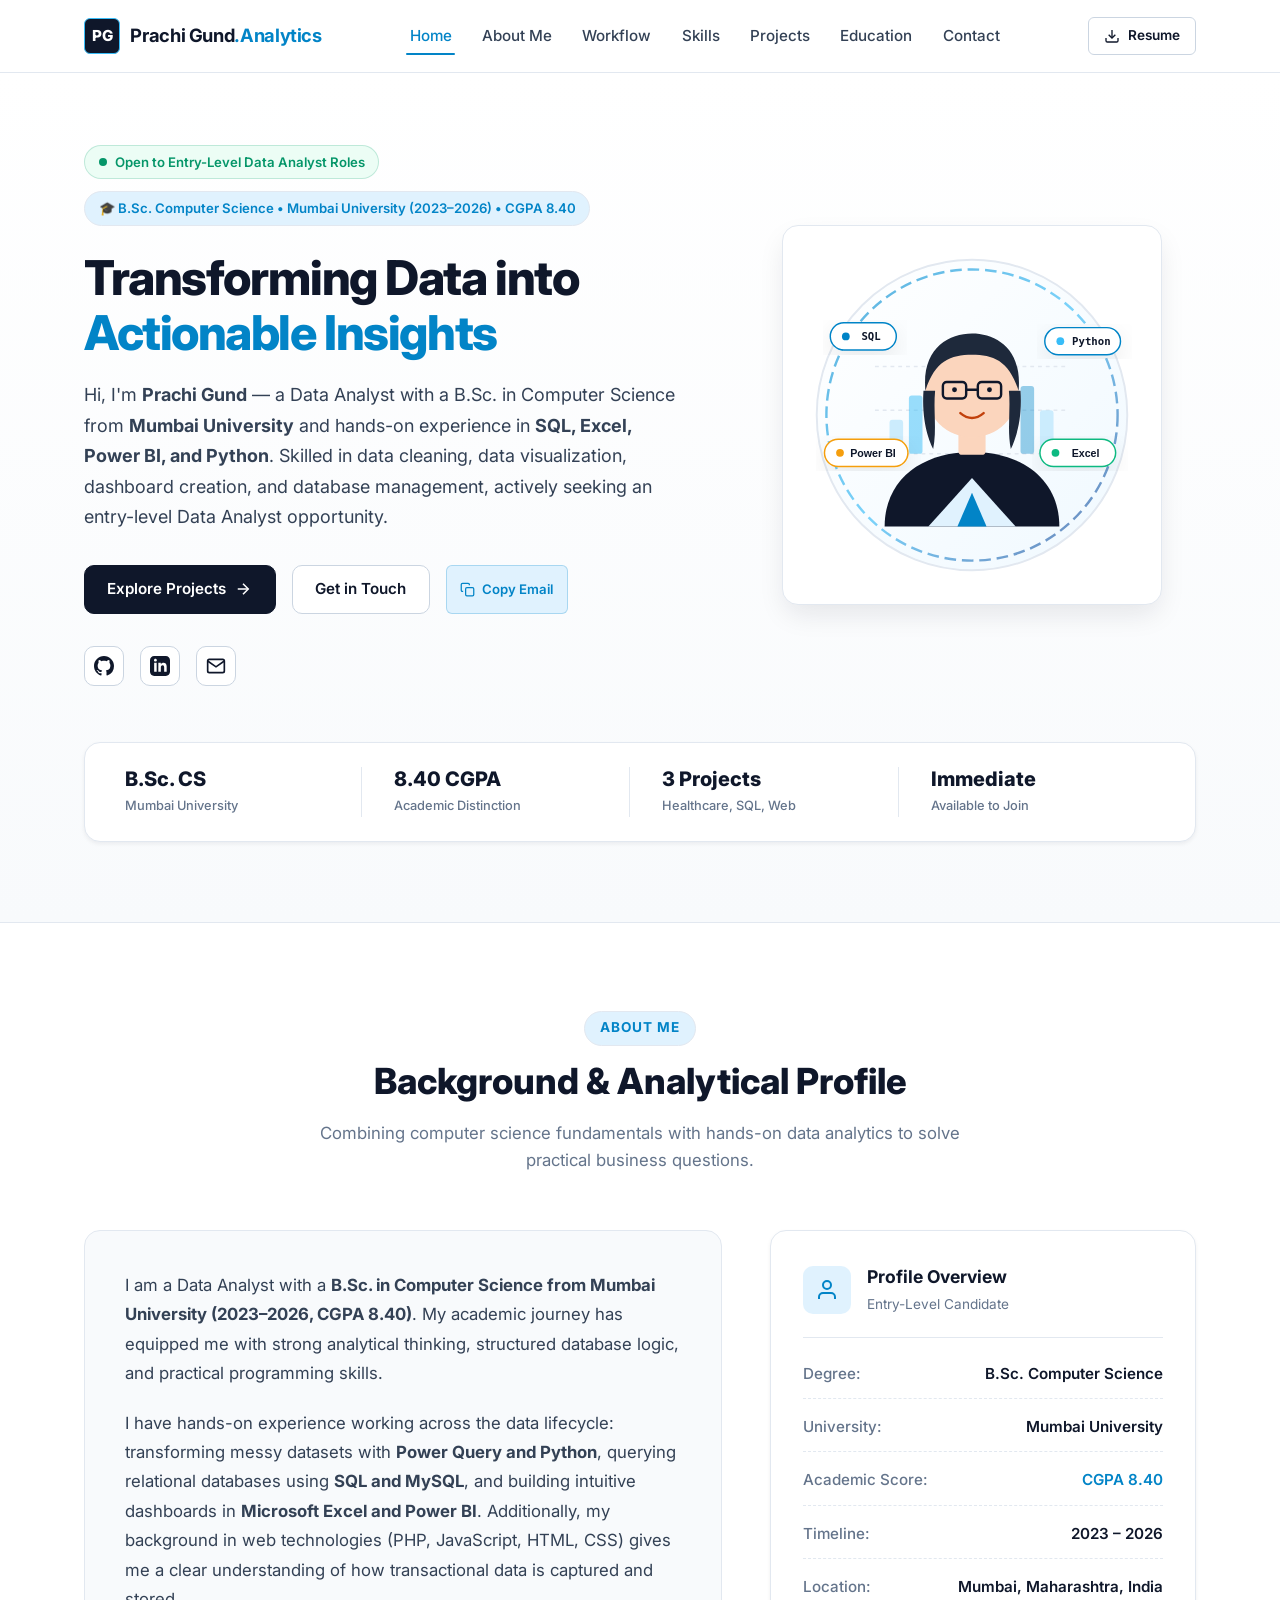
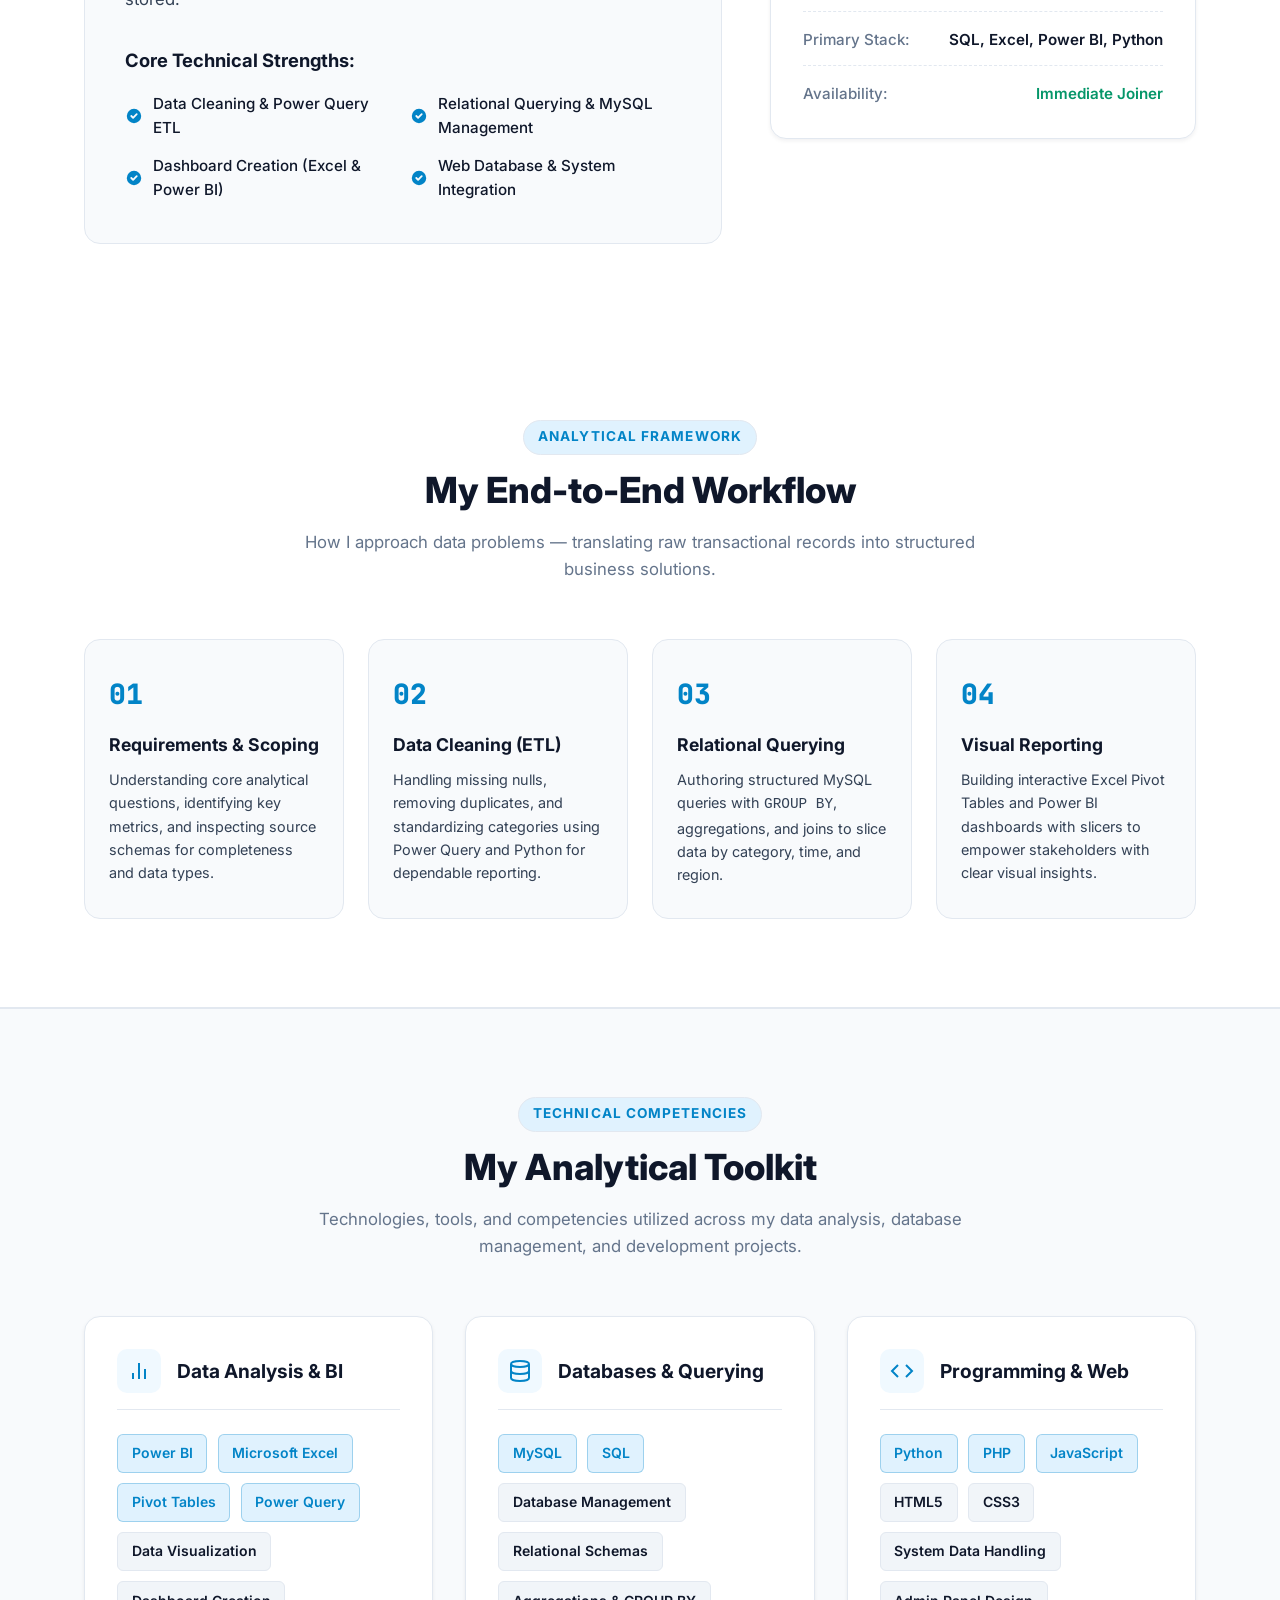
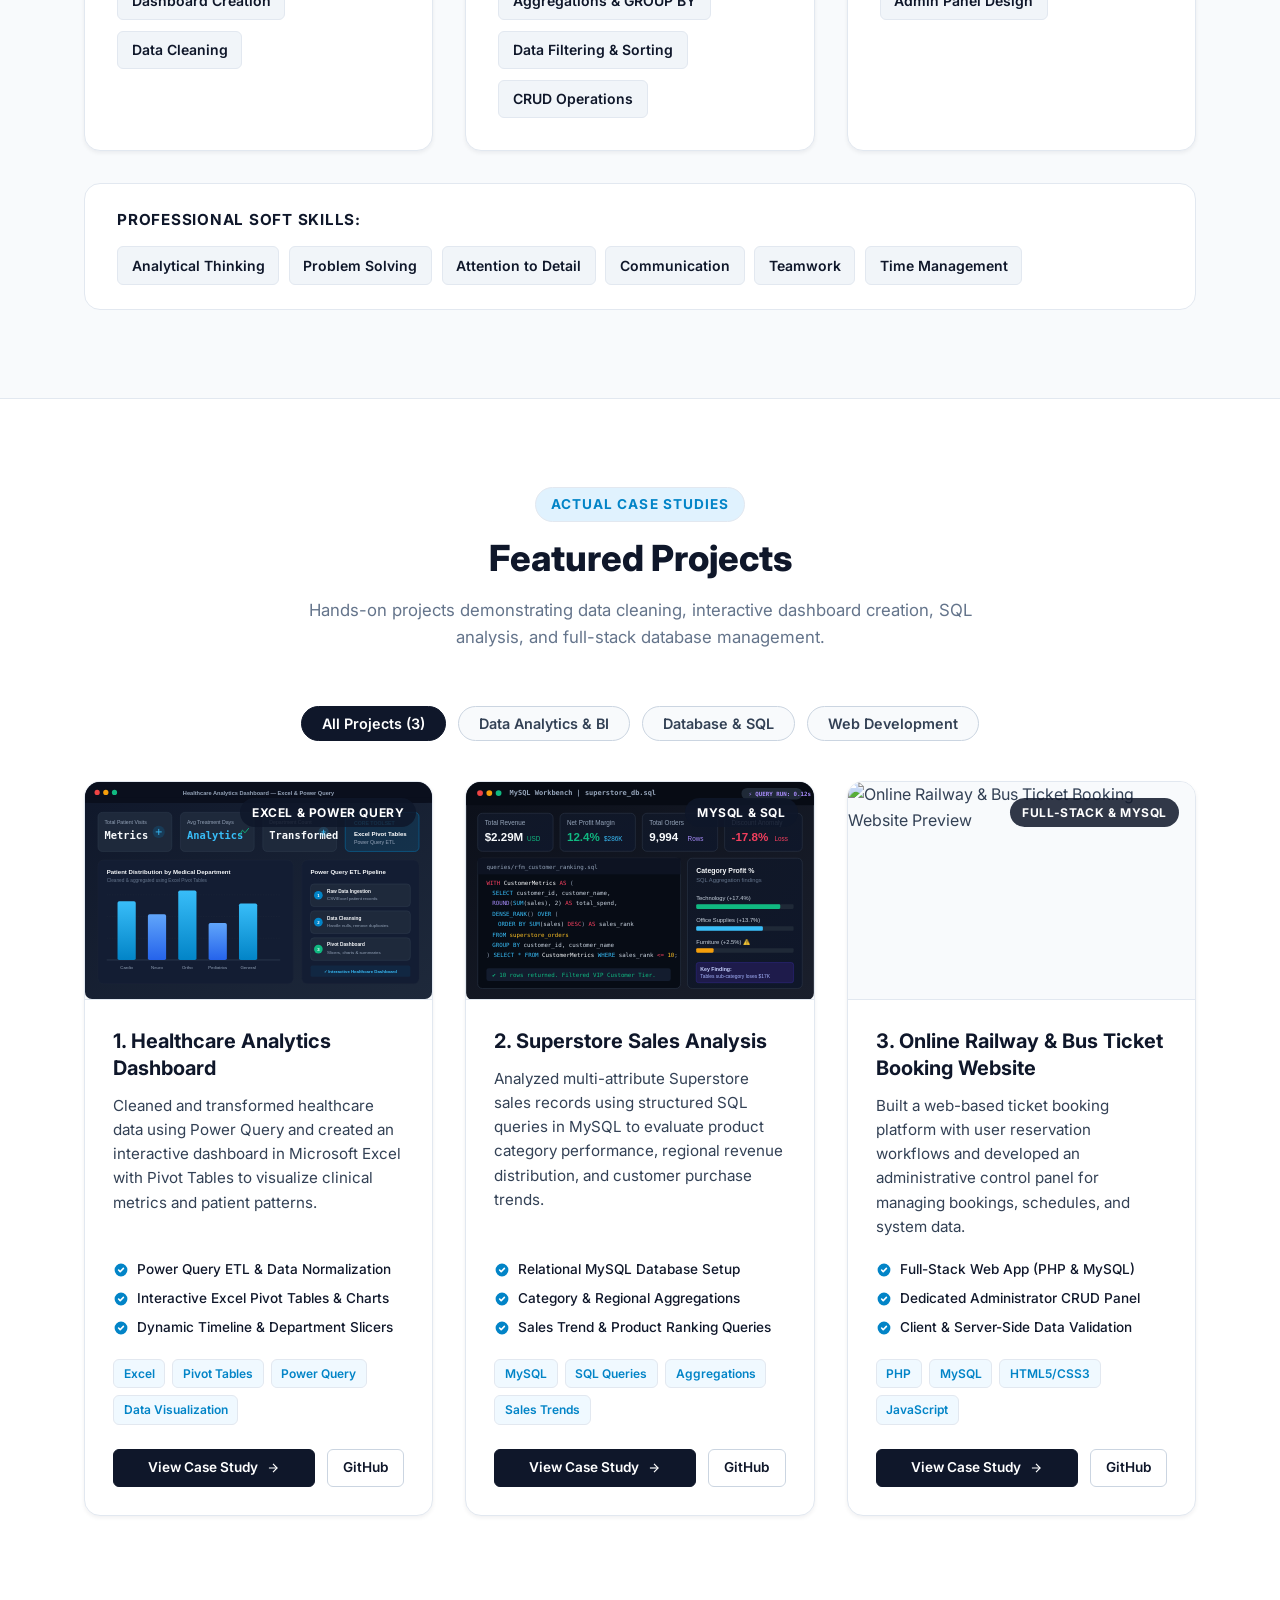
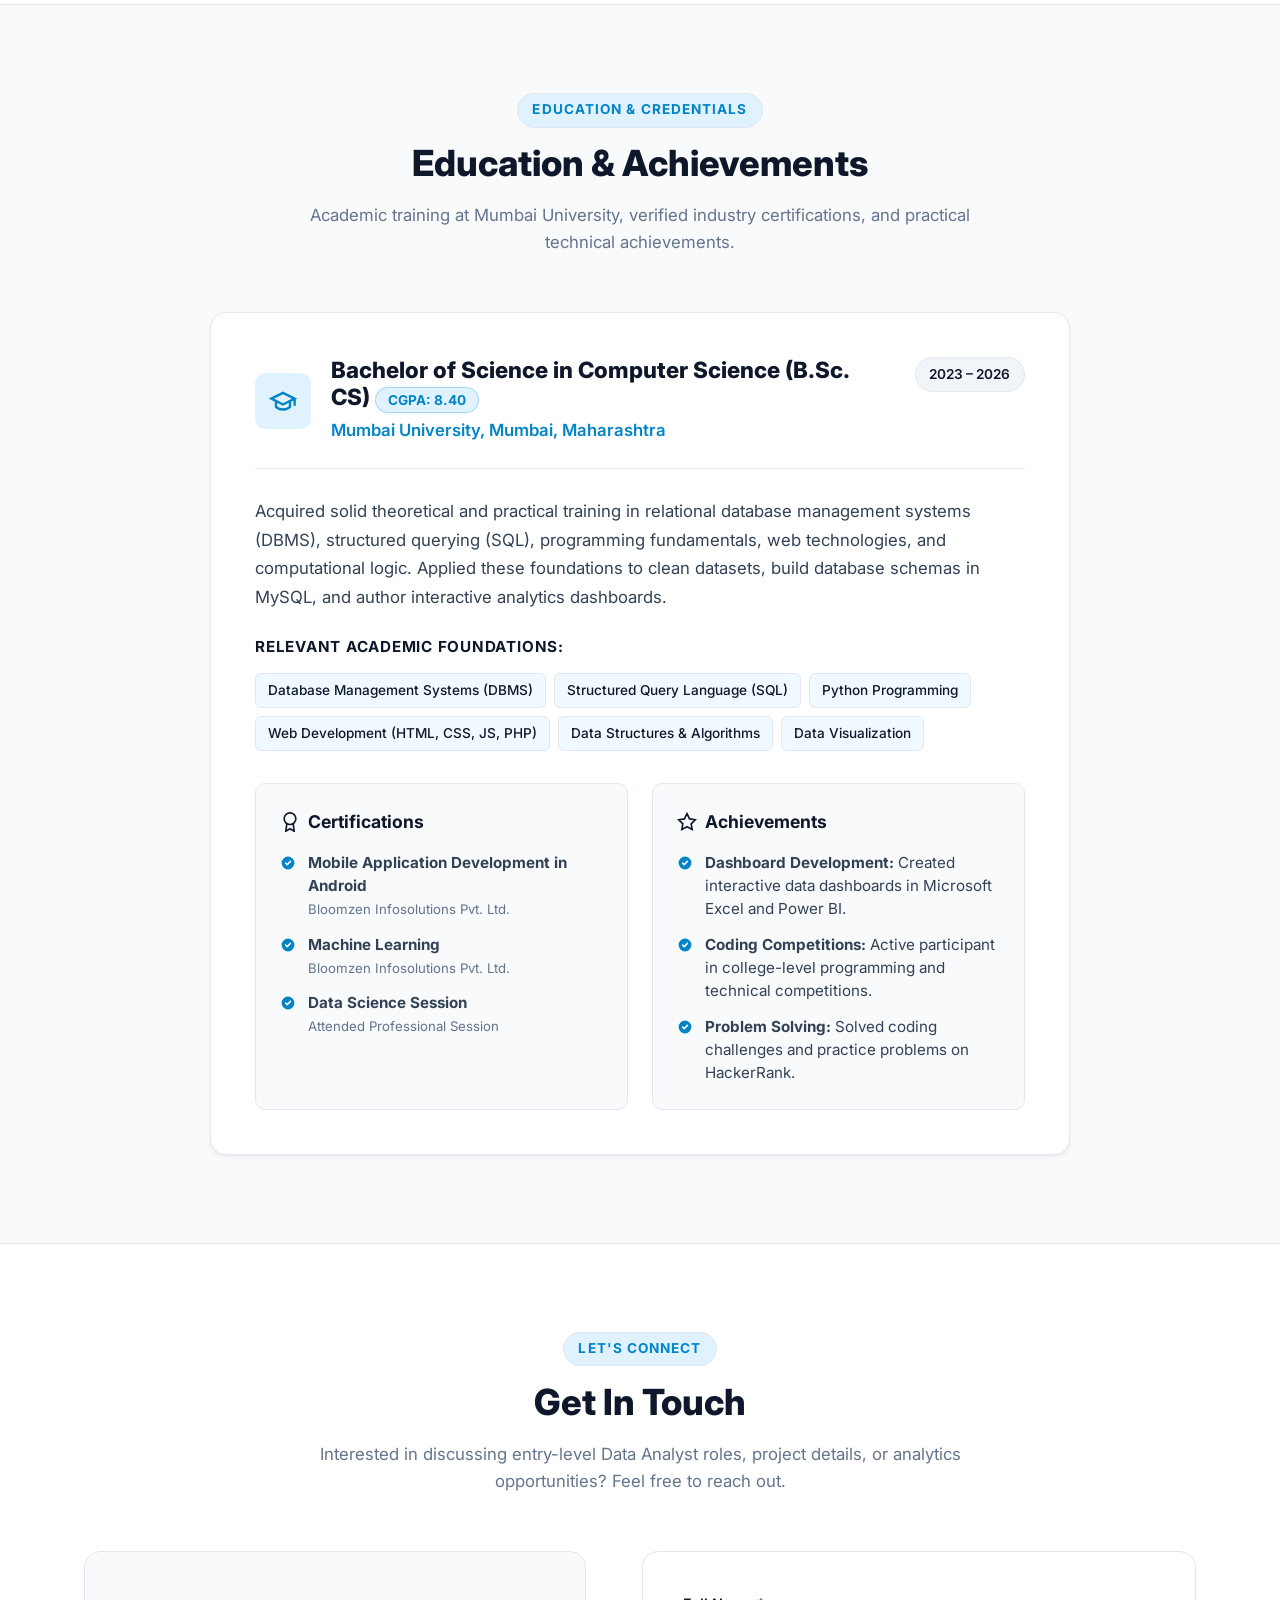
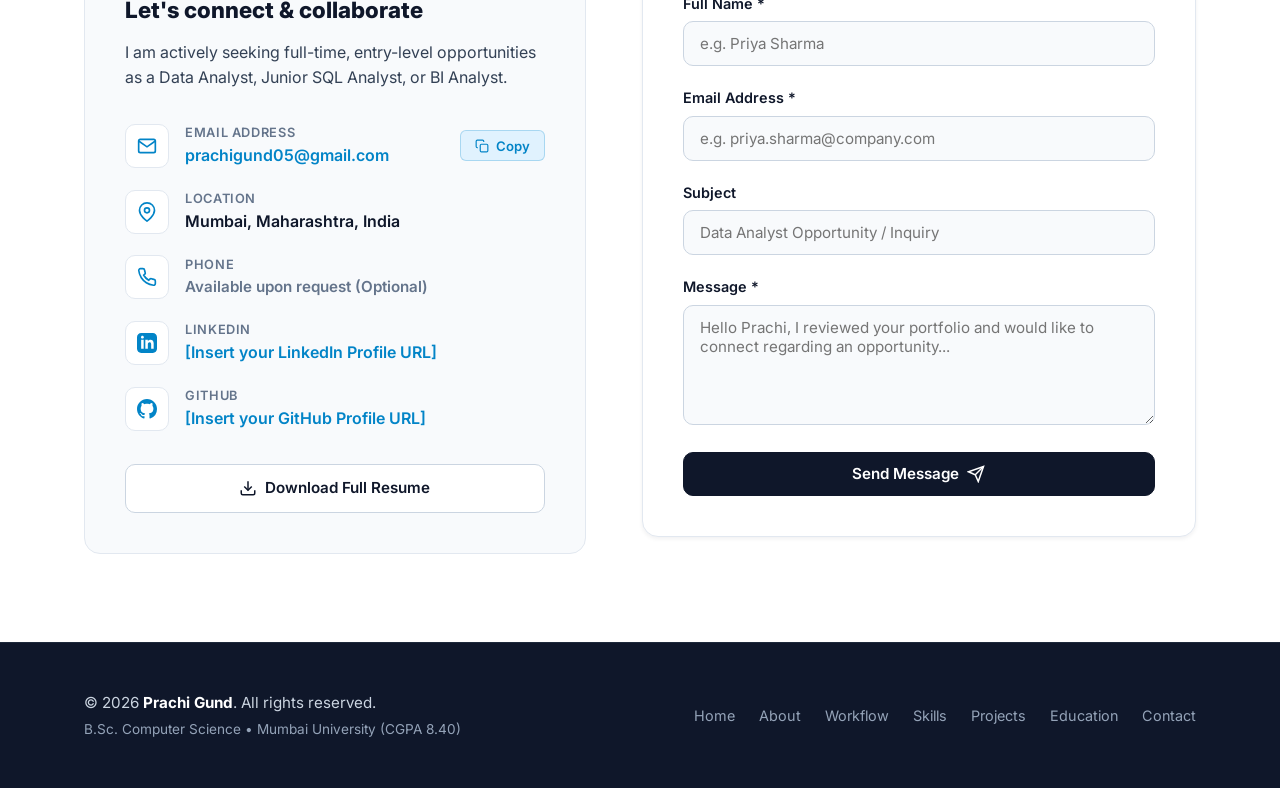
==== index.html @ e411eb84 "Initial commit - Data Analyst Portfolio" ====
<!DOCTYPE html>
<html lang="en">
<head>
  <meta charset="UTF-8">
  <meta name="viewport" content="width=device-width, initial-scale=1.0">
  <meta name="description" content="Portfolio of Prachi Gund - Entry-Level Data Analyst & B.Sc. Computer Science Graduate from Mumbai University (CGPA 8.40). Skilled in SQL, Excel, Power BI, Python, and MySQL.">
  <meta name="keywords" content="Prachi Gund, Data Analyst, Power BI, Excel, SQL, MySQL, Python, Portfolio, Mumbai University, Fresher">
  <meta name="author" content="Prachi Gund">
  <title>Prachi Gund | Data Analyst Portfolio | B.Sc. Computer Science</title>
  
  <!-- Favicon Icon -->
  <link rel="icon" type="image/svg+xml" href="favicon.svg">
  
  <!-- Google Fonts: Inter & JetBrains Mono -->
  <link rel="preconnect" href="https://fonts.googleapis.com">
  <link rel="preconnect" href="https://fonts.gstatic.com" crossorigin>
  <link href="https://fonts.googleapis.com/css2?family=Inter:wght@300;400;500;600;700;800&family=JetBrains+Mono:wght@400;500;600&display=swap" rel="stylesheet">
  
  <!-- Stylesheets -->
  <link rel="stylesheet" href="css/style.css">
  <link rel="stylesheet" href="css/responsive.css">
</head>
<body>

  <!-- ==================== SITE NAVIGATION ==================== -->
  <header class="site-header">
    <div class="container navbar">
      <a href="#hero" class="brand-logo" aria-label="Prachi Gund Portfolio Home">
        <span class="brand-badge">PG</span>
        <span class="brand-name">Prachi Gund<span class="brand-tag">.Analytics</span></span>
      </a>

      <!-- Desktop Navigation Menu -->
      <nav class="nav-menu" id="navMenu">
        <a href="#hero" class="nav-link active">Home</a>
        <a href="#about" class="nav-link">About Me</a>
        <a href="#methodology" class="nav-link">Workflow</a>
        <a href="#skills" class="nav-link">Skills</a>
        <a href="#projects" class="nav-link">Projects</a>
        <a href="#education" class="nav-link">Education</a>
        <a href="#contact" class="nav-link">Contact</a>
      </nav>

      <!-- Nav Actions (Resume & Mobile Hamburger) -->
      <div class="nav-actions">
        <!-- Resume download link -->
        <a href="assets/docs/Resume.pdf" download class="btn btn-secondary btn-sm" title="Download Resume">
          <svg width="16" height="16" viewBox="0 0 24 24" fill="none" stroke="currentColor" stroke-width="2">
            <path d="M21 15v4a2 2 0 0 1-2 2H5a2 2 0 0 1-2-2v-4"></path>
            <polyline points="7 10 12 15 17 10"></polyline>
            <line x1="12" y1="15" x2="12" y2="3"></line>
          </svg>
          <span>Resume</span>
        </a>

        <button class="hamburger-btn" id="hamburgerBtn" aria-label="Toggle Navigation Menu" aria-expanded="false">
          <span class="hamburger-line"></span>
          <span class="hamburger-line"></span>
          <span class="hamburger-line"></span>
        </button>
      </div>
    </div>
  </header>

  <main>

    <!-- ==================== 1. HERO SECTION ==================== -->
    <section class="hero-section" id="hero">
      <div class="container">
        <div class="hero-grid">
          
          <div class="hero-content">
            <!-- Status & University Badges -->
            <div class="hero-badge-group">
              <div class="status-pill">
                <span class="pulse-dot"></span>
                <span>Open to Entry-Level Data Analyst Roles</span>
              </div>
              <div class="edu-pill">
                🎓 B.Sc. Computer Science • Mumbai University (2023–2026) • CGPA 8.40
              </div>
            </div>

            <h1 class="hero-title">
              Transforming Data into <span class="hero-highlight">Actionable Insights</span>
            </h1>

            <p class="hero-description">
              Hi, I'm <strong>Prachi Gund</strong> — a Data Analyst with a B.Sc. in Computer Science from 
              <strong>Mumbai University</strong> and hands-on experience in <strong>SQL, Excel, Power BI, and Python</strong>. 
              Skilled in data cleaning, data visualization, dashboard creation, and database management, actively seeking an entry-level Data Analyst opportunity.
            </p>

            <div class="hero-actions">
              <a href="#projects" class="btn btn-primary">
                <span>Explore Projects</span>
                <svg width="18" height="18" viewBox="0 0 24 24" fill="none" stroke="currentColor" stroke-width="2">
                  <line x1="5" y1="12" x2="19" y2="12"></line>
                  <polyline points="12 5 19 12 12 19"></polyline>
                </svg>
              </a>
              <a href="#contact" class="btn btn-secondary">
                <span>Get in Touch</span>
              </a>
              <button class="copy-email-btn" data-email="prachigund05@gmail.com" title="Copy email address">
                <svg width="15" height="15" viewBox="0 0 24 24" fill="none" stroke="currentColor" stroke-width="2">
                  <rect x="9" y="9" width="13" height="13" rx="2" ry="2"></rect>
                  <path d="M5 15H4a2 2 0 0 1-2-2V4a2 2 0 0 1 2-2h9a2 2 0 0 1 2 2v1"></path>
                </svg>
                <span>Copy Email</span>
              </button>
            </div>

            <!-- Social Quick Links -->
            <div class="hero-socials">
              <!-- Replace with your GitHub URL -->
              <a href="[Insert your GitHub Profile URL]" target="_blank" rel="noopener noreferrer" class="social-link" title="GitHub Profile">
                <svg width="20" height="20" viewBox="0 0 24 24" fill="currentColor">
                  <path d="M12 0C5.37 0 0 5.37 0 12c0 5.31 3.435 9.795 8.205 11.385.6.105.825-.255.825-.57 0-.285-.015-1.23-.015-2.235-3.015.555-3.795-.735-4.035-1.41-.135-.345-.72-1.41-1.23-1.695-.42-.225-1.02-.78-.015-.795.945-.015 1.62.87 1.845 1.23 1.08 1.815 2.805 1.305 3.495.99.105-.78.42-1.305.765-1.605-2.67-.3-5.46-1.335-5.46-5.925 0-1.305.465-2.385 1.23-3.225-.12-.3-.54-1.53.12-3.18 0 0 1.005-.315 3.3 1.23.96-.27 1.98-.405 3-.405s2.04.135 3 .405c2.295-1.56 3.3-1.23 3.3-1.23.66 1.65.24 2.88.12 3.18.765.84 1.23 1.905 1.23 3.225 0 4.605-2.805 5.625-5.475 5.925.435.375.81 1.095.81 2.22 0 1.605-.015 2.895-.015 3.3 0 .315.225.69.825.57A12.02 12.02 0 0 0 24 12c0-6.63-5.37-12-12-12z"/>
                </svg>
              </a>
              <!-- Replace with your LinkedIn URL -->
              <a href="[Insert your LinkedIn Profile URL]" target="_blank" rel="noopener noreferrer" class="social-link" title="LinkedIn Profile">
                <svg width="20" height="20" viewBox="0 0 24 24" fill="currentColor">
                  <path d="M19 0h-14c-2.761 0-5 2.239-5 5v14c0 2.761 2.239 5 5 5h14c2.762 0 5-2.239 5-5v-14c0-2.761-2.238-5-5-5zm-11 19h-3v-11h3v11zm-1.5-12.268c-.966 0-1.75-.79-1.75-1.764s.784-1.764 1.75-1.764 1.75.79 1.75 1.764-.783 1.764-1.75 1.764zm13.5 12.268h-3v-5.604c0-3.368-4-3.113-4 0v5.604h-3v-11h3v1.765c1.396-2.586 7-2.777 7 2.476v6.759z"/>
                </svg>
              </a>
              <!-- Visible Email link -->
              <a href="mailto:prachigund05@gmail.com" class="social-link" title="Send Email">
                <svg width="20" height="20" viewBox="0 0 24 24" fill="none" stroke="currentColor" stroke-width="2">
                  <path d="M4 4h16c1.1 0 2 .9 2 2v12c0 1.1-.9 2-2 2H4c-1.1 0-2-.9-2-2V6c0-1.1.9-2 2-2z"></path>
                  <polyline points="22,6 12,13 2,6"></polyline>
                </svg>
              </a>
            </div>
          </div>

          <!-- Hero Avatar / Profile Graphic Placeholder -->
          <div class="hero-visual">
            <div class="avatar-wrapper">
              <img src="assets/images/analyst-avatar.svg" alt="Prachi Gund - Data Analyst Illustration" class="avatar-img">
            </div>
          </div>

        </div>

        <!-- Factual Quick Highlights Strip -->
        <div class="hero-highlights-strip">
          <div class="highlight-item">
            <span class="highlight-val">B.Sc. CS</span>
            <span class="highlight-label">Mumbai University</span>
          </div>
          <div class="highlight-item">
            <span class="highlight-val">8.40 CGPA</span>
            <span class="highlight-label">Academic Distinction</span>
          </div>
          <div class="highlight-item">
            <span class="highlight-val">3 Projects</span>
            <span class="highlight-label">Healthcare, SQL, Web</span>
          </div>
          <div class="highlight-item">
            <span class="highlight-val">Immediate</span>
            <span class="highlight-label">Available to Join</span>
          </div>
        </div>

      </div>
    </section>

    <!-- ==================== 2. ABOUT ME SECTION ==================== -->
    <section class="about-section" id="about">
      <div class="container">
        <div class="section-header">
          <span class="section-tag">About Me</span>
          <h2 class="section-title">Background &amp; Analytical Profile</h2>
          <p class="section-desc">
            Combining computer science fundamentals with hands-on data analytics to solve practical business questions.
          </p>
        </div>

        <div class="about-grid">
          <!-- Narrative -->
          <div class="about-card">
            <p class="about-paragraph">
              I am a Data Analyst with a <strong>B.Sc. in Computer Science from Mumbai University (2023–2026, CGPA 8.40)</strong>. 
              My academic journey has equipped me with strong analytical thinking, structured database logic, and practical programming skills.
            </p>
            <p class="about-paragraph">
              I have hands-on experience working across the data lifecycle: transforming messy datasets with <strong>Power Query and Python</strong>, 
              querying relational databases using <strong>SQL and MySQL</strong>, and building intuitive dashboards in <strong>Microsoft Excel and Power BI</strong>. 
              Additionally, my background in web technologies (PHP, JavaScript, HTML, CSS) gives me a clear understanding of how transactional data is captured and stored.
            </p>

            <h3 class="about-strengths-title">Core Technical Strengths:</h3>
            <div class="strengths-grid">
              <div class="strength-item">
                <svg class="strength-icon" width="18" height="18" viewBox="0 0 20 20" fill="currentColor">
                  <path fill-rule="evenodd" d="M10 18a8 8 0 100-16 8 8 0 000 16zm3.707-9.293a1 1 0 00-1.414-1.414L9 10.586 7.707 9.293a1 1 0 00-1.414 1.414l2 2a1 1 0 001.414 0l4-4z" clip-rule="evenodd"/>
                </svg>
                <span>Data Cleaning &amp; Power Query ETL</span>
              </div>
              <div class="strength-item">
                <svg class="strength-icon" width="18" height="18" viewBox="0 0 20 20" fill="currentColor">
                  <path fill-rule="evenodd" d="M10 18a8 8 0 100-16 8 8 0 000 16zm3.707-9.293a1 1 0 00-1.414-1.414L9 10.586 7.707 9.293a1 1 0 00-1.414 1.414l2 2a1 1 0 001.414 0l4-4z" clip-rule="evenodd"/>
                </svg>
                <span>Relational Querying &amp; MySQL Management</span>
              </div>
              <div class="strength-item">
                <svg class="strength-icon" width="18" height="18" viewBox="0 0 20 20" fill="currentColor">
                  <path fill-rule="evenodd" d="M10 18a8 8 0 100-16 8 8 0 000 16zm3.707-9.293a1 1 0 00-1.414-1.414L9 10.586 7.707 9.293a1 1 0 00-1.414 1.414l2 2a1 1 0 001.414 0l4-4z" clip-rule="evenodd"/>
                </svg>
                <span>Dashboard Creation (Excel &amp; Power BI)</span>
              </div>
              <div class="strength-item">
                <svg class="strength-icon" width="18" height="18" viewBox="0 0 20 20" fill="currentColor">
                  <path fill-rule="evenodd" d="M10 18a8 8 0 100-16 8 8 0 000 16zm3.707-9.293a1 1 0 00-1.414-1.414L9 10.586 7.707 9.293a1 1 0 00-1.414 1.414l2 2a1 1 0 001.414 0l4-4z" clip-rule="evenodd"/>
                </svg>
                <span>Web Database &amp; System Integration</span>
              </div>
            </div>
          </div>

          <!-- Quick Profile Summary Card -->
          <div class="about-profile-summary">
            <div class="profile-summary-header">
              <div class="profile-icon-badge">
                <svg width="24" height="24" viewBox="0 0 24 24" fill="none" stroke="currentColor" stroke-width="2">
                  <path d="M20 21v-2a4 4 0 0 0-4-4H8a4 4 0 0 0-4 4v2"></path>
                  <circle cx="12" cy="7" r="4"></circle>
                </svg>
              </div>
              <div>
                <h3 class="profile-summary-title">Profile Overview</h3>
                <span class="profile-summary-sub">Entry-Level Candidate</span>
              </div>
            </div>

            <div class="info-details-list">
              <div class="info-item">
                <span class="info-label">Degree:</span>
                <span class="info-value">B.Sc. Computer Science</span>
              </div>
              <div class="info-item">
                <span class="info-label">University:</span>
                <span class="info-value">Mumbai University</span>
              </div>
              <div class="info-item">
                <span class="info-label">Academic Score:</span>
                <span class="info-value" style="color: var(--blue-accent);">CGPA 8.40</span>
              </div>
              <div class="info-item">
                <span class="info-label">Timeline:</span>
                <span class="info-value">2023 – 2026</span>
              </div>
              <div class="info-item">
                <span class="info-label">Location:</span>
                <span class="info-value">Mumbai, Maharashtra, India</span>
              </div>
              <div class="info-item">
                <span class="info-label">Primary Stack:</span>
                <span class="info-value">SQL, Excel, Power BI, Python</span>
              </div>
              <div class="info-item">
                <span class="info-label">Availability:</span>
                <span class="info-value" style="color: var(--emerald-accent);">Immediate Joiner</span>
              </div>
            </div>
          </div>

        </div>
      </div>
    </section>

    <!-- ==================== METHODOLOGY / WORKFLOW SECTION ==================== -->
    <section class="workflow-section" id="methodology">
      <div class="container">
        <div class="section-header">
          <span class="section-tag">Analytical Framework</span>
          <h2 class="section-title">My End-to-End Workflow</h2>
          <p class="section-desc">
            How I approach data problems — translating raw transactional records into structured business solutions.
          </p>
        </div>

        <div class="workflow-grid">
          
          <div class="workflow-card">
            <div class="workflow-step-num">01</div>
            <h3 class="workflow-step-title">Requirements &amp; Scoping</h3>
            <p class="workflow-step-desc">
              Understanding core analytical questions, identifying key metrics, and inspecting source schemas for completeness and data types.
            </p>
          </div>

          <div class="workflow-card">
            <div class="workflow-step-num">02</div>
            <h3 class="workflow-step-title">Data Cleaning (ETL)</h3>
            <p class="workflow-step-desc">
              Handling missing nulls, removing duplicates, and standardizing categories using Power Query and Python for dependable reporting.
            </p>
          </div>

          <div class="workflow-card">
            <div class="workflow-step-num">03</div>
            <h3 class="workflow-step-title">Relational Querying</h3>
            <p class="workflow-step-desc">
              Authoring structured MySQL queries with <code>GROUP BY</code>, aggregations, and joins to slice data by category, time, and region.
            </p>
          </div>

          <div class="workflow-card">
            <div class="workflow-step-num">04</div>
            <h3 class="workflow-step-title">Visual Reporting</h3>
            <p class="workflow-step-desc">
              Building interactive Excel Pivot Tables and Power BI dashboards with slicers to empower stakeholders with clear visual insights.
            </p>
          </div>

        </div>
      </div>
    </section>

    <!-- ==================== 3. TECHNICAL SKILLS SECTION ==================== -->
    <section class="skills-section" id="skills">
      <div class="container">
        <div class="section-header">
          <span class="section-tag">Technical Competencies</span>
          <h2 class="section-title">My Analytical Toolkit</h2>
          <p class="section-desc">
            Technologies, tools, and competencies utilized across my data analysis, database management, and development projects.
          </p>
        </div>

        <div class="skills-grid">
          
          <!-- Category 1: Data Analysis & BI -->
          <div class="skill-category-card">
            <div class="skill-card-header">
              <div class="skill-cat-icon">
                <svg width="24" height="24" viewBox="0 0 24 24" fill="none" stroke="currentColor" stroke-width="2">
                  <line x1="18" y1="20" x2="18" y2="10"></line>
                  <line x1="12" y1="20" x2="12" y2="4"></line>
                  <line x1="6" y1="20" x2="6" y2="14"></line>
                </svg>
              </div>
              <h3 class="skill-cat-title">Data Analysis &amp; BI</h3>
            </div>
            <div class="skill-tags-group">
              <span class="tech-tag featured">Power BI</span>
              <span class="tech-tag featured">Microsoft Excel</span>
              <span class="tech-tag featured">Pivot Tables</span>
              <span class="tech-tag featured">Power Query</span>
              <span class="tech-tag">Data Visualization</span>
              <span class="tech-tag">Dashboard Creation</span>
              <span class="tech-tag">Data Cleaning</span>
            </div>
          </div>

          <!-- Category 2: Databases & Querying -->
          <div class="skill-category-card">
            <div class="skill-card-header">
              <div class="skill-cat-icon">
                <svg width="24" height="24" viewBox="0 0 24 24" fill="none" stroke="currentColor" stroke-width="2">
                  <ellipse cx="12" cy="5" rx="9" ry="3"></ellipse>
                  <path d="M21 12c0 1.66-4 3-9 3s-9-1.34-9-3"></path>
                  <path d="M3 5v14c0 1.66 4 3 9 3s9-1.34 9-3V5"></path>
                </svg>
              </div>
              <h3 class="skill-cat-title">Databases &amp; Querying</h3>
            </div>
            <div class="skill-tags-group">
              <span class="tech-tag featured">MySQL</span>
              <span class="tech-tag featured">SQL</span>
              <span class="tech-tag">Database Management</span>
              <span class="tech-tag">Relational Schemas</span>
              <span class="tech-tag">Aggregations &amp; GROUP BY</span>
              <span class="tech-tag">Data Filtering &amp; Sorting</span>
              <span class="tech-tag">CRUD Operations</span>
            </div>
          </div>

          <!-- Category 3: Programming & Web -->
          <div class="skill-category-card">
            <div class="skill-card-header">
              <div class="skill-cat-icon">
                <svg width="24" height="24" viewBox="0 0 24 24" fill="none" stroke="currentColor" stroke-width="2">
                  <polyline points="16 18 22 12 16 6"></polyline>
                  <polyline points="8 6 2 12 8 18"></polyline>
                </svg>
              </div>
              <h3 class="skill-cat-title">Programming &amp; Web</h3>
            </div>
            <div class="skill-tags-group">
              <span class="tech-tag featured">Python</span>
              <span class="tech-tag featured">PHP</span>
              <span class="tech-tag featured">JavaScript</span>
              <span class="tech-tag">HTML5</span>
              <span class="tech-tag">CSS3</span>
              <span class="tech-tag">System Data Handling</span>
              <span class="tech-tag">Admin Panel Design</span>
            </div>
          </div>

        </div>

        <!-- Soft Skills Strip -->
        <div style="margin-top: 2rem; background-color: #ffffff; border: 1px solid var(--border-light); border-radius: var(--radius-lg); padding: 1.5rem 2rem;">
          <h4 style="font-size: 0.95rem; font-weight: 700; text-transform: uppercase; letter-spacing: 0.05em; color: var(--navy-dark); margin-bottom: 0.85rem;">
            Professional Soft Skills:
          </h4>
          <div style="display: flex; flex-wrap: wrap; gap: 0.6rem;">
            <span class="tech-tag">Analytical Thinking</span>
            <span class="tech-tag">Problem Solving</span>
            <span class="tech-tag">Attention to Detail</span>
            <span class="tech-tag">Communication</span>
            <span class="tech-tag">Teamwork</span>
            <span class="tech-tag">Time Management</span>
          </div>
        </div>

      </div>
    </section>

    <!-- ==================== 4. FEATURED PROJECTS SECTION ==================== -->
    <section class="projects-section" id="projects">
      <div class="container">
        <div class="section-header">
          <span class="section-tag">Actual Case Studies</span>
          <h2 class="section-title">Featured Projects</h2>
          <p class="section-desc">
            Hands-on projects demonstrating data cleaning, interactive dashboard creation, SQL analysis, and full-stack database management.
          </p>
        </div>

        <!-- Filter Bar -->
        <div class="projects-filter-bar">
          <button class="filter-btn active" data-filter="all">All Projects (3)</button>
          <button class="filter-btn" data-filter="bi">Data Analytics &amp; BI</button>
          <button class="filter-btn" data-filter="sql">Database &amp; SQL</button>
          <button class="filter-btn" data-filter="web">Web Development</button>
        </div>

        <div class="projects-grid">
          
          <!-- PROJECT 1: Healthcare Analytics Dashboard (FIRST FEATURED PROJECT) -->
          <article class="project-card" data-category="bi">
            <div class="project-thumbnail-wrap">
              <img src="assets/images/healthcare-dashboard.svg" alt="Healthcare Analytics Dashboard Preview" class="project-thumbnail">
              <span class="project-tag-pill">Excel &amp; Power Query</span>
            </div>
            <div class="project-body">
              <h3 class="project-title">1. Healthcare Analytics Dashboard</h3>
              <p class="project-desc">
                Cleaned and transformed healthcare data using Power Query and created an interactive dashboard in Microsoft Excel with Pivot Tables to visualize clinical metrics and patient patterns.
              </p>
              
              <!-- Key Demonstrated Capabilities -->
              <ul class="project-feature-list">
                <li class="project-feature-item">
                  <svg class="feature-check-icon" width="16" height="16" viewBox="0 0 20 20" fill="currentColor">
                    <path fill-rule="evenodd" d="M10 18a8 8 0 100-16 8 8 0 000 16zm3.707-9.293a1 1 0 00-1.414-1.414L9 10.586 7.707 9.293a1 1 0 00-1.414 1.414l2 2a1 1 0 001.414 0l4-4z" clip-rule="evenodd"/>
                  </svg>
                  <span>Power Query ETL &amp; Data Normalization</span>
                </li>
                <li class="project-feature-item">
                  <svg class="feature-check-icon" width="16" height="16" viewBox="0 0 20 20" fill="currentColor">
                    <path fill-rule="evenodd" d="M10 18a8 8 0 100-16 8 8 0 000 16zm3.707-9.293a1 1 0 00-1.414-1.414L9 10.586 7.707 9.293a1 1 0 00-1.414 1.414l2 2a1 1 0 001.414 0l4-4z" clip-rule="evenodd"/>
                  </svg>
                  <span>Interactive Excel Pivot Tables &amp; Charts</span>
                </li>
                <li class="project-feature-item">
                  <svg class="feature-check-icon" width="16" height="16" viewBox="0 0 20 20" fill="currentColor">
                    <path fill-rule="evenodd" d="M10 18a8 8 0 100-16 8 8 0 000 16zm3.707-9.293a1 1 0 00-1.414-1.414L9 10.586 7.707 9.293a1 1 0 00-1.414 1.414l2 2a1 1 0 001.414 0l4-4z" clip-rule="evenodd"/>
                  </svg>
                  <span>Dynamic Timeline &amp; Department Slicers</span>
                </li>
              </ul>

              <div class="project-tech-stack">
                <span class="tech-badge-mini">Excel</span>
                <span class="tech-badge-mini">Pivot Tables</span>
                <span class="tech-badge-mini">Power Query</span>
                <span class="tech-badge-mini">Data Visualization</span>
              </div>
              <div class="project-actions">
                <a href="project-details/healthcare-analytics/index.html" class="btn btn-primary btn-sm">
                  <span>View Case Study</span>
                  <svg width="14" height="14" viewBox="0 0 24 24" fill="none" stroke="currentColor" stroke-width="2">
                    <line x1="5" y1="12" x2="19" y2="12"></line>
                    <polyline points="12 5 19 12 12 19"></polyline>
                  </svg>
                </a>
                <a href="[Insert your GitHub project URL]" target="_blank" rel="noopener noreferrer" class="btn btn-secondary btn-sm" title="View Code on GitHub">
                  GitHub
                </a>
              </div>
            </div>
          </article>

          <!-- PROJECT 2: Superstore Sales Analysis -->
          <article class="project-card" data-category="sql">
            <div class="project-thumbnail-wrap">
              <img src="assets/images/superstore-sql.svg" alt="Superstore Sales Analysis Preview" class="project-thumbnail">
              <span class="project-tag-pill">MySQL &amp; SQL</span>
            </div>
            <div class="project-body">
              <h3 class="project-title">2. Superstore Sales Analysis</h3>
              <p class="project-desc">
                Analyzed multi-attribute Superstore sales records using structured SQL queries in MySQL to evaluate product category performance, regional revenue distribution, and customer purchase trends.
              </p>
              
              <!-- Key Demonstrated Capabilities -->
              <ul class="project-feature-list">
                <li class="project-feature-item">
                  <svg class="feature-check-icon" width="16" height="16" viewBox="0 0 20 20" fill="currentColor">
                    <path fill-rule="evenodd" d="M10 18a8 8 0 100-16 8 8 0 000 16zm3.707-9.293a1 1 0 00-1.414-1.414L9 10.586 7.707 9.293a1 1 0 00-1.414 1.414l2 2a1 1 0 001.414 0l4-4z" clip-rule="evenodd"/>
                  </svg>
                  <span>Relational MySQL Database Setup</span>
                </li>
                <li class="project-feature-item">
                  <svg class="feature-check-icon" width="16" height="16" viewBox="0 0 20 20" fill="currentColor">
                    <path fill-rule="evenodd" d="M10 18a8 8 0 100-16 8 8 0 000 16zm3.707-9.293a1 1 0 00-1.414-1.414L9 10.586 7.707 9.293a1 1 0 00-1.414 1.414l2 2a1 1 0 001.414 0l4-4z" clip-rule="evenodd"/>
                  </svg>
                  <span>Category &amp; Regional Aggregations</span>
                </li>
                <li class="project-feature-item">
                  <svg class="feature-check-icon" width="16" height="16" viewBox="0 0 20 20" fill="currentColor">
                    <path fill-rule="evenodd" d="M10 18a8 8 0 100-16 8 8 0 000 16zm3.707-9.293a1 1 0 00-1.414-1.414L9 10.586 7.707 9.293a1 1 0 00-1.414 1.414l2 2a1 1 0 001.414 0l4-4z" clip-rule="evenodd"/>
                  </svg>
                  <span>Sales Trend &amp; Product Ranking Queries</span>
                </li>
              </ul>

              <div class="project-tech-stack">
                <span class="tech-badge-mini">MySQL</span>
                <span class="tech-badge-mini">SQL Queries</span>
                <span class="tech-badge-mini">Aggregations</span>
                <span class="tech-badge-mini">Sales Trends</span>
              </div>
              <div class="project-actions">
                <a href="project-details/superstore-sales-analysis/index.html" class="btn btn-primary btn-sm">
                  <span>View Case Study</span>
                  <svg width="14" height="14" viewBox="0 0 24 24" fill="none" stroke="currentColor" stroke-width="2">
                    <line x1="5" y1="12" x2="19" y2="12"></line>
                    <polyline points="12 5 19 12 12 19"></polyline>
                  </svg>
                </a>
                <a href="[Insert your GitHub project URL]" target="_blank" rel="noopener noreferrer" class="btn btn-secondary btn-sm" title="View Code on GitHub">
                  GitHub
                </a>
              </div>
            </div>
          </article>

          <!-- PROJECT 3: Online Railway & Bus Ticket Booking Website -->
          <article class="project-card" data-category="web sql">
            <div class="project-thumbnail-wrap">
              <img src="assets/images/ticket-booking.svg" alt="Online Railway & Bus Ticket Booking Website Preview" class="project-thumbnail">
              <span class="project-tag-pill">Full-Stack &amp; MySQL</span>
            </div>
            <div class="project-body">
              <h3 class="project-title">3. Online Railway &amp; Bus Ticket Booking Website</h3>
              <p class="project-desc">
                Built a web-based ticket booking platform with user reservation workflows and developed an administrative control panel for managing bookings, schedules, and system data.
              </p>
              
              <!-- Key Demonstrated Capabilities -->
              <ul class="project-feature-list">
                <li class="project-feature-item">
                  <svg class="feature-check-icon" width="16" height="16" viewBox="0 0 20 20" fill="currentColor">
                    <path fill-rule="evenodd" d="M10 18a8 8 0 100-16 8 8 0 000 16zm3.707-9.293a1 1 0 00-1.414-1.414L9 10.586 7.707 9.293a1 1 0 00-1.414 1.414l2 2a1 1 0 001.414 0l4-4z" clip-rule="evenodd"/>
                  </svg>
                  <span>Full-Stack Web App (PHP &amp; MySQL)</span>
                </li>
                <li class="project-feature-item">
                  <svg class="feature-check-icon" width="16" height="16" viewBox="0 0 20 20" fill="currentColor">
                    <path fill-rule="evenodd" d="M10 18a8 8 0 100-16 8 8 0 000 16zm3.707-9.293a1 1 0 00-1.414-1.414L9 10.586 7.707 9.293a1 1 0 00-1.414 1.414l2 2a1 1 0 001.414 0l4-4z" clip-rule="evenodd"/>
                  </svg>
                  <span>Dedicated Administrator CRUD Panel</span>
                </li>
                <li class="project-feature-item">
                  <svg class="feature-check-icon" width="16" height="16" viewBox="0 0 20 20" fill="currentColor">
                    <path fill-rule="evenodd" d="M10 18a8 8 0 100-16 8 8 0 000 16zm3.707-9.293a1 1 0 00-1.414-1.414L9 10.586 7.707 9.293a1 1 0 00-1.414 1.414l2 2a1 1 0 001.414 0l4-4z" clip-rule="evenodd"/>
                  </svg>
                  <span>Client &amp; Server-Side Data Validation</span>
                </li>
              </ul>

              <div class="project-tech-stack">
                <span class="tech-badge-mini">PHP</span>
                <span class="tech-badge-mini">MySQL</span>
                <span class="tech-badge-mini">HTML5/CSS3</span>
                <span class="tech-badge-mini">JavaScript</span>
              </div>
              <div class="project-actions">
                <a href="project-details/railway-bus-booking/index.html" class="btn btn-primary btn-sm">
                  <span>View Case Study</span>
                  <svg width="14" height="14" viewBox="0 0 24 24" fill="none" stroke="currentColor" stroke-width="2">
                    <line x1="5" y1="12" x2="19" y2="12"></line>
                    <polyline points="12 5 19 12 12 19"></polyline>
                  </svg>
                </a>
                <a href="[Insert your GitHub project URL]" target="_blank" rel="noopener noreferrer" class="btn btn-secondary btn-sm" title="View Code on GitHub">
                  GitHub
                </a>
              </div>
            </div>
          </article>

        </div>
      </div>
    </section>

    <!-- ==================== 5. EDUCATION, CERTIFICATIONS & ACHIEVEMENTS ==================== -->
    <section class="education-section" id="education">
      <div class="container">
        <div class="section-header">
          <span class="section-tag">Education &amp; Credentials</span>
          <h2 class="section-title">Education &amp; Achievements</h2>
          <p class="section-desc">
            Academic training at Mumbai University, verified industry certifications, and practical technical achievements.
          </p>
        </div>

        <div class="education-card">
          <!-- Degree Header -->
          <div class="education-header">
            <div class="education-title-group">
              <div class="education-icon-wrap">
                <svg width="28" height="28" viewBox="0 0 24 24" fill="none" stroke="currentColor" stroke-width="2">
                  <path d="M22 10v6M2 10l10-5 10 5-10 5z"></path>
                  <path d="M6 12v5c3 3 9 3 12 0v-5"></path>
                </svg>
              </div>
              <div>
                <h3 class="education-degree">
                  Bachelor of Science in Computer Science (B.Sc. CS)
                  <span class="cgpa-pill">CGPA: 8.40</span>
                </h3>
                <div class="education-university">Mumbai University, Mumbai, Maharashtra</div>
              </div>
            </div>
            <span class="education-period-badge">2023 – 2026</span>
          </div>

          <p class="education-content-desc">
            Acquired solid theoretical and practical training in relational database management systems (DBMS), structured querying (SQL), programming fundamentals, web technologies, and computational logic. Applied these foundations to clean datasets, build database schemas in MySQL, and author interactive analytics dashboards.
          </p>

          <div class="coursework-box">
            <h4 class="coursework-title">Relevant Academic Foundations:</h4>
            <div class="coursework-tags">
              <span class="course-tag">Database Management Systems (DBMS)</span>
              <span class="course-tag">Structured Query Language (SQL)</span>
              <span class="course-tag">Python Programming</span>
              <span class="course-tag">Web Development (HTML, CSS, JS, PHP)</span>
              <span class="course-tag">Data Structures &amp; Algorithms</span>
              <span class="course-tag">Data Visualization</span>
            </div>
          </div>

          <!-- Subgrid: Certifications & Achievements -->
          <div class="edu-subgrid">
            
            <!-- Certifications Card -->
            <div class="edu-subcard">
              <h4 class="edu-subtitle">
                <svg width="20" height="20" viewBox="0 0 24 24" fill="none" stroke="currentColor" stroke-width="2">
                  <circle cx="12" cy="8" r="7"></circle>
                  <polyline points="8.21 13.89 7 23 12 20 17 23 15.79 13.88"></polyline>
                </svg>
                Certifications
              </h4>
              <ul class="cert-list">
                <li class="cert-item">
                  <svg class="cert-icon" width="16" height="16" viewBox="0 0 20 20" fill="currentColor">
                    <path fill-rule="evenodd" d="M10 18a8 8 0 100-16 8 8 0 000 16zm3.707-9.293a1 1 0 00-1.414-1.414L9 10.586 7.707 9.293a1 1 0 00-1.414 1.414l2 2a1 1 0 001.414 0l4-4z" clip-rule="evenodd"/>
                  </svg>
                  <div>
                    <strong>Mobile Application Development in Android</strong>
                    <span class="cert-issuer">Bloomzen Infosolutions Pvt. Ltd.</span>
                  </div>
                </li>
                <li class="cert-item">
                  <svg class="cert-icon" width="16" height="16" viewBox="0 0 20 20" fill="currentColor">
                    <path fill-rule="evenodd" d="M10 18a8 8 0 100-16 8 8 0 000 16zm3.707-9.293a1 1 0 00-1.414-1.414L9 10.586 7.707 9.293a1 1 0 00-1.414 1.414l2 2a1 1 0 001.414 0l4-4z" clip-rule="evenodd"/>
                  </svg>
                  <div>
                    <strong>Machine Learning</strong>
                    <span class="cert-issuer">Bloomzen Infosolutions Pvt. Ltd.</span>
                  </div>
                </li>
                <li class="cert-item">
                  <svg class="cert-icon" width="16" height="16" viewBox="0 0 20 20" fill="currentColor">
                    <path fill-rule="evenodd" d="M10 18a8 8 0 100-16 8 8 0 000 16zm3.707-9.293a1 1 0 00-1.414-1.414L9 10.586 7.707 9.293a1 1 0 00-1.414 1.414l2 2a1 1 0 001.414 0l4-4z" clip-rule="evenodd"/>
                  </svg>
                  <div>
                    <strong>Data Science Session</strong>
                    <span class="cert-issuer">Attended Professional Session</span>
                  </div>
                </li>
              </ul>
            </div>

            <!-- Achievements Card -->
            <div class="edu-subcard">
              <h4 class="edu-subtitle">
                <svg width="20" height="20" viewBox="0 0 24 24" fill="none" stroke="currentColor" stroke-width="2">
                  <polygon points="12 2 15.09 8.26 22 9.27 17 14.14 18.18 21.02 12 17.77 5.82 21.02 7 14.14 2 9.27 8.91 8.26 12 2"></polygon>
                </svg>
                Achievements
              </h4>
              <ul class="achievement-list">
                <li class="achievement-item">
                  <svg class="achievement-icon" width="16" height="16" viewBox="0 0 20 20" fill="currentColor">
                    <path fill-rule="evenodd" d="M10 18a8 8 0 100-16 8 8 0 000 16zm3.707-9.293a1 1 0 00-1.414-1.414L9 10.586 7.707 9.293a1 1 0 00-1.414 1.414l2 2a1 1 0 001.414 0l4-4z" clip-rule="evenodd"/>
                  </svg>
                  <div>
                    <strong>Dashboard Development:</strong> Created interactive data dashboards in Microsoft Excel and Power BI.
                  </div>
                </li>
                <li class="achievement-item">
                  <svg class="achievement-icon" width="16" height="16" viewBox="0 0 20 20" fill="currentColor">
                    <path fill-rule="evenodd" d="M10 18a8 8 0 100-16 8 8 0 000 16zm3.707-9.293a1 1 0 00-1.414-1.414L9 10.586 7.707 9.293a1 1 0 00-1.414 1.414l2 2a1 1 0 001.414 0l4-4z" clip-rule="evenodd"/>
                  </svg>
                  <div>
                    <strong>Coding Competitions:</strong> Active participant in college-level programming and technical competitions.
                  </div>
                </li>
                <li class="achievement-item">
                  <svg class="achievement-icon" width="16" height="16" viewBox="0 0 20 20" fill="currentColor">
                    <path fill-rule="evenodd" d="M10 18a8 8 0 100-16 8 8 0 000 16zm3.707-9.293a1 1 0 00-1.414-1.414L9 10.586 7.707 9.293a1 1 0 00-1.414 1.414l2 2a1 1 0 001.414 0l4-4z" clip-rule="evenodd"/>
                  </svg>
                  <div>
                    <strong>Problem Solving:</strong> Solved coding challenges and practice problems on HackerRank.
                  </div>
                </li>
              </ul>
            </div>

          </div>
        </div>

      </div>
    </section>

    <!-- ==================== 6. CONTACT SECTION ==================== -->
    <section class="contact-section" id="contact">
      <div class="container">
        <div class="section-header">
          <span class="section-tag">Let's Connect</span>
          <h2 class="section-title">Get In Touch</h2>
          <p class="section-desc">
            Interested in discussing entry-level Data Analyst roles, project details, or analytics opportunities? Feel free to reach out.
          </p>
        </div>

        <div class="contact-grid">
          
          <!-- Contact Channels Card -->
          <div class="contact-info-card">
            <h3 class="contact-info-title">Let's connect &amp; collaborate</h3>
            <p class="contact-info-desc">
              I am actively seeking full-time, entry-level opportunities as a Data Analyst, Junior SQL Analyst, or BI Analyst.
            </p>

            <div class="contact-channels">
              
              <!-- Email -->
              <div class="contact-item">
                <div class="contact-item-icon">
                  <svg width="20" height="20" viewBox="0 0 24 24" fill="none" stroke="currentColor" stroke-width="2">
                    <path d="M4 4h16c1.1 0 2 .9 2 2v12c0 1.1-.9 2-2 2H4c-1.1 0-2-.9-2-2V6c0-1.1.9-2 2-2z"></path>
                    <polyline points="22,6 12,13 2,6"></polyline>
                  </svg>
                </div>
                <div style="flex-grow: 1;">
                  <div class="contact-item-label">Email Address</div>
                  <div class="contact-item-val">
                    <a href="mailto:prachigund05@gmail.com">prachigund05@gmail.com</a>
                  </div>
                </div>
                <button class="copy-email-btn" data-email="prachigund05@gmail.com" title="Copy email address" aria-label="Copy email">
                  <svg width="14" height="14" viewBox="0 0 24 24" fill="none" stroke="currentColor" stroke-width="2">
                    <rect x="9" y="9" width="13" height="13" rx="2" ry="2"></rect>
                    <path d="M5 15H4a2 2 0 0 1-2-2V4a2 2 0 0 1 2-2h9a2 2 0 0 1 2 2v1"></path>
                  </svg>
                  <span>Copy</span>
                </button>
              </div>

              <!-- Location -->
              <div class="contact-item">
                <div class="contact-item-icon">
                  <svg width="20" height="20" viewBox="0 0 24 24" fill="none" stroke="currentColor" stroke-width="2">
                    <path d="M21 10c0 7-9 13-9 13s-9-6-9-13a9 9 0 0 1 18 0z"></path>
                    <circle cx="12" cy="10" r="3"></circle>
                  </svg>
                </div>
                <div>
                  <div class="contact-item-label">Location</div>
                  <div class="contact-item-val">Mumbai, Maharashtra, India</div>
                </div>
              </div>

              <!-- Phone (Optional for public security) -->
              <div class="contact-item">
                <div class="contact-item-icon">
                  <svg width="20" height="20" viewBox="0 0 24 24" fill="none" stroke="currentColor" stroke-width="2">
                    <path d="M22 16.92v3a2 2 0 0 1-2.18 2 19.79 19.79 0 0 1-8.63-3.07 19.5 19.5 0 0 1-6-6 19.79 19.79 0 0 1-3.07-8.67A2 2 0 0 1 4.11 2h3a2 2 0 0 1 2 1.72 12.84 12.84 0 0 0 .7 2.81 2 2 0 0 1-.45 2.11L8.09 9.91a16 16 0 0 0 6 6l1.27-1.27a2 2 0 0 1 2.11-.45 12.84 12.84 0 0 0 2.81.7A2 2 0 0 1 22 16.92z"></path>
                  </svg>
                </div>
                <div>
                  <div class="contact-item-label">Phone</div>
                  <div class="contact-item-val" style="color: var(--text-muted); font-size: 0.95rem;">
                    Available upon request (Optional)
                  </div>
                </div>
              </div>

              <!-- LinkedIn (Placeholder until provided) -->
              <div class="contact-item">
                <div class="contact-item-icon">
                  <svg width="20" height="20" viewBox="0 0 24 24" fill="currentColor">
                    <path d="M19 0h-14c-2.761 0-5 2.239-5 5v14c0 2.761 2.239 5 5 5h14c2.762 0 5-2.239 5-5v-14c0-2.761-2.238-5-5-5zm-11 19h-3v-11h3v11zm-1.5-12.268c-.966 0-1.75-.79-1.75-1.764s.784-1.764 1.75-1.764 1.75.79 1.75 1.764-.783 1.764-1.75 1.764zm13.5 12.268h-3v-5.604c0-3.368-4-3.113-4 0v5.604h-3v-11h3v1.765c1.396-2.586 7-2.777 7 2.476v6.759z"/>
                  </svg>
                </div>
                <div>
                  <div class="contact-item-label">LinkedIn</div>
                  <div class="contact-item-val">
                    <!-- Replace with your actual LinkedIn profile link -->
                    <a href="[Insert your LinkedIn Profile URL]" target="_blank" rel="noopener noreferrer">
                      [Insert your LinkedIn Profile URL]
                    </a>
                  </div>
                </div>
              </div>

              <!-- GitHub (Placeholder until provided) -->
              <div class="contact-item">
                <div class="contact-item-icon">
                  <svg width="20" height="20" viewBox="0 0 24 24" fill="currentColor">
                    <path d="M12 0C5.37 0 0 5.37 0 12c0 5.31 3.435 9.795 8.205 11.385.6.105.825-.255.825-.57 0-.285-.015-1.23-.015-2.235-3.015.555-3.795-.735-4.035-1.41-.135-.345-.72-1.41-1.23-1.695-.42-.225-1.02-.78-.015-.795.945-.015 1.62.87 1.845 1.23 1.08 1.815 2.805 1.305 3.495.99.105-.78.42-1.305.765-1.605-2.67-.3-5.46-1.335-5.46-5.925 0-1.305.465-2.385 1.23-3.225-.12-.3-.54-1.53.12-3.18 0 0 1.005-.315 3.3 1.23.96-.27 1.98-.405 3-.405s2.04.135 3 .405c2.295-1.56 3.3-1.23 3.3-1.23.66 1.65.24 2.88.12 3.18.765.84 1.23 1.905 1.23 3.225 0 4.605-2.805 5.625-5.475 5.925.435.375.81 1.095.81 2.22 0 1.605-.015 2.895-.015 3.3 0 .315.225.69.825.57A12.02 12.02 0 0 0 24 12c0-6.63-5.37-12-12-12z"/>
                  </svg>
                </div>
                <div>
                  <div class="contact-item-label">GitHub</div>
                  <div class="contact-item-val">
                    <!-- Replace with your actual GitHub profile link -->
                    <a href="[Insert your GitHub Profile URL]" target="_blank" rel="noopener noreferrer">
                      [Insert your GitHub Profile URL]
                    </a>
                  </div>
                </div>
              </div>

            </div>

            <a href="assets/docs/Resume.pdf" download class="btn btn-secondary" style="width: 100%;">
              <svg width="18" height="18" viewBox="0 0 24 24" fill="none" stroke="currentColor" stroke-width="2">
                <path d="M21 15v4a2 2 0 0 1-2 2H5a2 2 0 0 1-2-2v-4"></path>
                <polyline points="7 10 12 15 17 10"></polyline>
                <line x1="12" y1="15" x2="12" y2="3"></line>
              </svg>
              <span>Download Full Resume</span>
            </a>
          </div>

          <!-- Interactive Contact Form -->
          <div class="contact-form-card">
            <form id="contactForm">
              <div class="form-group">
                <label for="senderName" class="form-label">Full Name *</label>
                <input type="text" id="senderName" class="form-control" placeholder="e.g. Priya Sharma" required>
              </div>

              <div class="form-group">
                <label for="senderEmail" class="form-label">Email Address *</label>
                <input type="email" id="senderEmail" class="form-control" placeholder="e.g. priya.sharma@company.com" required>
              </div>

              <div class="form-group">
                <label for="senderSubject" class="form-label">Subject</label>
                <input type="text" id="senderSubject" class="form-control" placeholder="Data Analyst Opportunity / Inquiry">
              </div>

              <div class="form-group">
                <label for="senderMessage" class="form-label">Message *</label>
                <textarea id="senderMessage" class="form-control" placeholder="Hello Prachi, I reviewed your portfolio and would like to connect regarding an opportunity..." required></textarea>
              </div>

              <button type="submit" class="btn btn-primary" style="width: 100%;">
                <span>Send Message</span>
                <svg width="18" height="18" viewBox="0 0 24 24" fill="none" stroke="currentColor" stroke-width="2">
                  <line x1="22" y1="2" x2="11" y2="13"></line>
                  <polygon points="22 2 15 22 11 13 2 9 22 2"></polygon>
                </svg>
              </button>

              <div id="formFeedback" class="form-feedback"></div>
            </form>
          </div>

        </div>
      </div>
    </section>

  </main>

  <!-- ==================== SITE FOOTER ==================== -->
  <footer class="site-footer">
    <div class="container footer-inner">
      <div class="footer-copy">
        &copy; <span id="currentYear"></span> <strong>Prachi Gund</strong>. All rights reserved. 
        <span style="display: block; font-size: 0.85rem; color: #94a3b8; margin-top: 0.25rem;">
          B.Sc. Computer Science &bull; Mumbai University (CGPA 8.40)
        </span>
      </div>
      <div class="footer-links">
        <a href="#hero" class="footer-link">Home</a>
        <a href="#about" class="footer-link">About</a>
        <a href="#methodology" class="footer-link">Workflow</a>
        <a href="#skills" class="footer-link">Skills</a>
        <a href="#projects" class="footer-link">Projects</a>
        <a href="#education" class="footer-link">Education</a>
        <a href="#contact" class="footer-link">Contact</a>
      </div>
    </div>
  </footer>

  <!-- ==================== BACK TO TOP BUTTON ==================== -->
  <button class="back-to-top" id="backToTopBtn" aria-label="Back to top" title="Back to top">
    <svg width="20" height="20" viewBox="0 0 24 24" fill="none" stroke="currentColor" stroke-width="2">
      <polyline points="18 15 12 9 6 15"></polyline>
    </svg>
  </button>

  <!-- Toast Notification Floating Element -->
  <div id="toastNotification" class="toast-notification"></div>

  <!-- JavaScript Modules -->
  <script src="js/projects.js"></script>
  <script src="js/main.js"></script>
</body>
</html>
---- css/style.css ----
/* ===================================================================
   DATA ANALYST PORTFOLIO - CORE STYLESHEET
   Clean White Background with Navy Blue & Light Blue Accents
   Beginner-friendly, modern, professional & zero-dependency
   =================================================================== */

/* -------------------------------------------------------------------
   1. CSS VARIABLES (DESIGN TOKENS)
   ------------------------------------------------------------------- */
:root {
  /* Background Colors (White & Off-White Palette) */
  --bg-primary: #ffffff;
  --bg-secondary: #f8fafc;
  --bg-card: #ffffff;
  --bg-subtle: #f1f5f9;
  --bg-accent-light: #f0f9ff;

  /* Navy Blue Palette (Primary, Headings & Authority) */
  --navy-darkest: #090e17;
  --navy-dark: #0f172a;
  --navy-primary: #1e3a8a;
  --navy-medium: #1e293b;
  --navy-light: #334155;

  /* Light Blue Palette (Accents, Focus & Highlights) */
  --blue-accent: #0284c7;
  --blue-accent-hover: #0369a1;
  --blue-light: #38bdf8;
  --blue-tint: #e0f2fe;
  --blue-glow: rgba(2, 132, 199, 0.15);

  /* Functional Status Colors */
  --emerald-accent: #059669;
  --emerald-tint: #ecfdf5;

  /* Typography Colors */
  --text-primary: #0f172a;
  --text-secondary: #334155;
  --text-muted: #64748b;
  --text-on-navy: #ffffff;

  /* Borders & Dividers */
  --border-light: #e2e8f0;
  --border-medium: #cbd5e1;
  --border-focus: #0284c7;

  /* Shadows */
  --shadow-xs: 0 1px 2px rgba(15, 23, 42, 0.05);
  --shadow-sm: 0 2px 4px rgba(15, 23, 42, 0.06);
  --shadow-md: 0 6px 16px -2px rgba(15, 23, 42, 0.08);
  --shadow-lg: 0 12px 28px -4px rgba(15, 23, 42, 0.10);
  --shadow-hover: 0 16px 32px -6px rgba(2, 132, 199, 0.12);

  /* Radii */
  --radius-sm: 6px;
  --radius-md: 10px;
  --radius-lg: 16px;
  --radius-full: 9999px;

  /* Typography Stacks */
  --font-sans: 'Inter', -apple-system, BlinkMacSystemFont, 'Segoe UI', Roboto, Helvetica, Arial, sans-serif;
  --font-mono: 'JetBrains Mono', 'Fira Code', 'Courier New', monospace;

  /* Container Max Width */
  --container-width: 1160px;
  --transition-speed: 0.25s ease;
}

/* -------------------------------------------------------------------
   2. GLOBAL RESET & BASE STYLES
   ------------------------------------------------------------------- */
*, *::before, *::after {
  box-sizing: border-box;
  margin: 0;
  padding: 0;
}

html {
  font-family: var(--font-sans);
  font-size: 16px;
  color: var(--text-primary);
  background-color: var(--bg-primary);
  scroll-behavior: smooth;
  -webkit-text-size-adjust: 100%;
}

body {
  line-height: 1.6;
  background-color: var(--bg-primary);
  color: var(--text-secondary);
  overflow-x: hidden;
}

img, svg {
  display: block;
  max-width: 100%;
  height: auto;
}

a {
  color: var(--blue-accent);
  text-decoration: none;
  transition: color var(--transition-speed);
}

a:hover {
  color: var(--blue-accent-hover);
}

button {
  cursor: pointer;
  border: none;
  background: none;
  font-family: inherit;
}

/* -------------------------------------------------------------------
   3. LAYOUT & CONTAINERS
   ------------------------------------------------------------------- */
.container {
  width: 100%;
  max-width: var(--container-width);
  margin-left: auto;
  margin-right: auto;
  padding-left: 1.5rem;
  padding-right: 1.5rem;
}

section {
  padding: 5.5rem 0;
  position: relative;
}

/* Section Header Typography */
.section-header {
  text-align: center;
  max-width: 680px;
  margin: 0 auto 3.5rem auto;
}

.section-tag {
  display: inline-block;
  padding: 0.35rem 0.9rem;
  background-color: var(--blue-tint);
  color: var(--blue-accent);
  font-size: 0.85rem;
  font-weight: 700;
  text-transform: uppercase;
  letter-spacing: 0.08em;
  border-radius: var(--radius-full);
  margin-bottom: 0.85rem;
  border: 1px solid var(--border-light);
}

.section-title {
  font-size: 2.25rem;
  font-weight: 800;
  color: var(--navy-dark);
  line-height: 1.25;
  margin-bottom: 1rem;
}

.section-desc {
  font-size: 1.05rem;
  color: var(--text-muted);
  line-height: 1.6;
}

/* -------------------------------------------------------------------
   4. NAVIGATION BAR (NAVBAR)
   ------------------------------------------------------------------- */
.site-header {
  position: sticky;
  top: 0;
  z-index: 100;
  background-color: rgba(255, 255, 255, 0.95);
  backdrop-filter: blur(10px);
  border-bottom: 1px solid var(--border-light);
  transition: all var(--transition-speed);
}

.navbar {
  display: flex;
  align-items: center;
  justify-content: space-between;
  height: 4.5rem;
}

.brand-logo {
  display: flex;
  align-items: center;
  gap: 0.65rem;
  text-decoration: none;
}

.brand-badge {
  display: flex;
  align-items: center;
  justify-content: center;
  width: 2.25rem;
  height: 2.25rem;
  background-color: var(--navy-dark);
  color: #ffffff;
  font-weight: 800;
  font-size: 0.95rem;
  border-radius: var(--radius-sm);
  border: 1px solid var(--blue-light);
}

.brand-name {
  font-size: 1.15rem;
  font-weight: 700;
  color: var(--navy-dark);
  letter-spacing: -0.02em;
}

.brand-tag {
  color: var(--blue-accent);
}

.nav-menu {
  display: flex;
  align-items: center;
  gap: 1.5rem;
}

.nav-link {
  font-size: 0.95rem;
  font-weight: 500;
  color: var(--text-secondary);
  padding: 0.4rem 0.2rem;
  position: relative;
  transition: color var(--transition-speed);
}

.nav-link:hover,
.nav-link.active {
  color: var(--blue-accent);
}

.nav-link.active::after {
  content: '';
  position: absolute;
  bottom: 0;
  left: 0;
  width: 100%;
  height: 2px;
  background-color: var(--blue-accent);
  border-radius: var(--radius-full);
}

.nav-actions {
  display: flex;
  align-items: center;
  gap: 1rem;
}

/* Mobile Hamburger Button */
.hamburger-btn {
  display: none;
  flex-direction: column;
  justify-content: space-between;
  width: 28px;
  height: 20px;
  background: transparent;
  border: none;
  cursor: pointer;
  padding: 0;
}

.hamburger-line {
  display: block;
  width: 100%;
  height: 2.5px;
  background-color: var(--navy-dark);
  border-radius: 2px;
  transition: transform var(--transition-speed), opacity var(--transition-speed);
}

/* -------------------------------------------------------------------
   5. BUTTONS & UI COMPONENTS
   ------------------------------------------------------------------- */
.btn {
  display: inline-flex;
  align-items: center;
  justify-content: center;
  gap: 0.5rem;
  font-size: 0.95rem;
  font-weight: 600;
  padding: 0.7rem 1.4rem;
  border-radius: var(--radius-md);
  text-decoration: none;
  transition: all var(--transition-speed);
  border: 1px solid transparent;
}

.btn-primary {
  background-color: var(--navy-dark);
  color: #ffffff;
  border-color: var(--navy-dark);
}

.btn-primary:hover {
  background-color: var(--blue-accent);
  border-color: var(--blue-accent);
  color: #ffffff;
  box-shadow: 0 4px 12px rgba(2, 132, 199, 0.25);
  transform: translateY(-1px);
}

.btn-secondary {
  background-color: #ffffff;
  color: var(--navy-dark);
  border-color: var(--border-medium);
}

.btn-secondary:hover {
  background-color: var(--bg-accent-light);
  border-color: var(--blue-accent);
  color: var(--blue-accent);
  transform: translateY(-1px);
}

.btn-sm {
  font-size: 0.85rem;
  padding: 0.45rem 0.95rem;
  border-radius: var(--radius-sm);
}

/* -------------------------------------------------------------------
   6. HERO SECTION
   ------------------------------------------------------------------- */
.hero-section {
  padding: 4.5rem 0 5rem 0;
  background: linear-gradient(180deg, #ffffff 0%, var(--bg-secondary) 100%);
  border-bottom: 1px solid var(--border-light);
}

.hero-grid {
  display: grid;
  grid-template-columns: 1.15fr 0.85fr;
  align-items: center;
  gap: 3.5rem;
}

.hero-badge-group {
  display: flex;
  flex-wrap: wrap;
  gap: 0.75rem;
  margin-bottom: 1.5rem;
}

.status-pill {
  display: inline-flex;
  align-items: center;
  gap: 0.5rem;
  padding: 0.35rem 0.85rem;
  background-color: var(--emerald-tint);
  color: var(--emerald-accent);
  font-size: 0.825rem;
  font-weight: 600;
  border-radius: var(--radius-full);
  border: 1px solid rgba(5, 150, 105, 0.2);
}

.pulse-dot {
  width: 8px;
  height: 8px;
  background-color: var(--emerald-accent);
  border-radius: 50%;
  animation: pulse 2s infinite;
}

@keyframes pulse {
  0% { transform: scale(0.95); box-shadow: 0 0 0 0 rgba(5, 150, 105, 0.7); }
  70% { transform: scale(1); box-shadow: 0 0 0 6px rgba(5, 150, 105, 0); }
  100% { transform: scale(0.95); box-shadow: 0 0 0 0 rgba(5, 150, 105, 0); }
}

.edu-pill {
  display: inline-flex;
  align-items: center;
  gap: 0.4rem;
  padding: 0.35rem 0.85rem;
  background-color: var(--blue-tint);
  color: var(--blue-accent);
  font-size: 0.825rem;
  font-weight: 600;
  border-radius: var(--radius-full);
  border: 1px solid var(--border-light);
}

.hero-title {
  font-size: 3rem;
  font-weight: 800;
  line-height: 1.15;
  color: var(--navy-dark);
  margin-bottom: 1.25rem;
  letter-spacing: -0.03em;
}

.hero-highlight {
  color: var(--blue-accent);
}

.hero-description {
  font-size: 1.125rem;
  line-height: 1.7;
  color: var(--text-secondary);
  margin-bottom: 2rem;
}

.hero-actions {
  display: flex;
  flex-wrap: wrap;
  gap: 1rem;
  margin-bottom: 2rem;
}

.hero-socials {
  display: flex;
  align-items: center;
  gap: 1rem;
}

.social-link {
  display: inline-flex;
  align-items: center;
  justify-content: center;
  width: 2.5rem;
  height: 2.5rem;
  background-color: #ffffff;
  color: var(--navy-dark);
  border-radius: var(--radius-md);
  border: 1px solid var(--border-medium);
  transition: all var(--transition-speed);
}

.social-link:hover {
  background-color: var(--blue-tint);
  color: var(--blue-accent);
  border-color: var(--blue-accent);
  transform: translateY(-2px);
}

.hero-visual {
  display: flex;
  justify-content: center;
  align-items: center;
}

.avatar-wrapper {
  position: relative;
  width: 100%;
  max-width: 380px;
  padding: 1.5rem;
  background-color: #ffffff;
  border-radius: var(--radius-lg);
  border: 1px solid var(--border-light);
  box-shadow: var(--shadow-lg);
}

.avatar-img {
  width: 100%;
  border-radius: var(--radius-md);
}

/* Hero Highlights Strip */
.hero-highlights-strip {
  display: grid;
  grid-template-columns: repeat(4, 1fr);
  gap: 1.25rem;
  margin-top: 3.5rem;
  padding: 1.5rem 1.75rem;
  background-color: #ffffff;
  border: 1px solid var(--border-light);
  border-radius: var(--radius-lg);
  box-shadow: var(--shadow-sm);
}

.highlight-item {
  display: flex;
  flex-direction: column;
  padding: 0 0.75rem;
  border-right: 1px solid var(--border-light);
}

.highlight-item:last-child {
  border-right: none;
}

.highlight-val {
  font-size: 1.25rem;
  font-weight: 800;
  color: var(--navy-dark);
  line-height: 1.2;
}

.highlight-label {
  font-size: 0.8rem;
  font-weight: 500;
  color: var(--text-muted);
  margin-top: 0.35rem;
}

/* Copy Email Button */
.copy-email-btn {
  display: inline-flex;
  align-items: center;
  gap: 0.45rem;
  padding: 0.4rem 0.85rem;
  background-color: var(--blue-tint);
  color: var(--blue-accent);
  border: 1px solid rgba(2, 132, 199, 0.25);
  border-radius: var(--radius-sm);
  font-size: 0.825rem;
  font-weight: 600;
  cursor: pointer;
  transition: all var(--transition-speed);
}

.copy-email-btn:hover {
  background-color: var(--blue-accent);
  color: #ffffff;
}

/* Workflow / Methodology Section */
.workflow-section {
  background-color: #ffffff;
  border-bottom: 1px solid var(--border-light);
}

.workflow-grid {
  display: grid;
  grid-template-columns: repeat(4, 1fr);
  gap: 1.5rem;
}

.workflow-card {
  background-color: var(--bg-secondary);
  border: 1px solid var(--border-light);
  border-radius: var(--radius-lg);
  padding: 2rem 1.5rem;
  position: relative;
  transition: all var(--transition-speed);
  display: flex;
  flex-direction: column;
}

.workflow-card:hover {
  transform: translateY(-4px);
  border-color: var(--blue-accent);
  box-shadow: var(--shadow-hover);
  background-color: #ffffff;
}

.workflow-step-num {
  font-family: var(--font-mono);
  font-size: 1.75rem;
  font-weight: 800;
  color: var(--blue-accent);
  margin-bottom: 1rem;
  display: flex;
  align-items: center;
  gap: 0.5rem;
}

.workflow-step-title {
  font-size: 1.1rem;
  font-weight: 700;
  color: var(--navy-dark);
  margin-bottom: 0.75rem;
  line-height: 1.35;
}

.workflow-step-desc {
  font-size: 0.9rem;
  color: var(--text-secondary);
  line-height: 1.6;
}

/* Project Feature List */
.project-feature-list {
  list-style: none;
  padding: 0;
  margin: 0 0 1.25rem 0;
  display: flex;
  flex-direction: column;
  gap: 0.45rem;
}

.project-feature-item {
  display: flex;
  align-items: center;
  gap: 0.5rem;
  font-size: 0.85rem;
  color: var(--navy-dark);
  font-weight: 500;
}

.feature-check-icon {
  color: var(--blue-accent);
  flex-shrink: 0;
}

/* Toast Notification */
.toast-notification {
  position: fixed;
  bottom: 2rem;
  left: 50%;
  transform: translateX(-50%) translateY(100px);
  background-color: var(--navy-dark);
  color: #ffffff;
  padding: 0.85rem 1.75rem;
  border-radius: var(--radius-full);
  box-shadow: var(--shadow-lg);
  font-size: 0.9rem;
  font-weight: 600;
  display: flex;
  align-items: center;
  gap: 0.65rem;
  z-index: 999;
  opacity: 0;
  visibility: hidden;
  transition: all 0.3s cubic-bezier(0.16, 1, 0.3, 1);
  border: 1px solid var(--blue-light);
}

.toast-notification.show {
  transform: translateX(-50%) translateY(0);
  opacity: 1;
  visibility: visible;
}

/* -------------------------------------------------------------------
   7. ABOUT ME SECTION
   ------------------------------------------------------------------- */
.about-section {
  background-color: #ffffff;
}

.about-grid {
  display: grid;
  grid-template-columns: 1.2fr 0.8fr;
  gap: 3rem;
  align-items: start;
}

.about-card {
  background-color: var(--bg-secondary);
  border: 1px solid var(--border-light);
  border-radius: var(--radius-lg);
  padding: 2.5rem;
}

.about-paragraph {
  font-size: 1.05rem;
  line-height: 1.75;
  color: var(--text-secondary);
  margin-bottom: 1.25rem;
}

.about-strengths-title {
  font-size: 1.15rem;
  font-weight: 700;
  color: var(--navy-dark);
  margin-top: 2rem;
  margin-bottom: 1rem;
}

.strengths-grid {
  display: grid;
  grid-template-columns: 1fr 1fr;
  gap: 0.85rem;
}

.strength-item {
  display: flex;
  align-items: center;
  gap: 0.65rem;
  font-size: 0.95rem;
  font-weight: 500;
  color: var(--navy-dark);
}

.strength-icon {
  color: var(--blue-accent);
  flex-shrink: 0;
}

.about-profile-summary {
  background-color: #ffffff;
  border: 1px solid var(--border-light);
  border-radius: var(--radius-lg);
  padding: 2rem;
  box-shadow: var(--shadow-sm);
}

.profile-summary-header {
  display: flex;
  align-items: center;
  gap: 1rem;
  padding-bottom: 1.25rem;
  border-bottom: 1px solid var(--border-light);
  margin-bottom: 1.5rem;
}

.profile-icon-badge {
  display: flex;
  align-items: center;
  justify-content: center;
  width: 3rem;
  height: 3rem;
  border-radius: var(--radius-md);
  background-color: var(--blue-tint);
  color: var(--blue-accent);
}

.profile-summary-title {
  font-size: 1.1rem;
  font-weight: 700;
  color: var(--navy-dark);
}

.profile-summary-sub {
  font-size: 0.85rem;
  color: var(--text-muted);
}

.info-details-list {
  display: flex;
  flex-direction: column;
  gap: 1rem;
}

.info-item {
  display: flex;
  justify-content: space-between;
  font-size: 0.95rem;
  padding-bottom: 0.75rem;
  border-bottom: 1px dashed var(--border-light);
}

.info-item:last-child {
  border-bottom: none;
  padding-bottom: 0;
}

.info-label {
  color: var(--text-muted);
  font-weight: 500;
}

.info-value {
  color: var(--navy-dark);
  font-weight: 600;
  text-align: right;
}

/* -------------------------------------------------------------------
   8. TECHNICAL SKILLS SECTION
   ------------------------------------------------------------------- */
.skills-section {
  background-color: var(--bg-secondary);
  border-top: 1px solid var(--border-light);
  border-bottom: 1px solid var(--border-light);
}

.skills-grid {
  display: grid;
  grid-template-columns: repeat(3, 1fr);
  gap: 2rem;
}

.skill-category-card {
  background-color: #ffffff;
  border: 1px solid var(--border-light);
  border-radius: var(--radius-lg);
  padding: 2rem;
  box-shadow: var(--shadow-sm);
  transition: all var(--transition-speed);
}

.skill-category-card:hover {
  transform: translateY(-4px);
  box-shadow: var(--shadow-hover);
  border-color: var(--blue-accent);
}

.skill-card-header {
  display: flex;
  align-items: center;
  gap: 1rem;
  margin-bottom: 1.5rem;
  padding-bottom: 1rem;
  border-bottom: 1px solid var(--border-light);
}

.skill-cat-icon {
  display: flex;
  align-items: center;
  justify-content: center;
  width: 2.75rem;
  height: 2.75rem;
  border-radius: var(--radius-md);
  background-color: var(--bg-accent-light);
  color: var(--blue-accent);
}

.skill-cat-title {
  font-size: 1.2rem;
  font-weight: 700;
  color: var(--navy-dark);
}

.skill-tags-group {
  display: flex;
  flex-wrap: wrap;
  gap: 0.65rem;
}

.tech-tag {
  display: inline-block;
  padding: 0.45rem 0.85rem;
  font-size: 0.875rem;
  font-weight: 600;
  color: var(--navy-dark);
  background-color: var(--bg-subtle);
  border-radius: var(--radius-sm);
  border: 1px solid var(--border-light);
  transition: all var(--transition-speed);
}

.tech-tag.featured {
  background-color: var(--blue-tint);
  color: var(--blue-accent);
  border-color: rgba(2, 132, 199, 0.3);
}

.tech-tag:hover {
  border-color: var(--blue-accent);
  background-color: #ffffff;
}

/* -------------------------------------------------------------------
   9. FEATURED PROJECTS SECTION
   ------------------------------------------------------------------- */
.projects-section {
  background-color: #ffffff;
}

.projects-filter-bar {
  display: flex;
  justify-content: center;
  flex-wrap: wrap;
  gap: 0.75rem;
  margin-bottom: 2.5rem;
}

.filter-btn {
  padding: 0.5rem 1.25rem;
  font-size: 0.9rem;
  font-weight: 600;
  color: var(--text-secondary);
  background-color: var(--bg-secondary);
  border: 1px solid var(--border-medium);
  border-radius: var(--radius-full);
  transition: all var(--transition-speed);
}

.filter-btn:hover {
  color: var(--blue-accent);
  border-color: var(--blue-accent);
  background-color: var(--bg-accent-light);
}

.filter-btn.active {
  background-color: var(--navy-dark);
  color: #ffffff;
  border-color: var(--navy-dark);
}

.projects-grid {
  display: grid;
  grid-template-columns: repeat(3, 1fr);
  gap: 2rem;
}

.project-card {
  background-color: #ffffff;
  border: 1px solid var(--border-light);
  border-radius: var(--radius-lg);
  overflow: hidden;
  box-shadow: var(--shadow-sm);
  display: flex;
  flex-direction: column;
  transition: all var(--transition-speed);
}

.project-card:hover {
  transform: translateY(-5px);
  box-shadow: var(--shadow-hover);
  border-color: var(--blue-accent);
}

.project-thumbnail-wrap {
  position: relative;
  background-color: var(--bg-secondary);
  border-bottom: 1px solid var(--border-light);
  overflow: hidden;
  aspect-ratio: 16 / 10;
  display: flex;
  align-items: center;
  justify-content: center;
}

.project-thumbnail {
  width: 100%;
  height: 100%;
  object-fit: cover;
  transition: transform 0.4s ease;
}

.project-card:hover .project-thumbnail {
  transform: scale(1.03);
}

.project-tag-pill {
  position: absolute;
  top: 1rem;
  right: 1rem;
  padding: 0.3rem 0.75rem;
  font-size: 0.75rem;
  font-weight: 700;
  text-transform: uppercase;
  letter-spacing: 0.05em;
  background-color: rgba(15, 23, 42, 0.85);
  color: #ffffff;
  border-radius: var(--radius-full);
}

.project-body {
  padding: 1.75rem;
  display: flex;
  flex-direction: column;
  flex-grow: 1;
}

.project-title {
  font-size: 1.25rem;
  font-weight: 700;
  color: var(--navy-dark);
  line-height: 1.35;
  margin-bottom: 0.75rem;
}

.project-desc {
  font-size: 0.95rem;
  color: var(--text-secondary);
  line-height: 1.6;
  margin-bottom: 1.25rem;
  flex-grow: 1;
}

.project-tech-stack {
  display: flex;
  flex-wrap: wrap;
  gap: 0.45rem;
  margin-bottom: 1.5rem;
}

.tech-badge-mini {
  padding: 0.25rem 0.6rem;
  font-size: 0.75rem;
  font-weight: 600;
  border-radius: var(--radius-sm);
  background-color: var(--bg-accent-light);
  color: var(--blue-accent);
  border: 1px solid var(--border-light);
}

.project-actions {
  display: grid;
  grid-template-columns: 1fr auto;
  gap: 0.75rem;
  margin-top: auto;
}

/* -------------------------------------------------------------------
   10. EDUCATION SECTION (STANDALONE)
   ------------------------------------------------------------------- */
.education-section {
  background-color: var(--bg-secondary);
  border-top: 1px solid var(--border-light);
  border-bottom: 1px solid var(--border-light);
}

.education-card {
  max-width: 860px;
  margin: 0 auto;
  background-color: #ffffff;
  border: 1px solid var(--border-light);
  border-radius: var(--radius-lg);
  padding: 2.75rem;
  box-shadow: var(--shadow-sm);
}

.education-header {
  display: flex;
  align-items: flex-start;
  justify-content: space-between;
  gap: 1.5rem;
  padding-bottom: 1.5rem;
  border-bottom: 1px solid var(--border-light);
  margin-bottom: 1.75rem;
}

.education-title-group {
  display: flex;
  align-items: center;
  gap: 1.25rem;
}

.education-icon-wrap {
  display: flex;
  align-items: center;
  justify-content: center;
  width: 3.5rem;
  height: 3.5rem;
  background-color: var(--blue-tint);
  color: var(--blue-accent);
  border-radius: var(--radius-md);
  flex-shrink: 0;
}

.education-degree {
  font-size: 1.4rem;
  font-weight: 800;
  color: var(--navy-dark);
  line-height: 1.2;
}

.education-university {
  font-size: 1.05rem;
  font-weight: 600;
  color: var(--blue-accent);
  margin-top: 0.25rem;
}

.education-period-badge {
  padding: 0.35rem 0.85rem;
  background-color: var(--bg-subtle);
  border: 1px solid var(--border-light);
  border-radius: var(--radius-full);
  font-size: 0.85rem;
  font-weight: 600;
  color: var(--navy-dark);
  white-space: nowrap;
}

.education-content-desc {
  font-size: 1.05rem;
  line-height: 1.7;
  color: var(--text-secondary);
  margin-bottom: 1.5rem;
}

.coursework-box {
  margin-top: 1.5rem;
}

.coursework-title {
  font-size: 0.95rem;
  font-weight: 700;
  text-transform: uppercase;
  letter-spacing: 0.05em;
  color: var(--navy-dark);
  margin-bottom: 0.85rem;
}

.coursework-tags {
  display: flex;
  flex-wrap: wrap;
  gap: 0.5rem;
}

.course-tag {
  padding: 0.35rem 0.75rem;
  background-color: var(--bg-accent-light);
  color: var(--navy-dark);
  border: 1px solid var(--border-light);
  border-radius: var(--radius-sm);
  font-size: 0.85rem;
  font-weight: 500;
}

.cgpa-pill {
  display: inline-flex;
  align-items: center;
  padding: 0.25rem 0.75rem;
  background-color: var(--blue-tint);
  color: var(--blue-accent);
  font-weight: 700;
  font-size: 0.85rem;
  border-radius: var(--radius-full);
  border: 1px solid rgba(2, 132, 199, 0.25);
}

/* Certifications & Achievements Subgrid */
.edu-subgrid {
  display: grid;
  grid-template-columns: 1fr 1fr;
  gap: 1.5rem;
  margin-top: 2rem;
}

.edu-subcard {
  background-color: var(--bg-secondary);
  border: 1px solid var(--border-light);
  border-radius: var(--radius-md);
  padding: 1.5rem;
}

.edu-subtitle {
  font-size: 1.1rem;
  font-weight: 700;
  color: var(--navy-dark);
  margin-bottom: 1rem;
  display: flex;
  align-items: center;
  gap: 0.5rem;
}

.cert-list, .achievement-list {
  list-style: none;
  padding: 0;
  display: flex;
  flex-direction: column;
  gap: 0.85rem;
}

.cert-item, .achievement-item {
  display: flex;
  align-items: flex-start;
  gap: 0.75rem;
  font-size: 0.95rem;
  line-height: 1.5;
  color: var(--text-secondary);
}

.cert-icon, .achievement-icon {
  color: var(--blue-accent);
  flex-shrink: 0;
  margin-top: 0.2rem;
}

.cert-issuer {
  display: block;
  font-size: 0.825rem;
  color: var(--text-muted);
  margin-top: 0.15rem;
}

/* -------------------------------------------------------------------
   11. CONTACT SECTION
   ------------------------------------------------------------------- */
.contact-section {
  background-color: #ffffff;
}

.contact-grid {
  display: grid;
  grid-template-columns: 0.95fr 1.05fr;
  gap: 3.5rem;
  align-items: start;
}

.contact-info-card {
  background-color: var(--bg-secondary);
  border: 1px solid var(--border-light);
  border-radius: var(--radius-lg);
  padding: 2.5rem;
}

.contact-info-title {
  font-size: 1.4rem;
  font-weight: 800;
  color: var(--navy-dark);
  margin-bottom: 0.75rem;
}

.contact-info-desc {
  font-size: 1rem;
  color: var(--text-secondary);
  line-height: 1.6;
  margin-bottom: 2rem;
}

.contact-channels {
  display: flex;
  flex-direction: column;
  gap: 1.25rem;
  margin-bottom: 2rem;
}

.contact-item {
  display: flex;
  align-items: center;
  gap: 1rem;
}

.contact-item-icon {
  display: flex;
  align-items: center;
  justify-content: center;
  width: 2.75rem;
  height: 2.75rem;
  background-color: #ffffff;
  color: var(--blue-accent);
  border-radius: var(--radius-md);
  border: 1px solid var(--border-light);
  flex-shrink: 0;
}

.contact-item-label {
  font-size: 0.8rem;
  text-transform: uppercase;
  letter-spacing: 0.05em;
  color: var(--text-muted);
  font-weight: 600;
}

.contact-item-val {
  font-size: 1rem;
  font-weight: 600;
  color: var(--navy-dark);
}

.contact-form-card {
  background-color: #ffffff;
  border: 1px solid var(--border-light);
  border-radius: var(--radius-lg);
  padding: 2.5rem;
  box-shadow: var(--shadow-sm);
}

.form-group {
  margin-bottom: 1.25rem;
}

.form-label {
  display: block;
  font-size: 0.9rem;
  font-weight: 600;
  color: var(--navy-dark);
  margin-bottom: 0.4rem;
}

.form-control {
  width: 100%;
  padding: 0.75rem 1rem;
  font-family: inherit;
  font-size: 0.95rem;
  color: var(--navy-dark);
  background-color: var(--bg-secondary);
  border: 1px solid var(--border-medium);
  border-radius: var(--radius-md);
  transition: all var(--transition-speed);
}

.form-control:focus {
  outline: none;
  background-color: #ffffff;
  border-color: var(--blue-accent);
  box-shadow: 0 0 0 3px var(--blue-glow);
}

textarea.form-control {
  min-height: 120px;
  resize: vertical;
}

.form-feedback {
  margin-top: 1rem;
  padding: 0.85rem;
  border-radius: var(--radius-md);
  font-size: 0.9rem;
  font-weight: 500;
  display: none;
}

.form-feedback.success {
  display: block;
  background-color: var(--emerald-tint);
  color: var(--emerald-accent);
  border: 1px solid rgba(5, 150, 105, 0.25);
}

/* -------------------------------------------------------------------
   12. CASE STUDY PAGES STYLES
   ------------------------------------------------------------------- */
.case-study-page {
  background-color: #ffffff;
}

.case-study-main {
  padding: 3rem 0 5rem 0;
}

.breadcrumb {
  display: flex;
  align-items: center;
  gap: 0.5rem;
  font-size: 0.9rem;
  font-weight: 500;
  color: var(--text-muted);
  margin-bottom: 2rem;
}

.breadcrumb-separator {
  color: var(--border-medium);
}

.breadcrumb-current {
  color: var(--navy-dark);
  font-weight: 600;
}

.case-study-hero {
  margin-bottom: 3rem;
  padding-bottom: 2rem;
  border-bottom: 1px solid var(--border-light);
}

.project-pill-category {
  display: inline-block;
  padding: 0.35rem 0.85rem;
  background-color: var(--blue-tint);
  color: var(--blue-accent);
  font-size: 0.8rem;
  font-weight: 700;
  text-transform: uppercase;
  letter-spacing: 0.05em;
  border-radius: var(--radius-full);
  margin-bottom: 1rem;
}

.case-study-title {
  font-size: 2.75rem;
  font-weight: 800;
  color: var(--navy-dark);
  line-height: 1.2;
  margin-bottom: 1rem;
}

.case-study-subtitle {
  font-size: 1.2rem;
  line-height: 1.6;
  color: var(--text-secondary);
  max-width: 820px;
  margin-bottom: 2rem;
}

.meta-strip {
  display: grid;
  grid-template-columns: repeat(4, 1fr);
  gap: 1.5rem;
  background-color: var(--bg-secondary);
  border: 1px solid var(--border-light);
  border-radius: var(--radius-md);
  padding: 1.25rem 1.75rem;
}

.meta-item {
  display: flex;
  flex-direction: column;
  gap: 0.25rem;
}

.meta-label {
  font-size: 0.8rem;
  text-transform: uppercase;
  letter-spacing: 0.05em;
  color: var(--text-muted);
  font-weight: 600;
}

.meta-value {
  font-size: 0.95rem;
  font-weight: 600;
  color: var(--navy-dark);
}

.case-study-article {
  max-width: 900px;
}

.case-study-section {
  margin-bottom: 3.5rem;
}

.article-heading {
  font-size: 1.75rem;
  font-weight: 800;
  color: var(--navy-dark);
  margin-bottom: 1rem;
}

.article-text {
  font-size: 1.05rem;
  line-height: 1.75;
  color: var(--text-secondary);
  margin-bottom: 1.25rem;
}

.media-preview-box {
  background-color: var(--bg-secondary);
  border: 1px solid var(--border-light);
  border-radius: var(--radius-lg);
  padding: 1.5rem;
  margin-bottom: 1.5rem;
  box-shadow: var(--shadow-sm);
}

.dashboard-img-preview {
  width: 100%;
  border-radius: var(--radius-md);
  border: 1px solid var(--border-light);
}

.image-caption-note {
  font-size: 0.85rem;
  color: var(--text-muted);
  text-align: center;
  margin-top: 0.75rem;
}

.action-buttons-wrap {
  display: flex;
  gap: 1rem;
  margin-bottom: 2rem;
}

.callout-box {
  background-color: var(--bg-accent-light);
  border-left: 4px solid var(--blue-accent);
  padding: 1.25rem 1.5rem;
  border-radius: 0 var(--radius-md) var(--radius-md) 0;
  font-size: 1rem;
  color: var(--navy-dark);
  line-height: 1.6;
}

.article-list {
  padding-left: 1.5rem;
  font-size: 1.05rem;
  line-height: 1.75;
  color: var(--text-secondary);
}

.article-list li {
  margin-bottom: 0.75rem;
}

/* Code Display Card */
.code-card {
  background-color: var(--navy-dark);
  border-radius: var(--radius-md);
  overflow: hidden;
  margin: 1.5rem 0;
  border: 1px solid var(--navy-medium);
}

.code-card-header {
  background-color: #070c16;
  padding: 0.75rem 1.25rem;
  display: flex;
  align-items: center;
  justify-content: space-between;
  border-bottom: 1px solid var(--navy-medium);
}

.code-card-title {
  color: var(--blue-light);
  font-family: var(--font-mono);
  font-size: 0.85rem;
  font-weight: 600;
}

.code-card-body {
  padding: 1.25rem;
  color: #f8fafc;
  font-family: var(--font-mono);
  font-size: 0.9rem;
  line-height: 1.6;
  overflow-x: auto;
}

/* Findings Grid */
.findings-grid {
  display: grid;
  grid-template-columns: repeat(3, 1fr);
  gap: 1.5rem;
  margin-top: 1.5rem;
}

.finding-card {
  background-color: var(--bg-secondary);
  border: 1px solid var(--border-light);
  border-radius: var(--radius-md);
  padding: 1.5rem;
}

.finding-badge {
  display: inline-block;
  padding: 0.2rem 0.6rem;
  background-color: var(--blue-tint);
  color: var(--blue-accent);
  font-size: 0.75rem;
  font-weight: 700;
  border-radius: var(--radius-sm);
  margin-bottom: 0.75rem;
}

.finding-title {
  font-size: 1.1rem;
  font-weight: 700;
  color: var(--navy-dark);
  margin-bottom: 0.5rem;
}

.finding-desc {
  font-size: 0.925rem;
  line-height: 1.6;
  color: var(--text-secondary);
}

.case-study-footer {
  display: flex;
  justify-content: space-between;
  align-items: center;
  padding-top: 2rem;
  border-top: 1px solid var(--border-light);
  margin-top: 3rem;
}

/* -------------------------------------------------------------------
   13. FOOTER & BACK TO TOP BUTTON
   ------------------------------------------------------------------- */
.site-footer {
  background-color: var(--navy-dark);
  color: #94a3b8;
  padding: 3rem 0;
  border-top: 1px solid var(--navy-medium);
}

.footer-inner {
  display: flex;
  align-items: center;
  justify-content: space-between;
  flex-wrap: wrap;
  gap: 1.5rem;
}

.footer-copy {
  font-size: 0.95rem;
  color: #cbd5e1;
}

.footer-copy strong {
  color: #ffffff;
}

.footer-links {
  display: flex;
  gap: 1.5rem;
}

.footer-link {
  color: #94a3b8;
  font-size: 0.9rem;
  transition: color var(--transition-speed);
}

.footer-link:hover {
  color: #ffffff;
}

.back-to-top {
  position: fixed;
  bottom: 2rem;
  right: 2rem;
  width: 2.75rem;
  height: 2.75rem;
  background-color: var(--navy-dark);
  color: #ffffff;
  border-radius: var(--radius-md);
  border: 1px solid var(--blue-light);
  display: flex;
  align-items: center;
  justify-content: center;
  cursor: pointer;
  opacity: 0;
  visibility: hidden;
  transition: all var(--transition-speed);
  box-shadow: var(--shadow-md);
  z-index: 90;
}

.back-to-top.visible {
  opacity: 1;
  visibility: visible;
}

.back-to-top:hover {
  background-color: var(--blue-accent);
  transform: translateY(-2px);
}
---- css/responsive.css ----
/* ===================================================================
   DATA ANALYST PORTFOLIO - RESPONSIVE STYLESHEET
   Mobile, Tablet, and Desktop Breakpoints
   =================================================================== */

/* -------------------------------------------------------------------
   1. TABLET BREAKPOINT (max-width: 1024px)
   ------------------------------------------------------------------- */
@media (max-width: 1024px) {
  .hero-grid {
    grid-template-columns: 1fr;
    gap: 3rem;
    text-align: center;
  }

  .hero-badge-group {
    justify-content: center;
  }

  .hero-actions {
    justify-content: center;
  }

  .hero-socials {
    justify-content: center;
  }

  .hero-visual {
    order: -1;
  }

  .avatar-wrapper {
    max-width: 300px;
    margin: 0 auto;
  }

  .about-grid {
    grid-template-columns: 1fr;
    gap: 2rem;
  }

  .skills-grid {
    grid-template-columns: repeat(2, 1fr);
  }

  .projects-grid {
    grid-template-columns: repeat(2, 1fr);
  }

  .meta-strip {
    grid-template-columns: repeat(2, 1fr);
    gap: 1.25rem;
  }

  .findings-grid {
    grid-template-columns: repeat(2, 1fr);
  }

  .hero-highlights-strip {
    grid-template-columns: repeat(2, 1fr);
    gap: 1rem;
  }

  .highlight-item:nth-child(2) {
    border-right: none;
  }

  .workflow-grid {
    grid-template-columns: repeat(2, 1fr);
  }
}

/* -------------------------------------------------------------------
   2. MOBILE BREAKPOINT (max-width: 768px)
   ------------------------------------------------------------------- */
@media (max-width: 768px) {
  /* Navigation & Hamburger */
  .hamburger-btn {
    display: flex;
  }

  .hamburger-btn.active .hamburger-line:nth-child(1) {
    transform: translateY(8.5px) rotate(45deg);
  }

  .hamburger-btn.active .hamburger-line:nth-child(2) {
    opacity: 0;
  }

  .hamburger-btn.active .hamburger-line:nth-child(3) {
    transform: translateY(-8.5px) rotate(-45deg);
  }

  .nav-menu {
    position: absolute;
    top: 4.5rem;
    left: 0;
    width: 100%;
    background-color: #ffffff;
    flex-direction: column;
    align-items: flex-start;
    padding: 1.5rem;
    gap: 1rem;
    border-bottom: 1px solid var(--border-light);
    box-shadow: var(--shadow-md);
    display: none;
  }

  .nav-menu.mobile-open {
    display: flex;
  }

  .nav-link {
    width: 100%;
    padding: 0.6rem 0;
    font-size: 1.05rem;
  }

  .nav-link.active::after {
    display: none;
  }

  /* Typography & Spacing */
  section {
    padding: 3.5rem 0;
  }

  .section-title {
    font-size: 1.85rem;
  }

  .hero-title {
    font-size: 2.25rem;
  }

  .hero-description {
    font-size: 1rem;
  }

  /* Grid Layouts Stack into 1 Column */
  .skills-grid {
    grid-template-columns: 1fr;
  }

  .projects-grid {
    grid-template-columns: 1fr;
  }

  .strengths-grid {
    grid-template-columns: 1fr;
  }

  .hero-highlights-strip {
    grid-template-columns: 1fr;
    gap: 1rem;
    padding: 1.25rem;
  }

  .highlight-item {
    border-right: none;
    border-bottom: 1px solid var(--border-light);
    padding: 0 0 0.75rem 0;
  }

  .highlight-item:last-child {
    border-bottom: none;
    padding-bottom: 0;
  }

  .workflow-grid {
    grid-template-columns: 1fr;
  }

  .contact-grid {
    grid-template-columns: 1fr;
    gap: 2rem;
  }

  /* Education Card Header Stack */
  .education-header {
    flex-direction: column;
    align-items: flex-start;
    gap: 1rem;
  }

  .edu-subgrid {
    grid-template-columns: 1fr;
    gap: 1.25rem;
  }

  .education-card {
    padding: 1.75rem;
  }

  .education-degree {
    font-size: 1.2rem;
  }

  /* Case Study Mobile Layout */
  .case-study-title {
    font-size: 2rem;
  }

  .case-study-subtitle {
    font-size: 1.05rem;
  }

  .meta-strip {
    grid-template-columns: 1fr;
  }

  .findings-grid {
    grid-template-columns: 1fr;
  }

  .action-buttons-wrap {
    flex-direction: column;
  }

  .case-study-footer {
    flex-direction: column;
    gap: 1rem;
    align-items: stretch;
  }

  .case-study-footer .btn {
    width: 100%;
  }

  /* Footer */
  .footer-inner {
    flex-direction: column;
    text-align: center;
    gap: 1.25rem;
  }

  .footer-links {
    flex-wrap: wrap;
    justify-content: center;
  }
}

/* -------------------------------------------------------------------
   3. SMALL MOBILE BREAKPOINT (max-width: 480px)
   ------------------------------------------------------------------- */
@media (max-width: 480px) {
  .hero-actions {
    flex-direction: column;
    width: 100%;
  }

  .hero-actions .btn {
    width: 100%;
  }

  .hero-title {
    font-size: 1.95rem;
  }

  .about-card,
  .contact-info-card,
  .contact-form-card {
    padding: 1.5rem;
  }

  .project-actions {
    grid-template-columns: 1fr;
  }
}
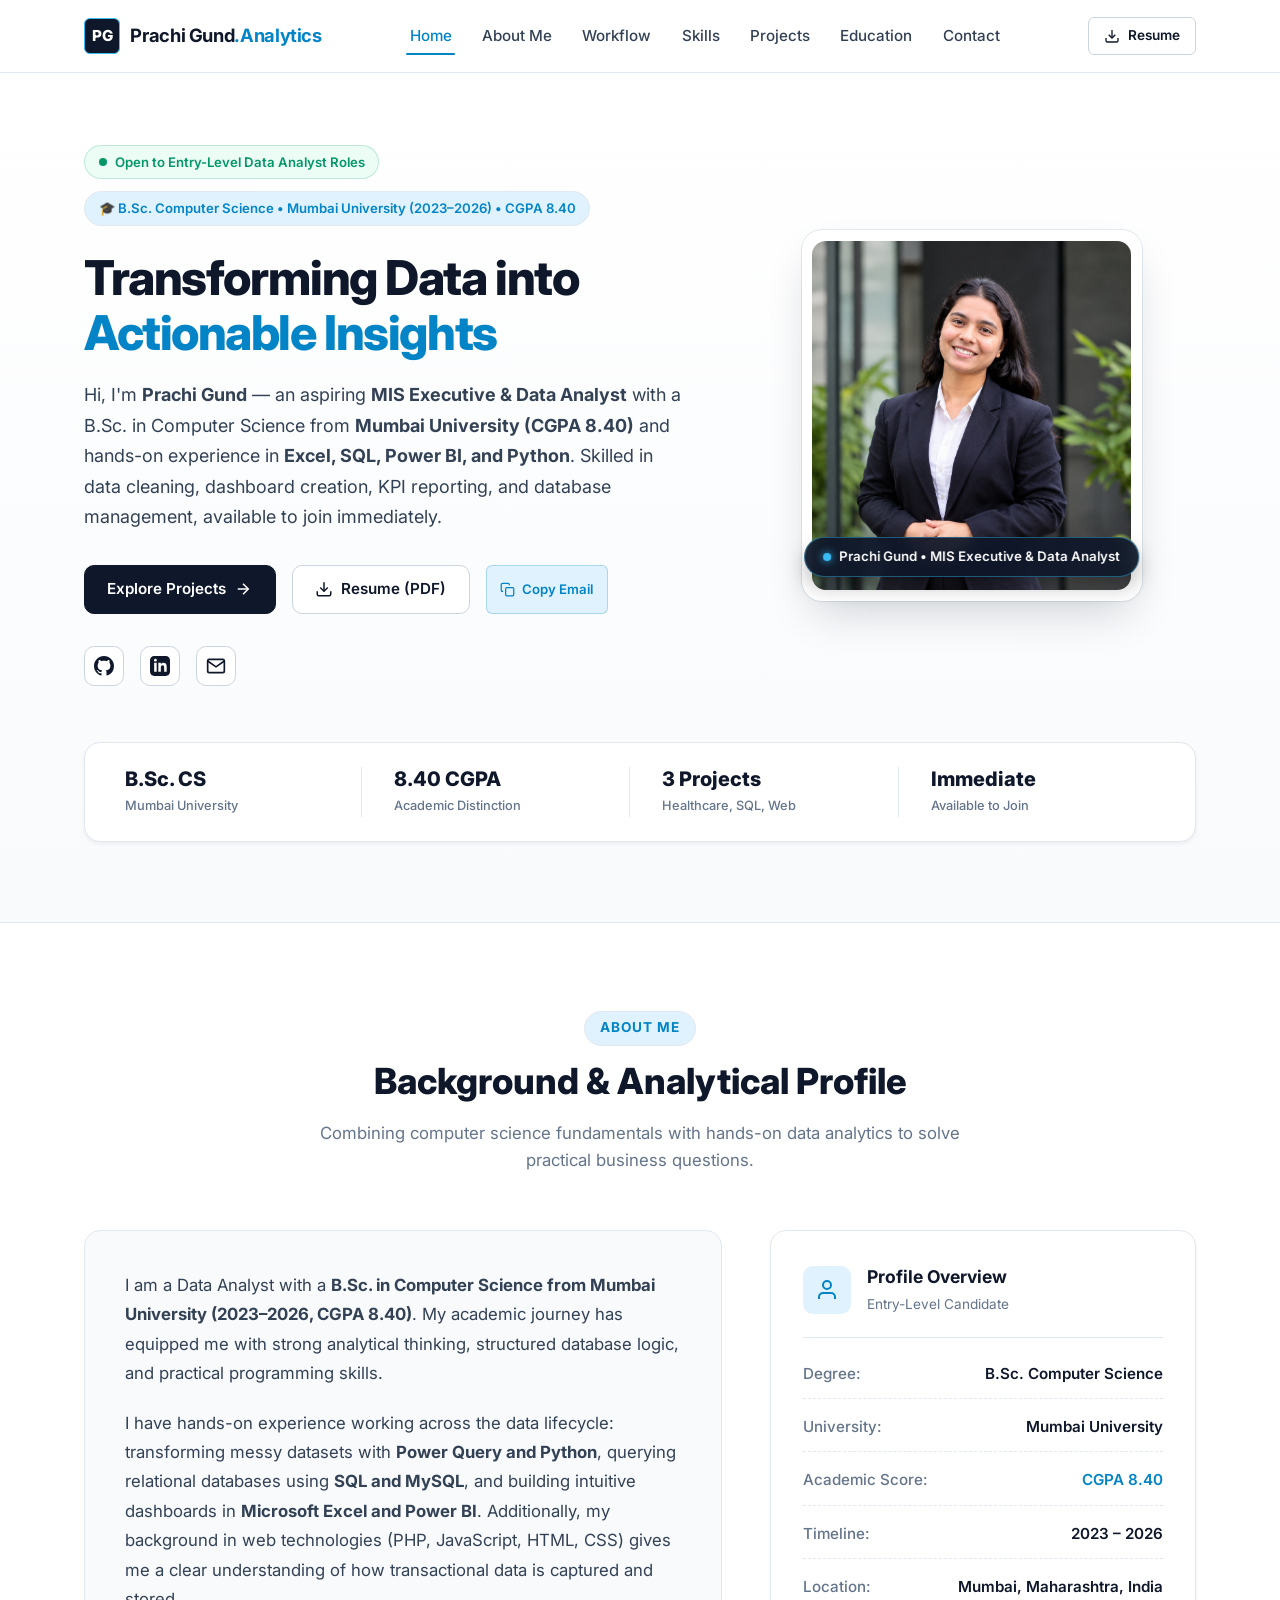
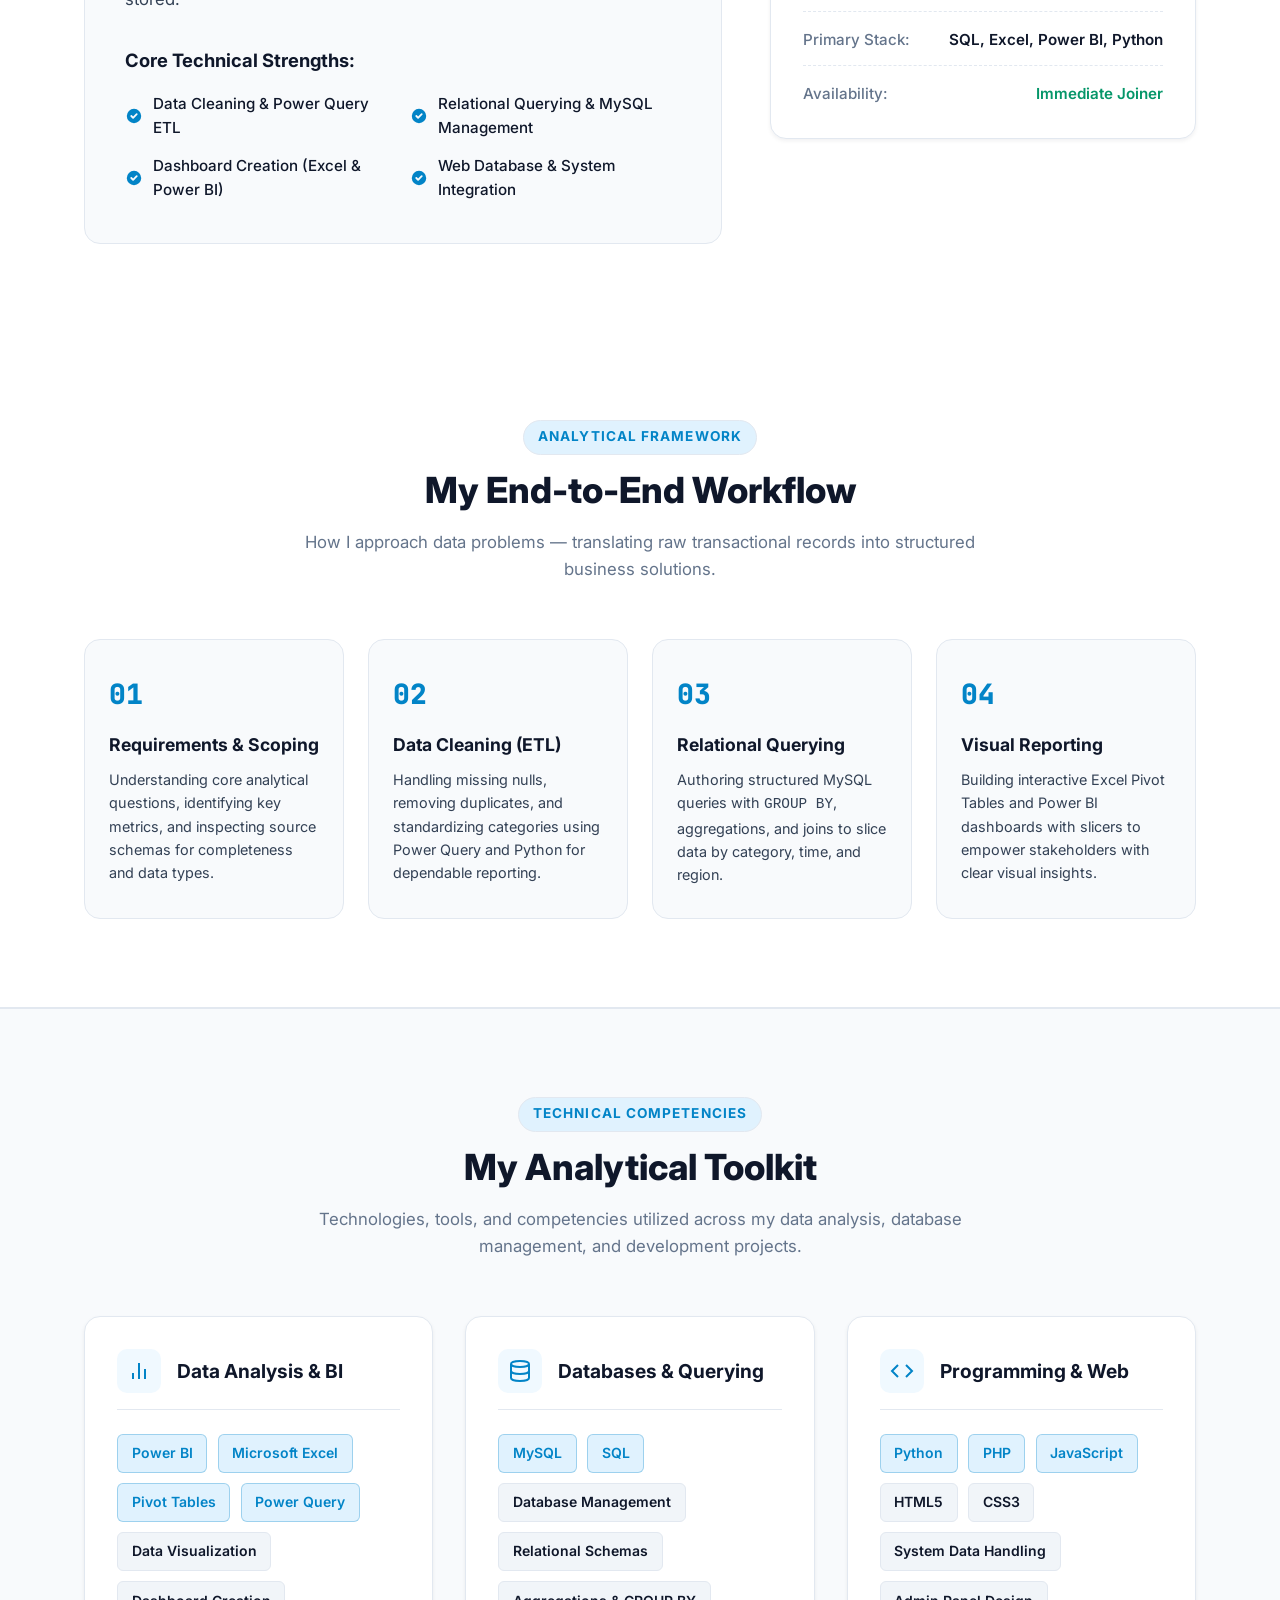
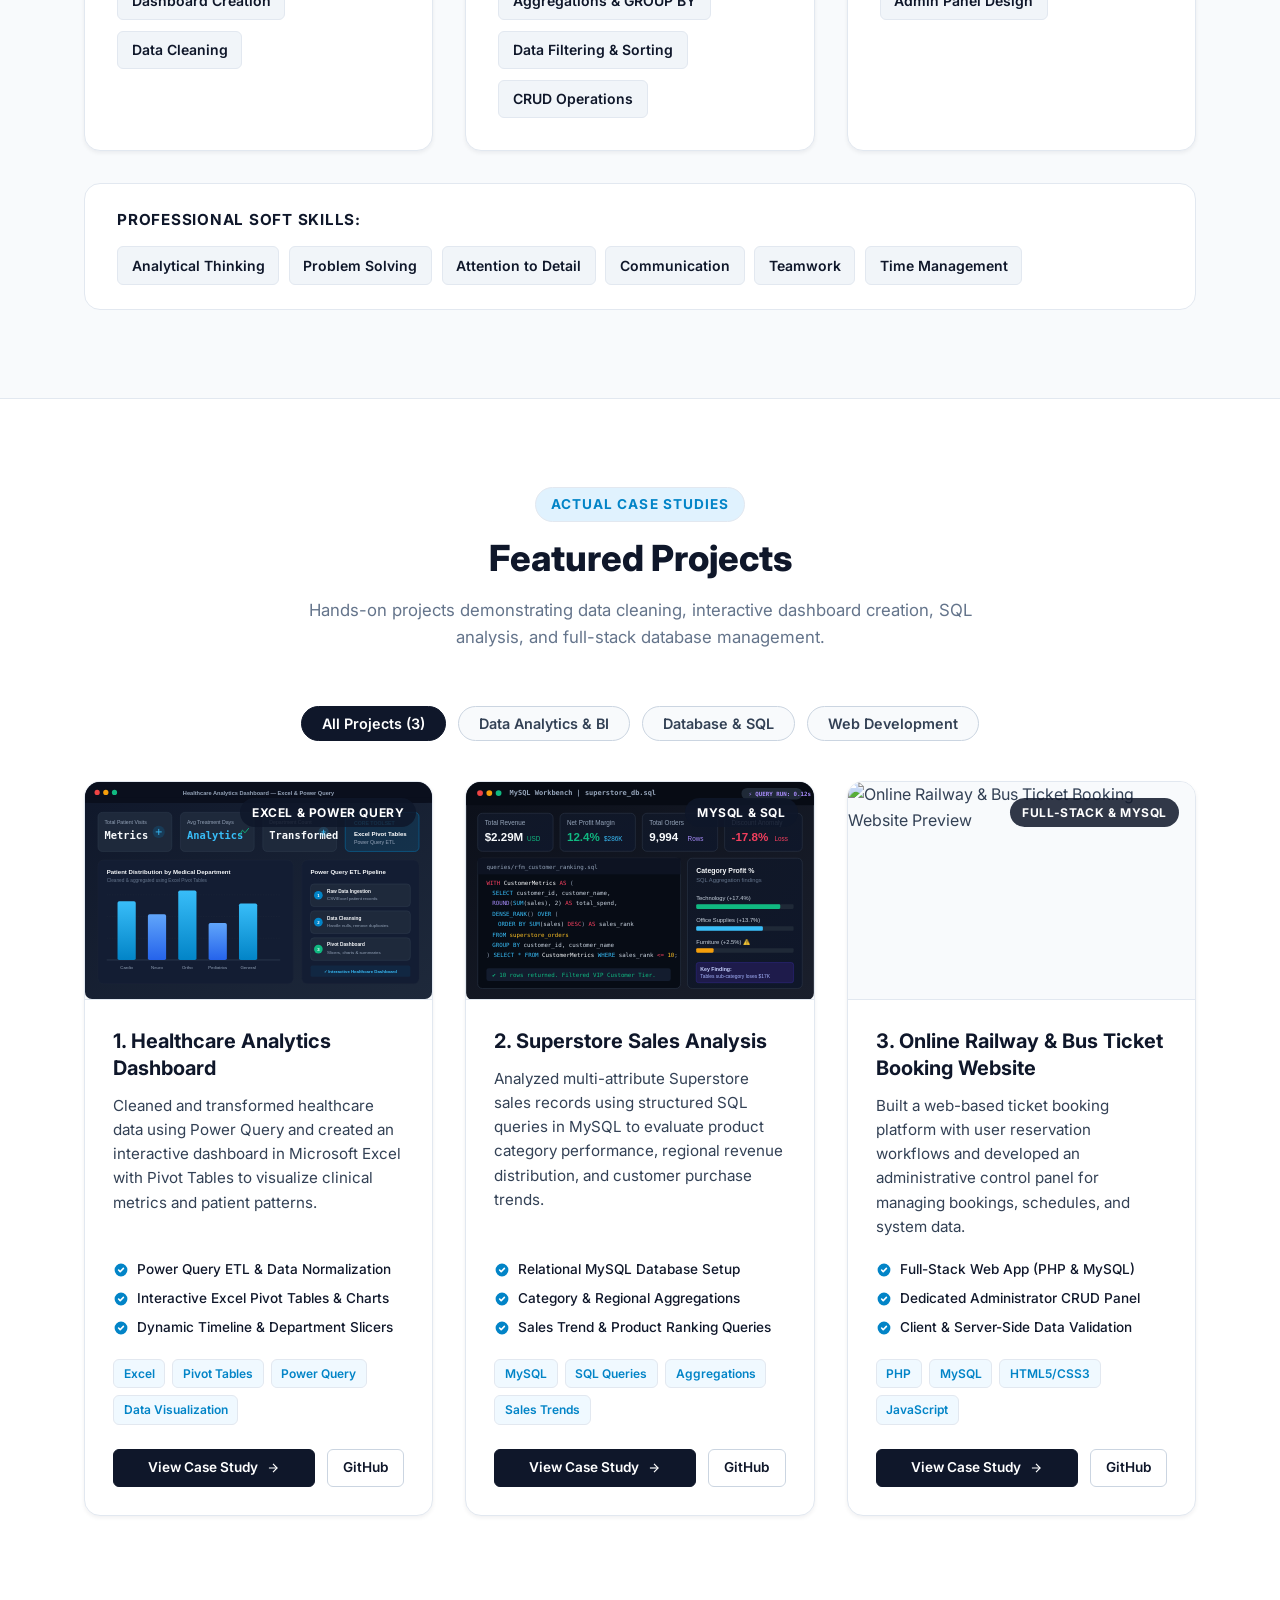
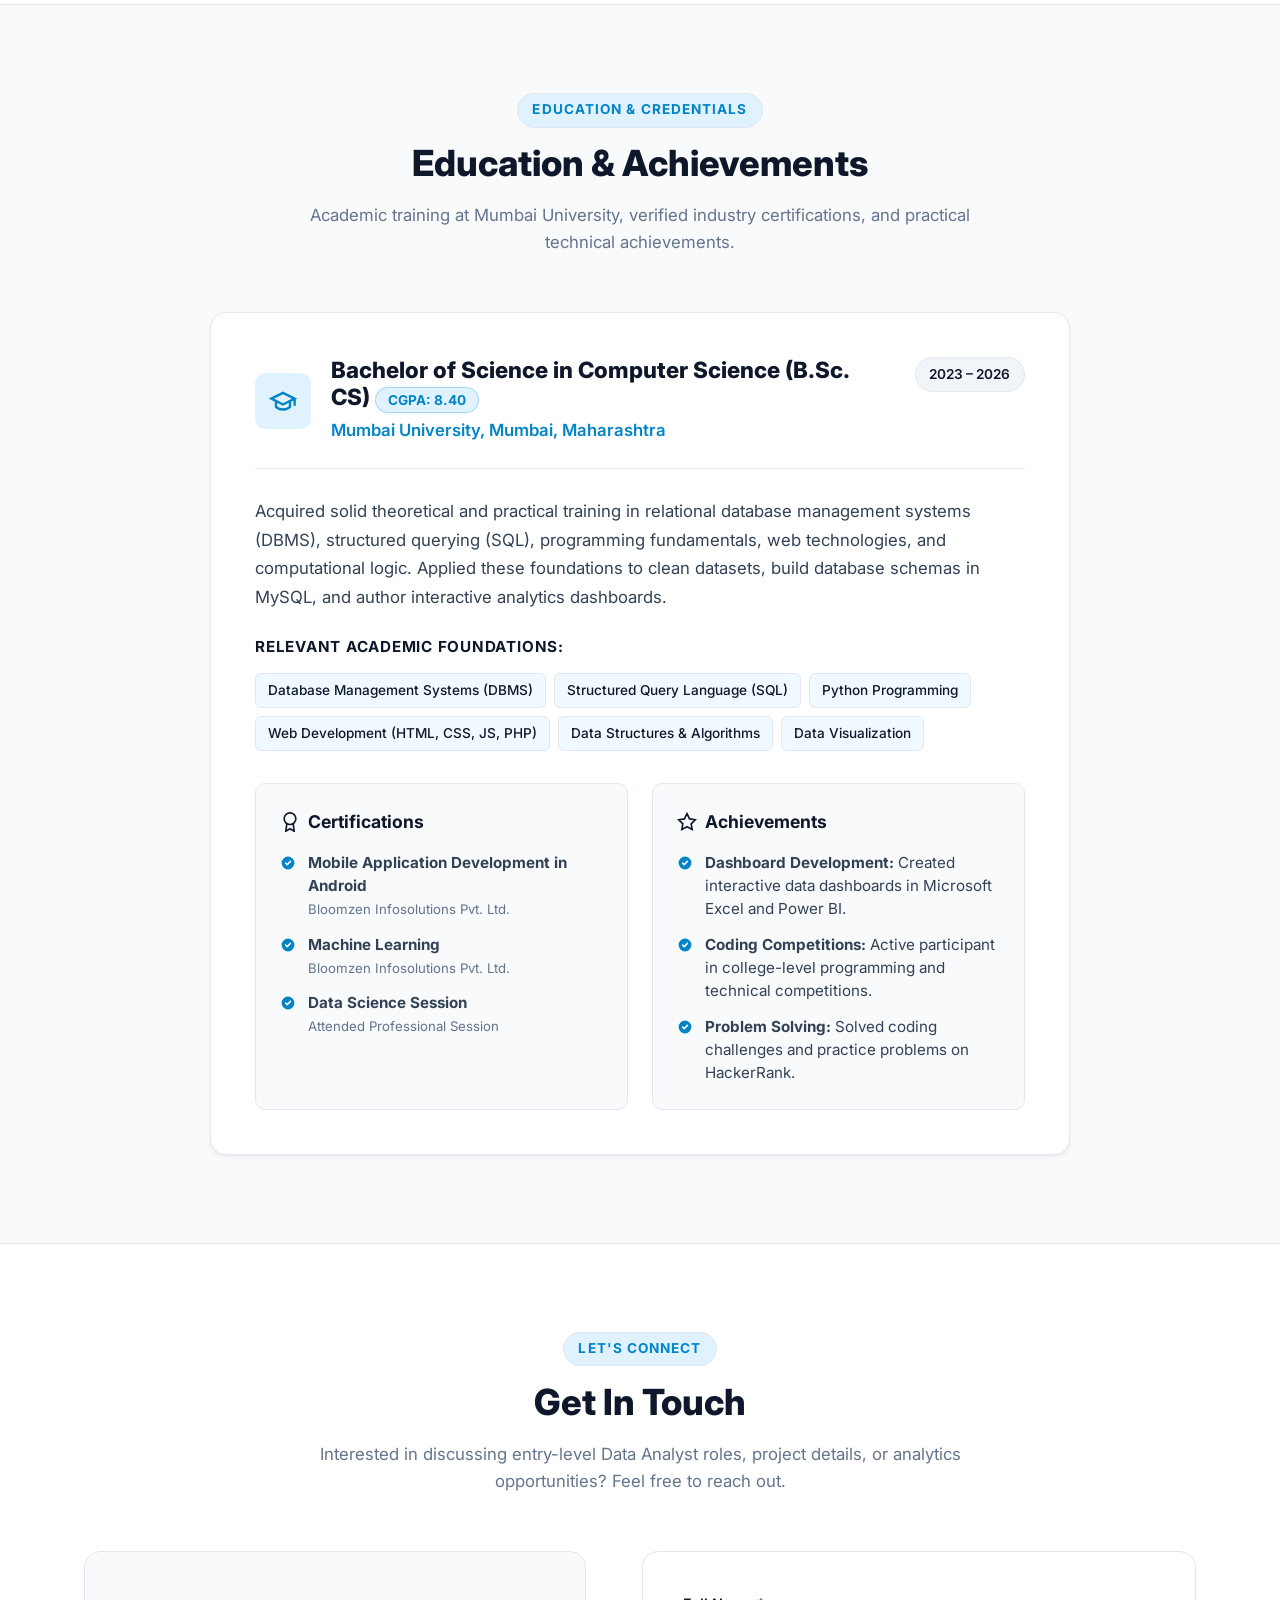
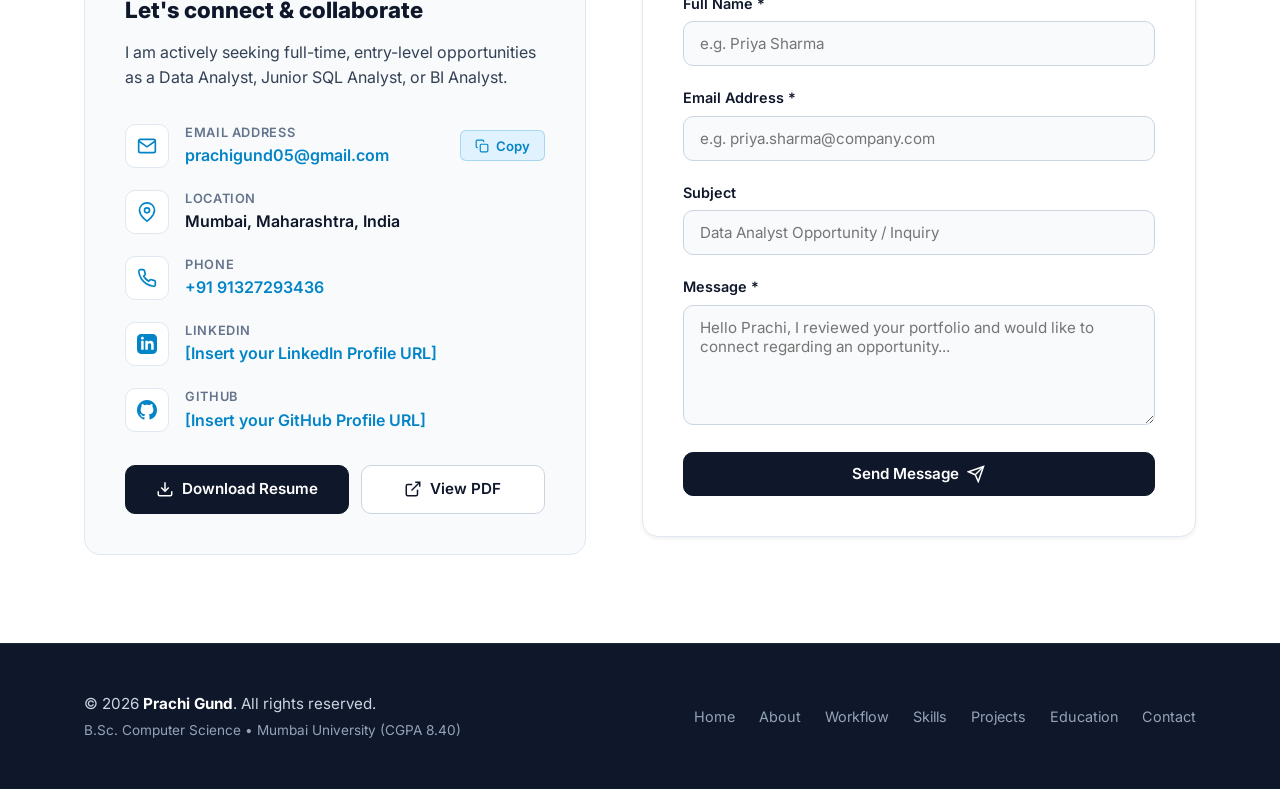
==== commit 6f9883af: "Add professional profile photo and actual resume PDF" ====
--- a/index.html
+++ b/index.html
@@ -86,9 +86,9 @@
             </h1>
 
             <p class="hero-description">
-              Hi, I'm <strong>Prachi Gund</strong> — a Data Analyst with a B.Sc. in Computer Science from 
-              <strong>Mumbai University</strong> and hands-on experience in <strong>SQL, Excel, Power BI, and Python</strong>. 
-              Skilled in data cleaning, data visualization, dashboard creation, and database management, actively seeking an entry-level Data Analyst opportunity.
+              Hi, I'm <strong>Prachi Gund</strong> — an aspiring <strong>MIS Executive &amp; Data Analyst</strong> with a B.Sc. in Computer Science from 
+              <strong>Mumbai University (CGPA 8.40)</strong> and hands-on experience in <strong>Excel, SQL, Power BI, and Python</strong>. 
+              Skilled in data cleaning, dashboard creation, KPI reporting, and database management, available to join immediately.
             </p>
 
             <div class="hero-actions">
@@ -99,8 +99,13 @@
                   <polyline points="12 5 19 12 12 19"></polyline>
                 </svg>
               </a>
-              <a href="#contact" class="btn btn-secondary">
-                <span>Get in Touch</span>
+              <a href="assets/docs/Resume.pdf" download="Prachi_Gund_Resume.pdf" class="btn btn-secondary" title="Download Resume">
+                <svg width="18" height="18" viewBox="0 0 24 24" fill="none" stroke="currentColor" stroke-width="2">
+                  <path d="M21 15v4a2 2 0 0 1-2 2H5a2 2 0 0 1-2-2v-4"></path>
+                  <polyline points="7 10 12 15 17 10"></polyline>
+                  <line x1="12" y1="15" x2="12" y2="3"></line>
+                </svg>
+                <span>Resume (PDF)</span>
               </a>
               <button class="copy-email-btn" data-email="prachigund05@gmail.com" title="Copy email address">
                 <svg width="15" height="15" viewBox="0 0 24 24" fill="none" stroke="currentColor" stroke-width="2">
@@ -135,10 +140,16 @@
             </div>
           </div>
 
-          <!-- Hero Avatar / Profile Graphic Placeholder -->
+          <!-- Hero Profile Photo -->
           <div class="hero-visual">
-            <div class="avatar-wrapper">
-              <img src="assets/images/analyst-avatar.svg" alt="Prachi Gund - Data Analyst Illustration" class="avatar-img">
+            <div class="profile-photo-card">
+              <div class="profile-photo-frame">
+                <img src="assets/images/prachi-gund.jpg" alt="Prachi Gund - MIS Executive &amp; Data Analyst" class="profile-photo-img">
+              </div>
+              <div class="profile-photo-badge">
+                <span class="badge-dot"></span>
+                <span>Prachi Gund &bull; MIS Executive &amp; Data Analyst</span>
+              </div>
             </div>
           </div>
 
@@ -803,7 +814,7 @@
                 </div>
               </div>
 
-              <!-- Phone (Optional for public security) -->
+              <!-- Phone -->
               <div class="contact-item">
                 <div class="contact-item-icon">
                   <svg width="20" height="20" viewBox="0 0 24 24" fill="none" stroke="currentColor" stroke-width="2">
@@ -812,8 +823,8 @@
                 </div>
                 <div>
                   <div class="contact-item-label">Phone</div>
-                  <div class="contact-item-val" style="color: var(--text-muted); font-size: 0.95rem;">
-                    Available upon request (Optional)
+                  <div class="contact-item-val">
+                    <a href="tel:+9191327293436">+91 91327293436</a>
                   </div>
                 </div>
               </div>
@@ -856,14 +867,24 @@
 
             </div>
 
-            <a href="assets/docs/Resume.pdf" download class="btn btn-secondary" style="width: 100%;">
-              <svg width="18" height="18" viewBox="0 0 24 24" fill="none" stroke="currentColor" stroke-width="2">
-                <path d="M21 15v4a2 2 0 0 1-2 2H5a2 2 0 0 1-2-2v-4"></path>
-                <polyline points="7 10 12 15 17 10"></polyline>
-                <line x1="12" y1="15" x2="12" y2="3"></line>
-              </svg>
-              <span>Download Full Resume</span>
-            </a>
+            <div style="display: flex; gap: 0.75rem; margin-top: 1.5rem; flex-wrap: wrap;">
+              <a href="assets/docs/Resume.pdf" download="Prachi_Gund_Resume.pdf" class="btn btn-primary" style="flex: 1 1 180px;">
+                <svg width="18" height="18" viewBox="0 0 24 24" fill="none" stroke="currentColor" stroke-width="2">
+                  <path d="M21 15v4a2 2 0 0 1-2 2H5a2 2 0 0 1-2-2v-4"></path>
+                  <polyline points="7 10 12 15 17 10"></polyline>
+                  <line x1="12" y1="15" x2="12" y2="3"></line>
+                </svg>
+                <span>Download Resume</span>
+              </a>
+              <a href="assets/docs/Resume.pdf" target="_blank" rel="noopener noreferrer" class="btn btn-secondary" style="flex: 1 1 140px;" title="Preview Resume in new tab">
+                <svg width="18" height="18" viewBox="0 0 24 24" fill="none" stroke="currentColor" stroke-width="2">
+                  <path d="M18 13v6a2 2 0 0 1-2 2H5a2 2 0 0 1-2-2V8a2 2 0 0 1 2-2h6"></path>
+                  <polyline points="15 3 21 3 21 9"></polyline>
+                  <line x1="10" y1="14" x2="21" y2="3"></line>
+                </svg>
+                <span>View PDF</span>
+              </a>
+            </div>
           </div>
 
           <!-- Interactive Contact Form -->
--- a/css/style.css
+++ b/css/style.css
@@ -447,6 +447,66 @@
   display: flex;
   justify-content: center;
   align-items: center;
+}
+
+.profile-photo-card {
+  position: relative;
+  width: 100%;
+  max-width: 340px;
+  margin: 0 auto;
+}
+
+.profile-photo-frame {
+  position: relative;
+  border-radius: 20px;
+  overflow: hidden;
+  box-shadow: 0 20px 45px -12px rgba(15, 23, 42, 0.2), 0 0 0 1px rgba(226, 232, 240, 0.9);
+  background: #ffffff;
+  padding: 0.65rem;
+  transition: transform var(--transition-speed), box-shadow var(--transition-speed);
+}
+
+.profile-photo-frame:hover {
+  transform: translateY(-4px);
+  box-shadow: 0 28px 55px -14px rgba(2, 132, 199, 0.25), 0 0 0 2px var(--blue-accent);
+}
+
+.profile-photo-img {
+  width: 100%;
+  height: auto;
+  aspect-ratio: 935 / 1024;
+  object-fit: cover;
+  object-position: top center;
+  border-radius: 14px;
+  display: block;
+}
+
+.profile-photo-badge {
+  position: absolute;
+  bottom: 1.5rem;
+  left: 50%;
+  transform: translateX(-50%);
+  display: inline-flex;
+  align-items: center;
+  gap: 0.5rem;
+  padding: 0.5rem 1.15rem;
+  background-color: rgba(15, 23, 42, 0.92);
+  backdrop-filter: blur(8px);
+  color: #ffffff;
+  font-size: 0.825rem;
+  font-weight: 600;
+  border-radius: var(--radius-full);
+  border: 1px solid rgba(56, 189, 248, 0.4);
+  white-space: nowrap;
+  box-shadow: 0 10px 20px rgba(0, 0, 0, 0.25);
+}
+
+.profile-photo-badge .badge-dot {
+  width: 8px;
+  height: 8px;
+  background-color: #38BDF8;
+  border-radius: 50%;
+  box-shadow: 0 0 8px #38BDF8;
 }
 
 .avatar-wrapper {
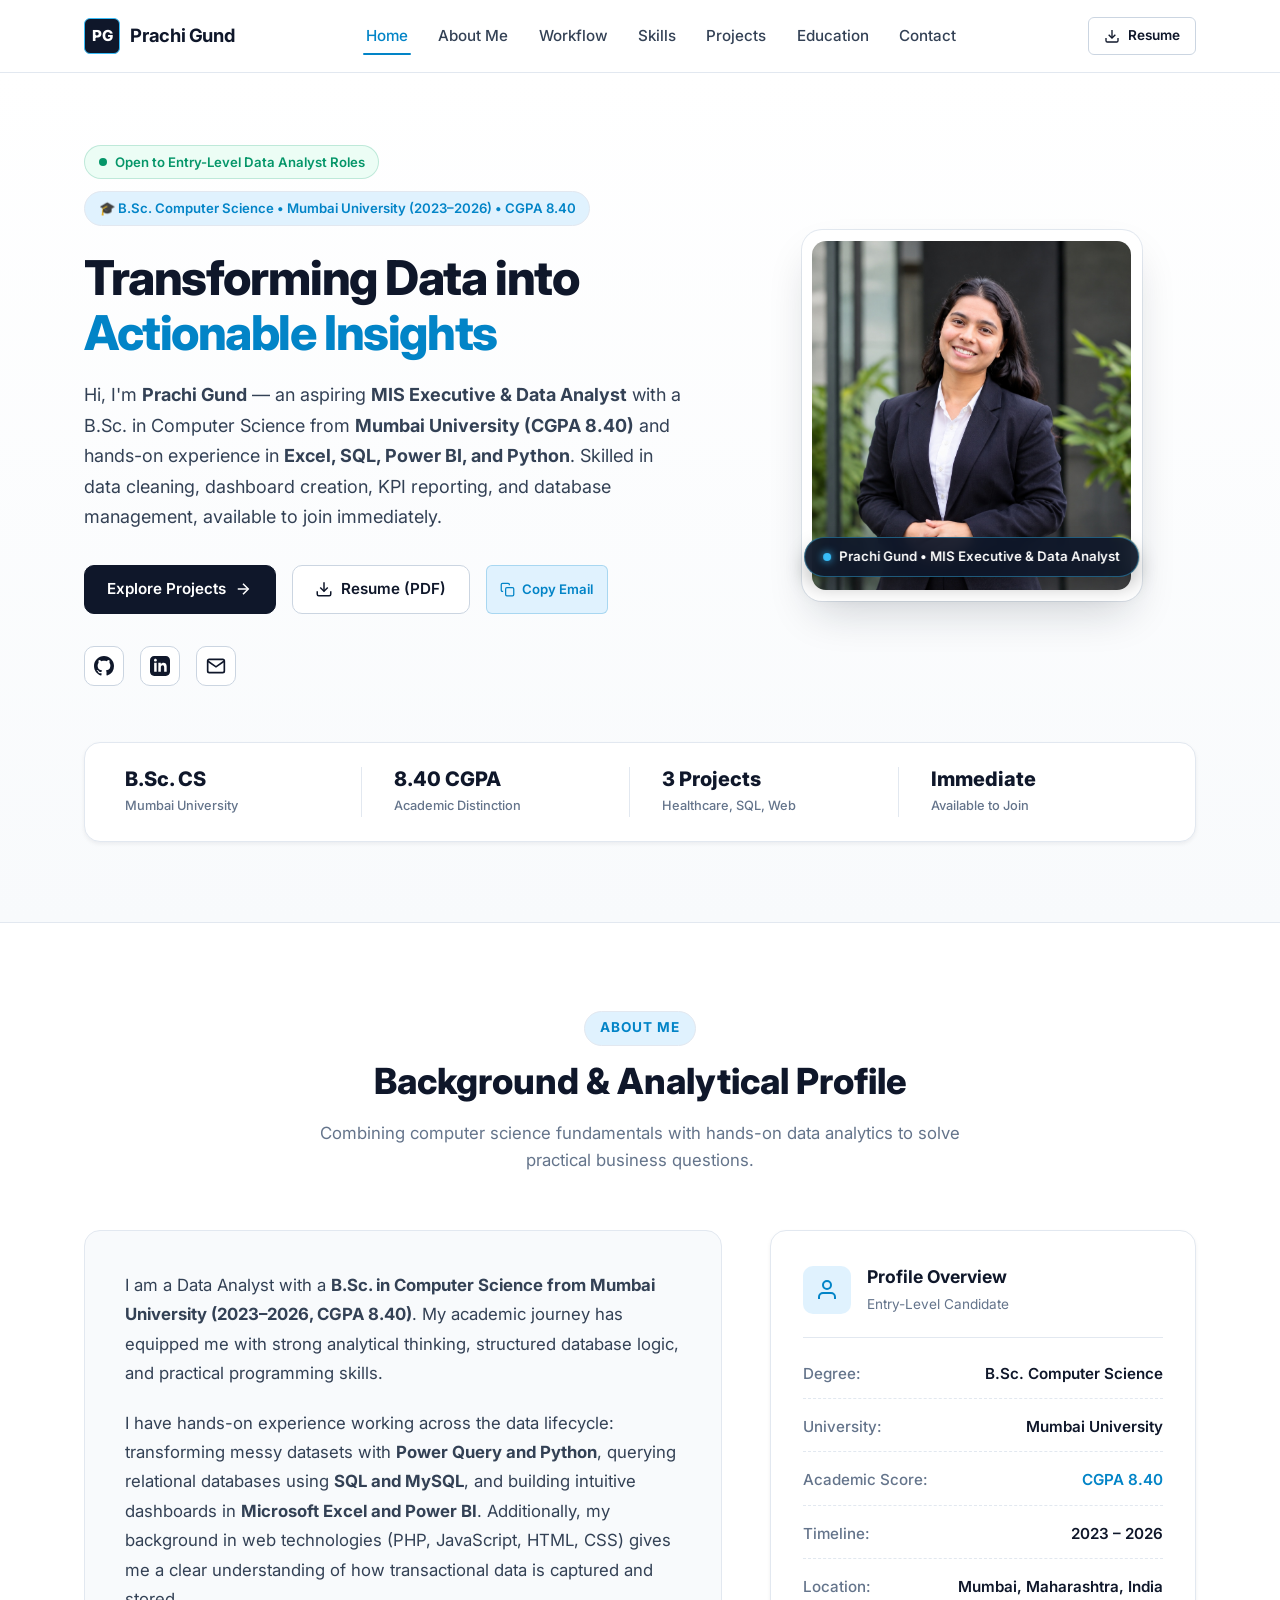
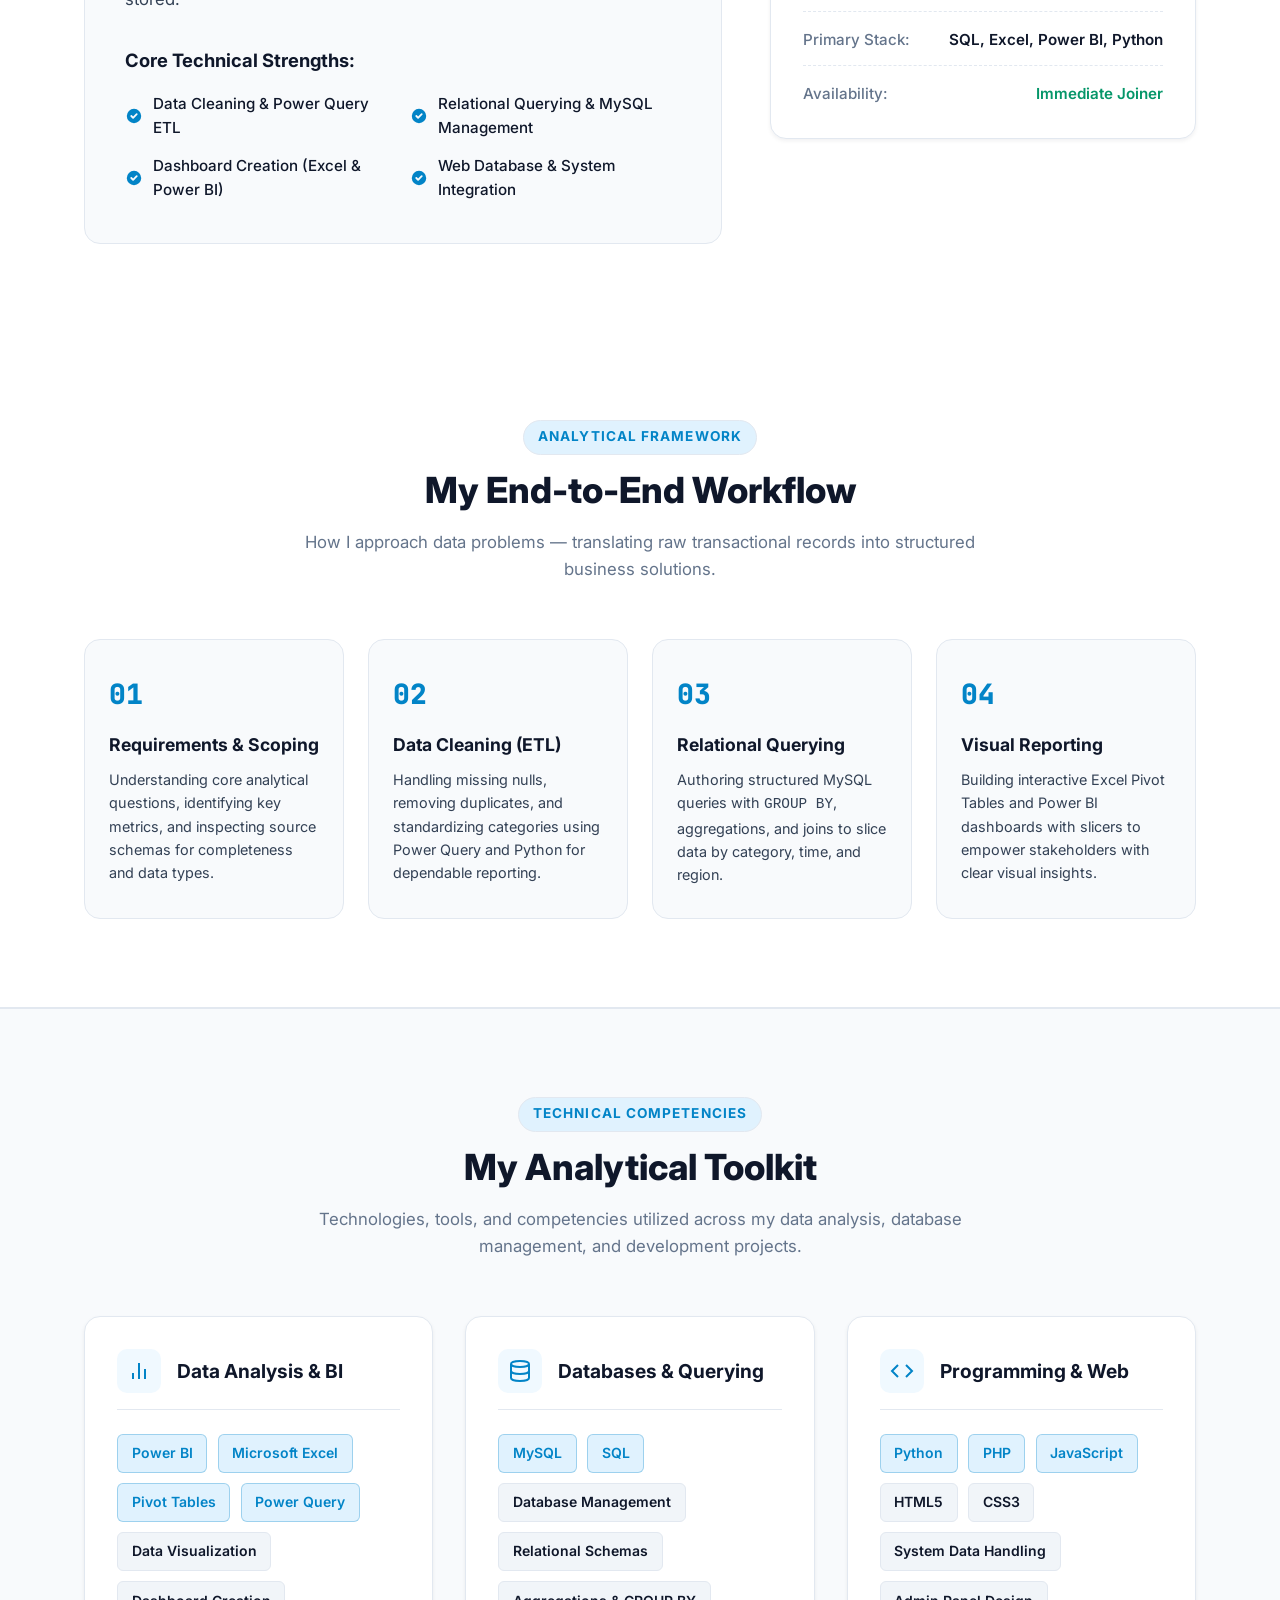
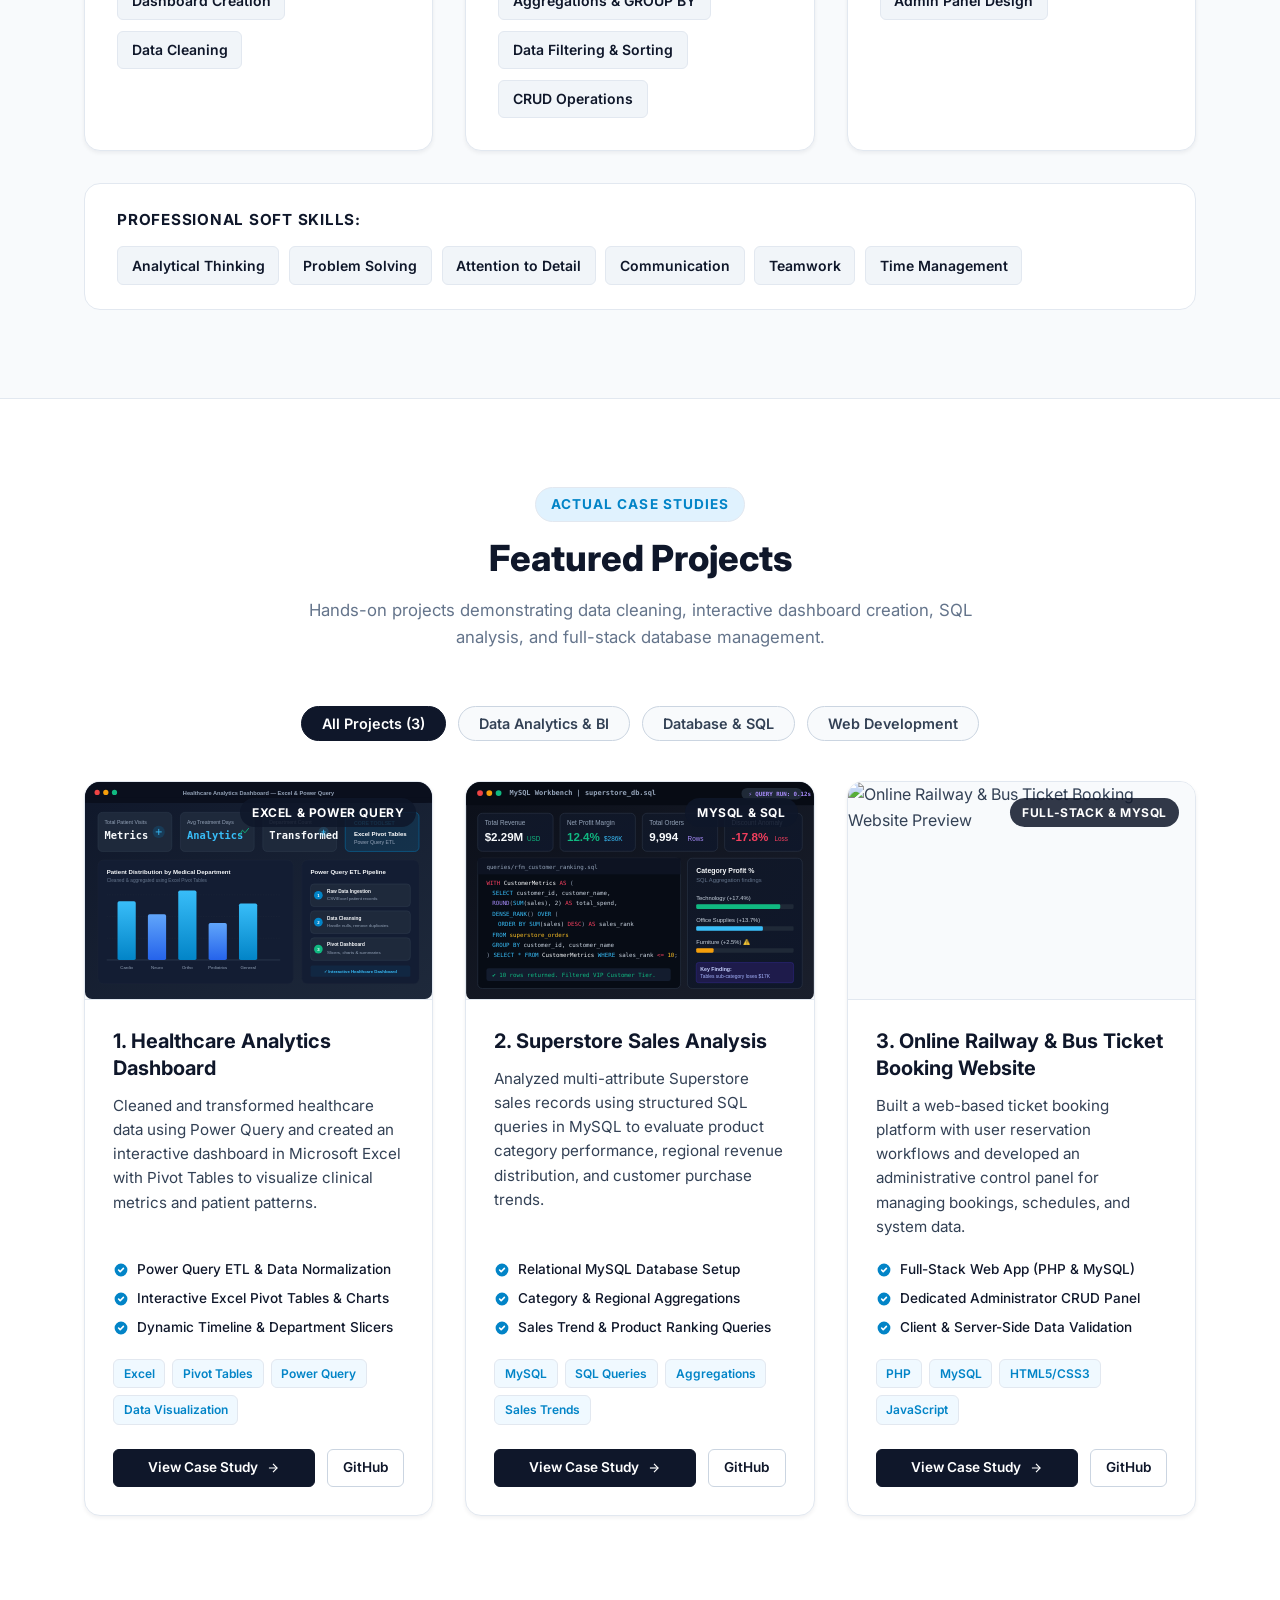
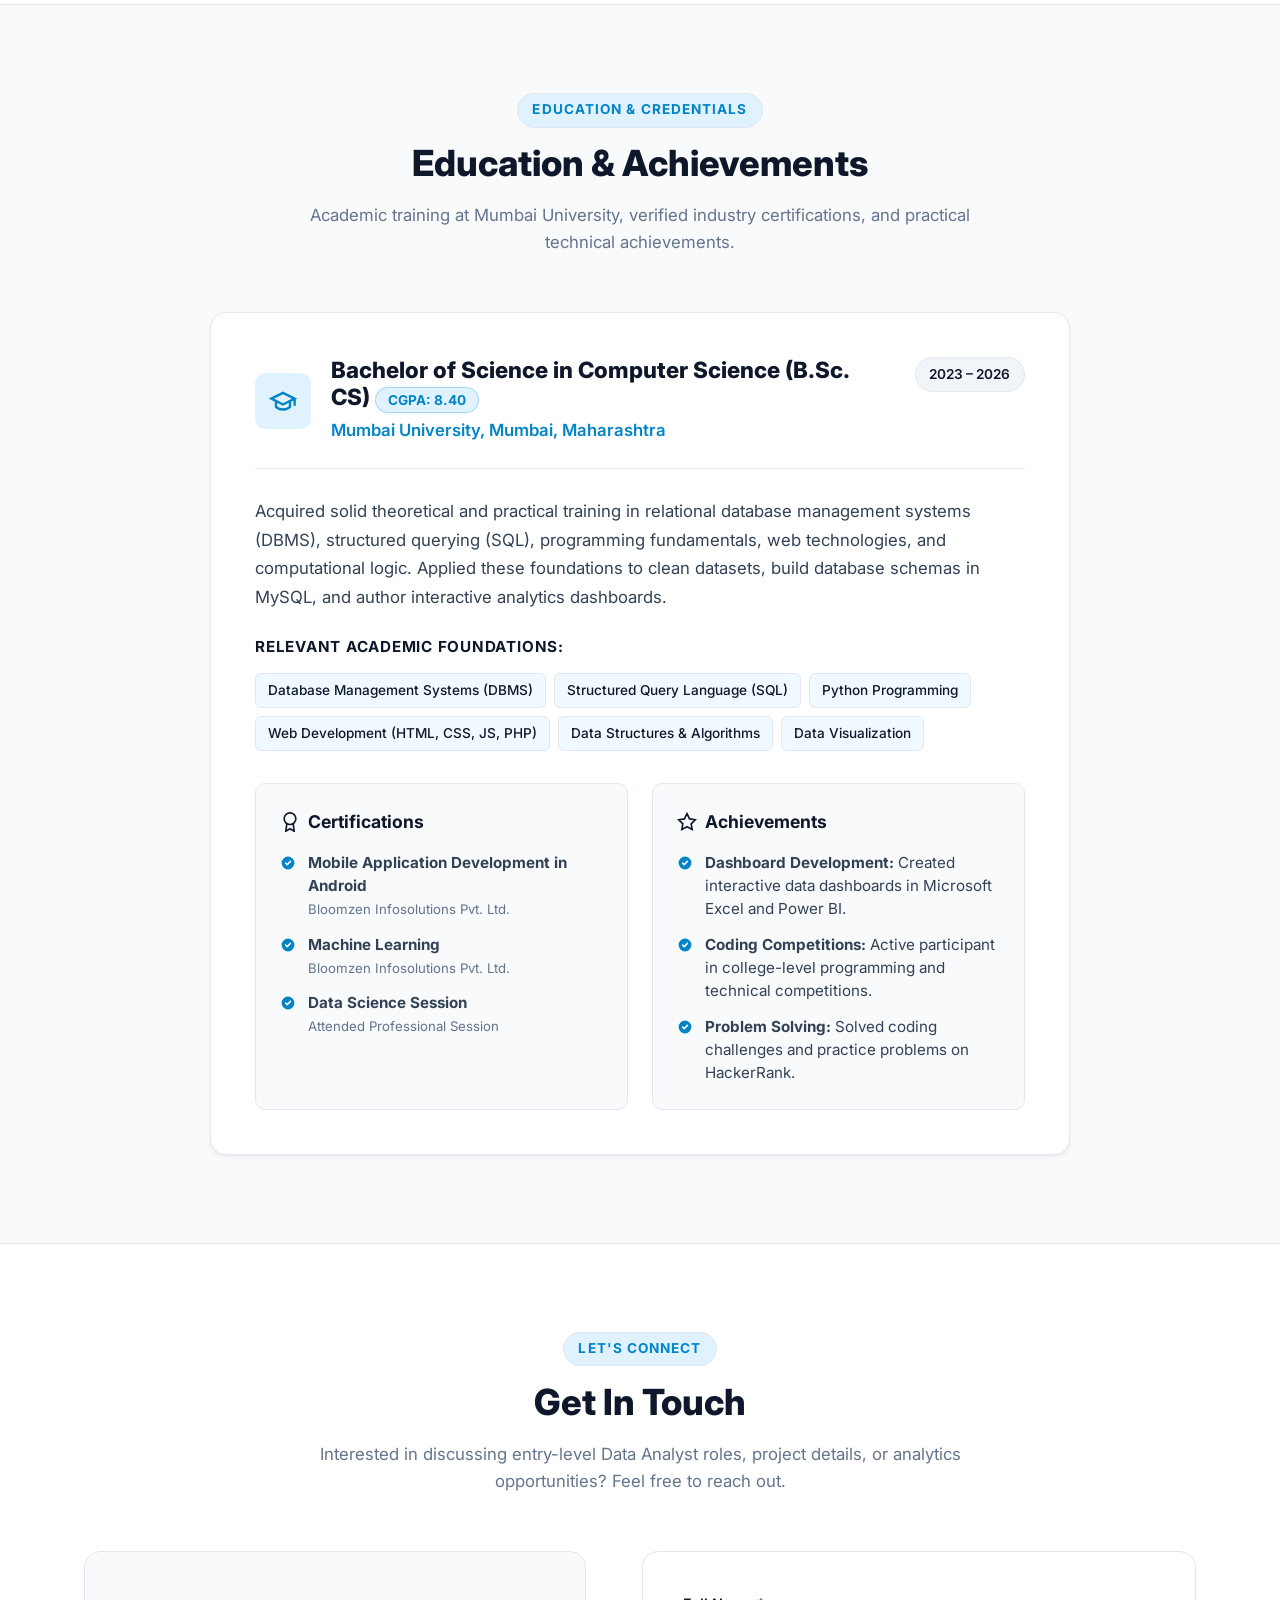
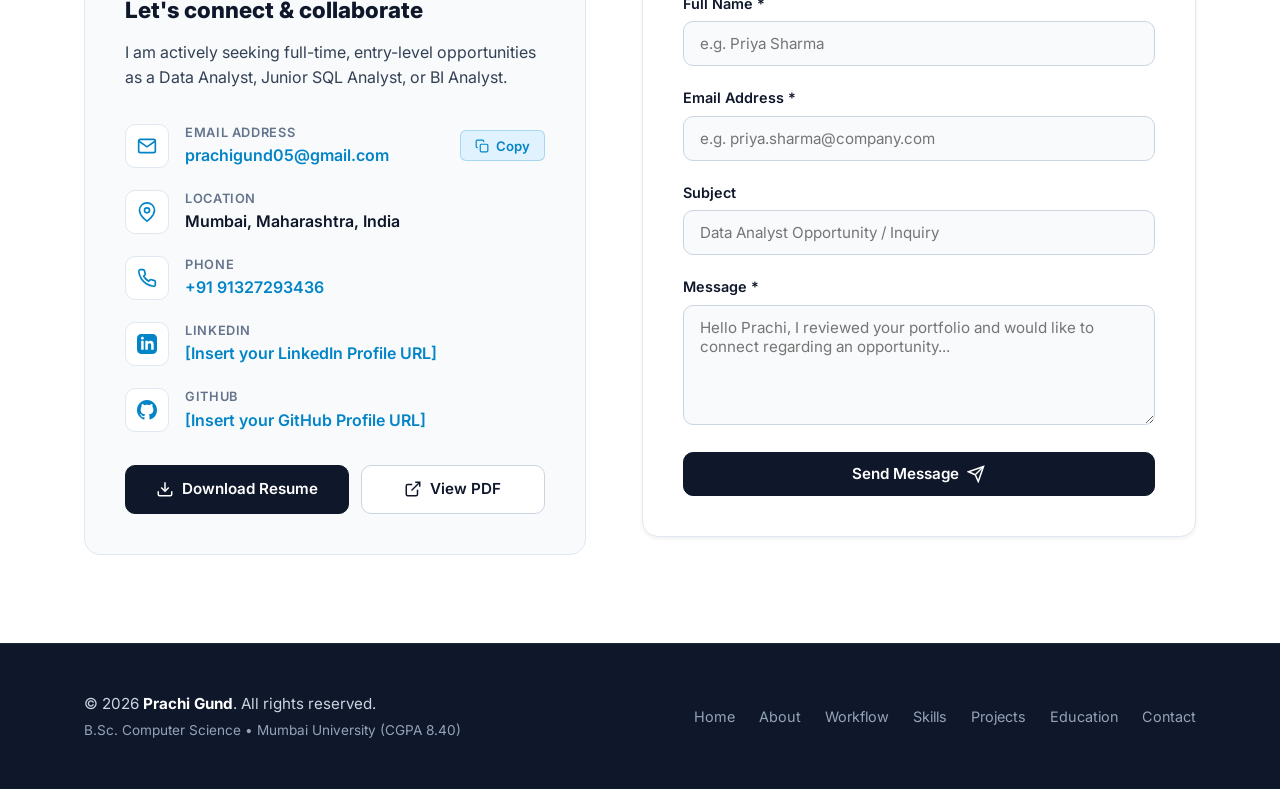
==== commit 06a58339: "Update portfolio branding to Prachi Gund" ====
--- a/index.html
+++ b/index.html
@@ -6,7 +6,7 @@
   <meta name="description" content="Portfolio of Prachi Gund - Entry-Level Data Analyst & B.Sc. Computer Science Graduate from Mumbai University (CGPA 8.40). Skilled in SQL, Excel, Power BI, Python, and MySQL.">
   <meta name="keywords" content="Prachi Gund, Data Analyst, Power BI, Excel, SQL, MySQL, Python, Portfolio, Mumbai University, Fresher">
   <meta name="author" content="Prachi Gund">
-  <title>Prachi Gund | Data Analyst Portfolio | B.Sc. Computer Science</title>
+  <title>Prachi Gund</title>
   
   <!-- Favicon Icon -->
   <link rel="icon" type="image/svg+xml" href="favicon.svg">
@@ -27,7 +27,7 @@
     <div class="container navbar">
       <a href="#hero" class="brand-logo" aria-label="Prachi Gund Portfolio Home">
         <span class="brand-badge">PG</span>
-        <span class="brand-name">Prachi Gund<span class="brand-tag">.Analytics</span></span>
+        <span class="brand-name">Prachi Gund</span>
       </a>
 
       <!-- Desktop Navigation Menu -->
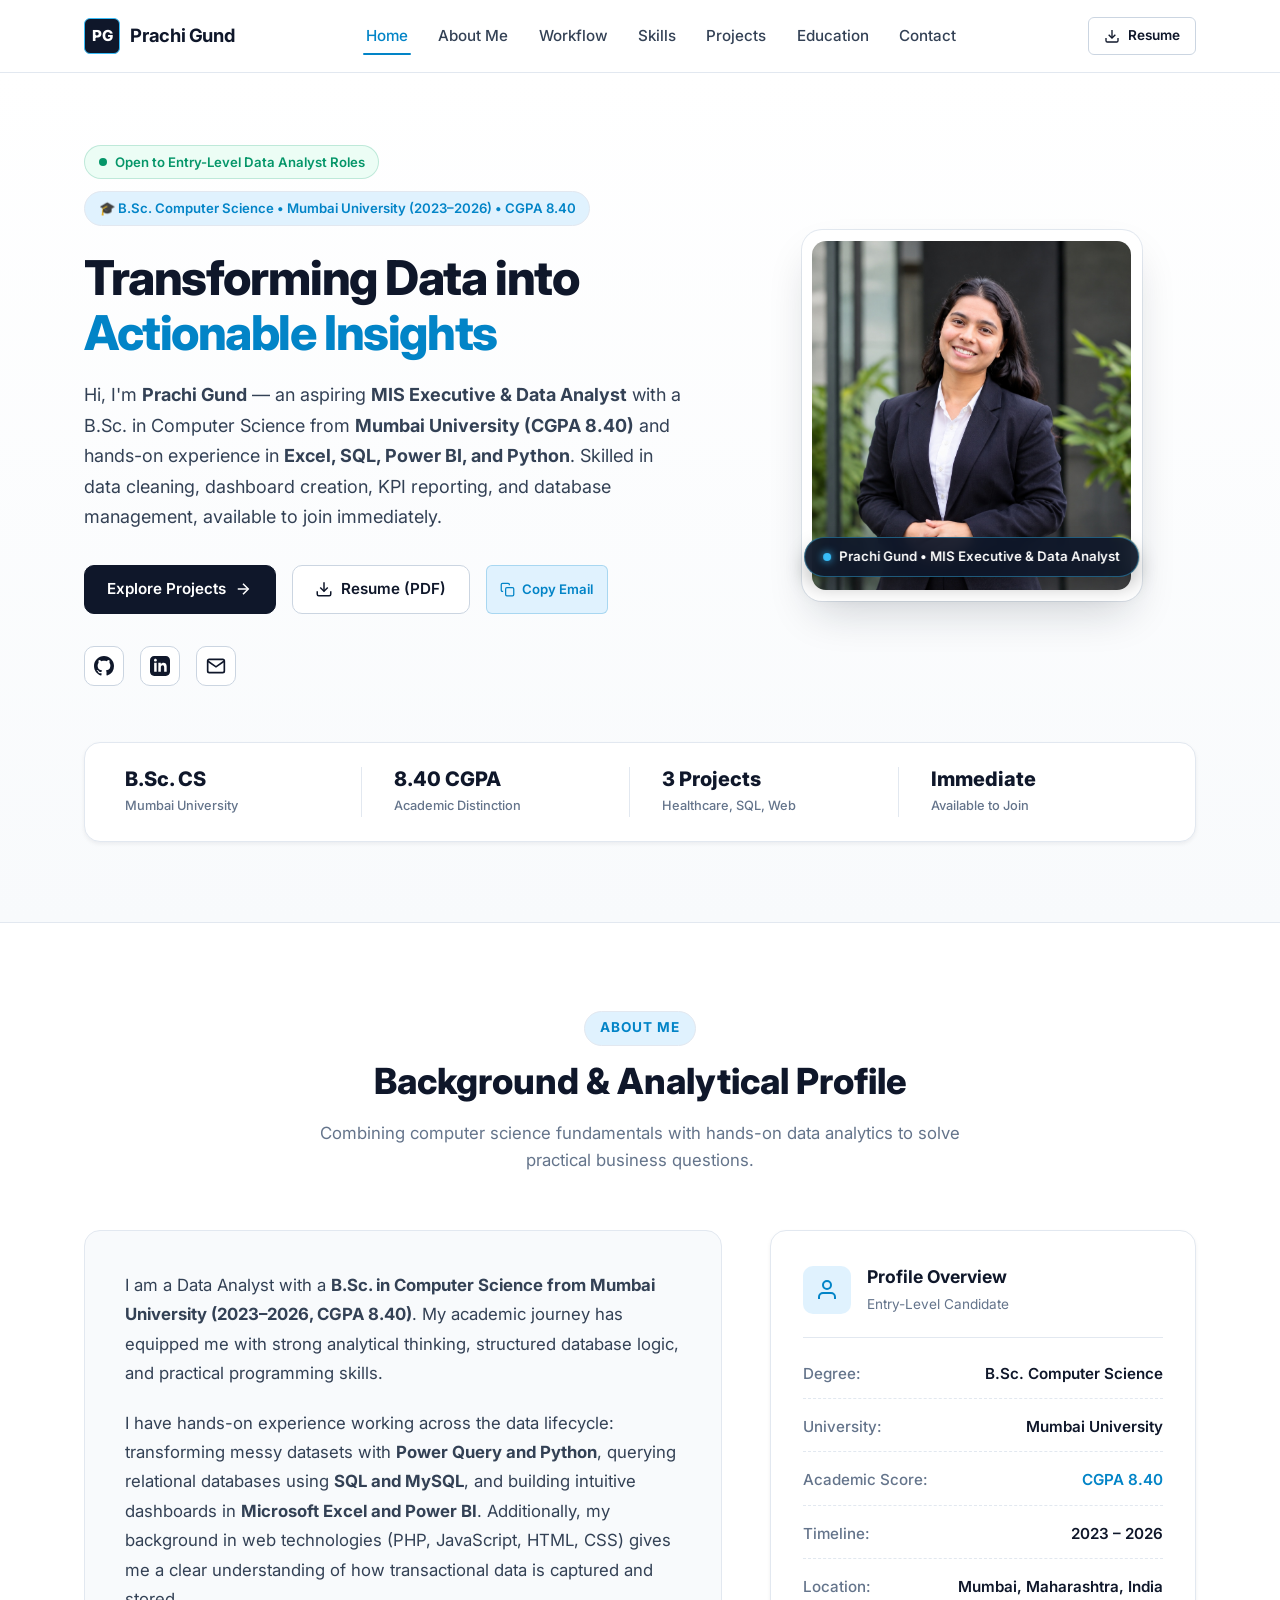
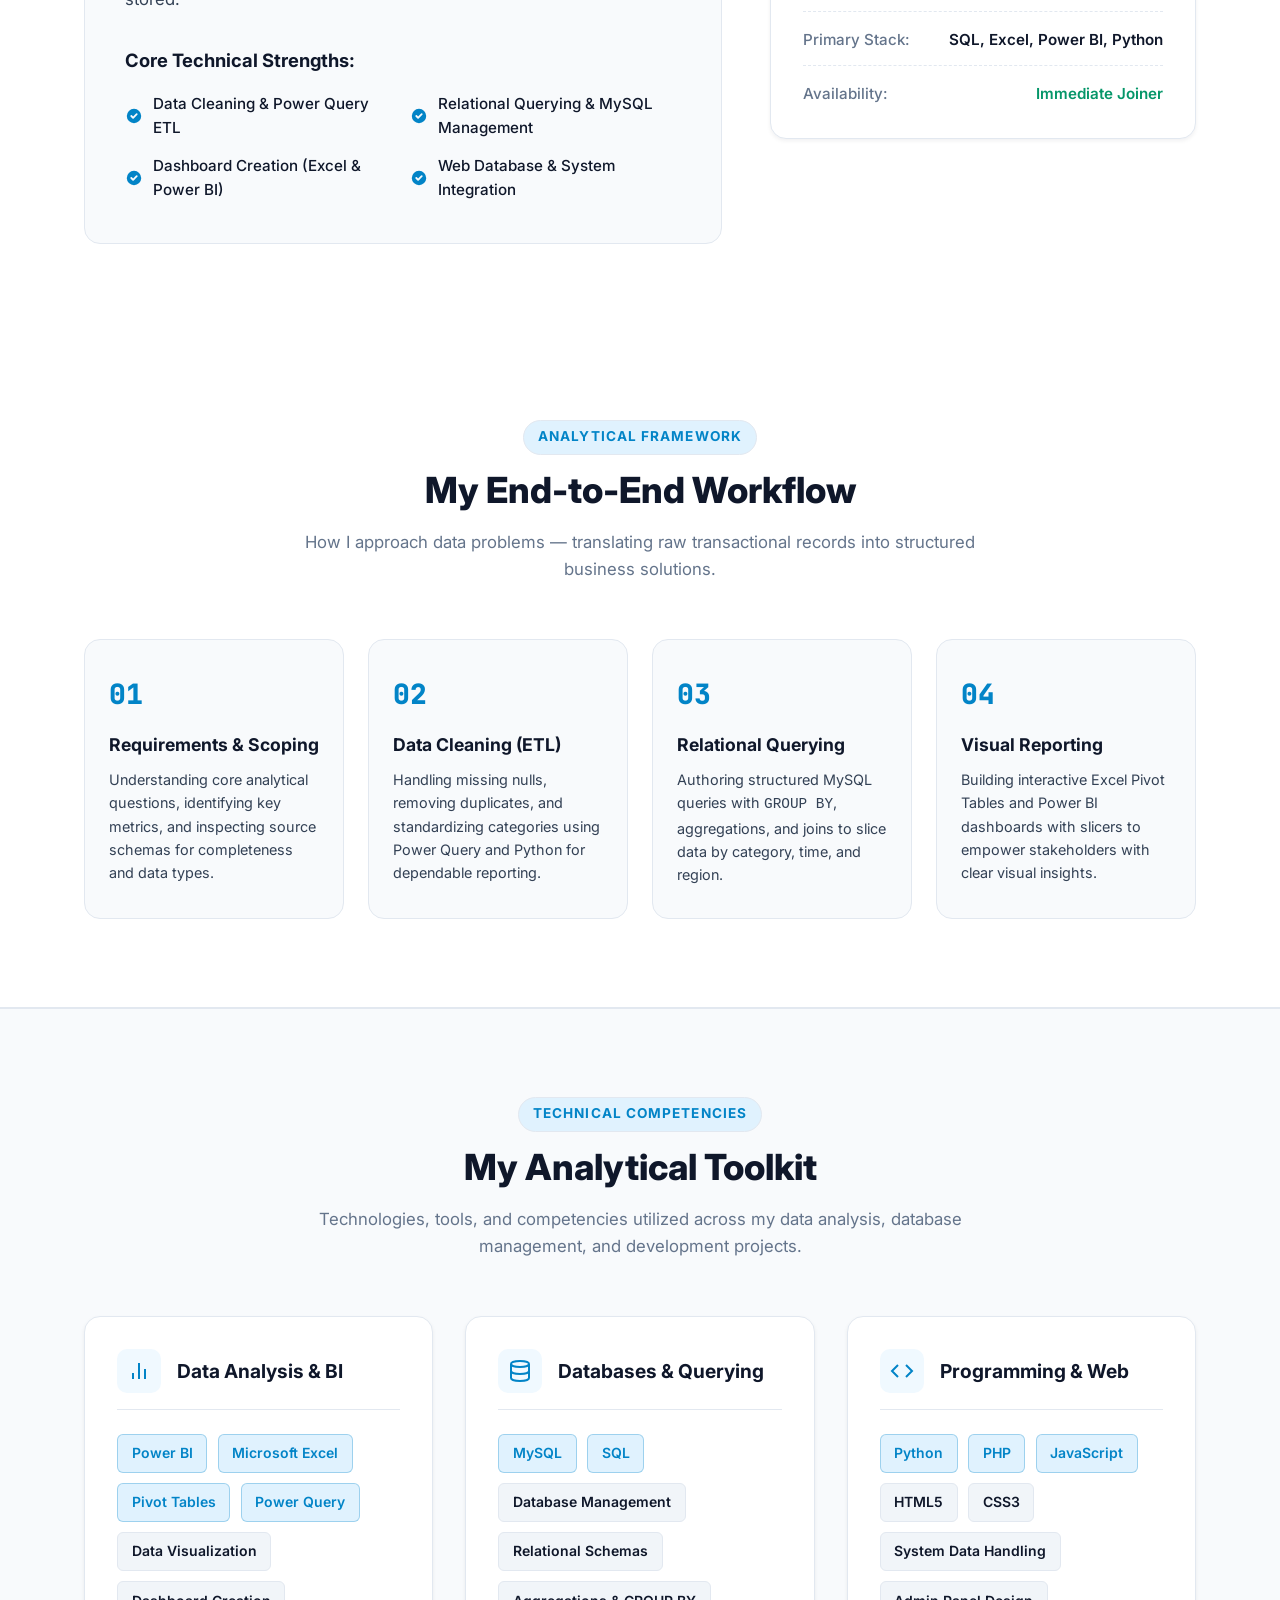
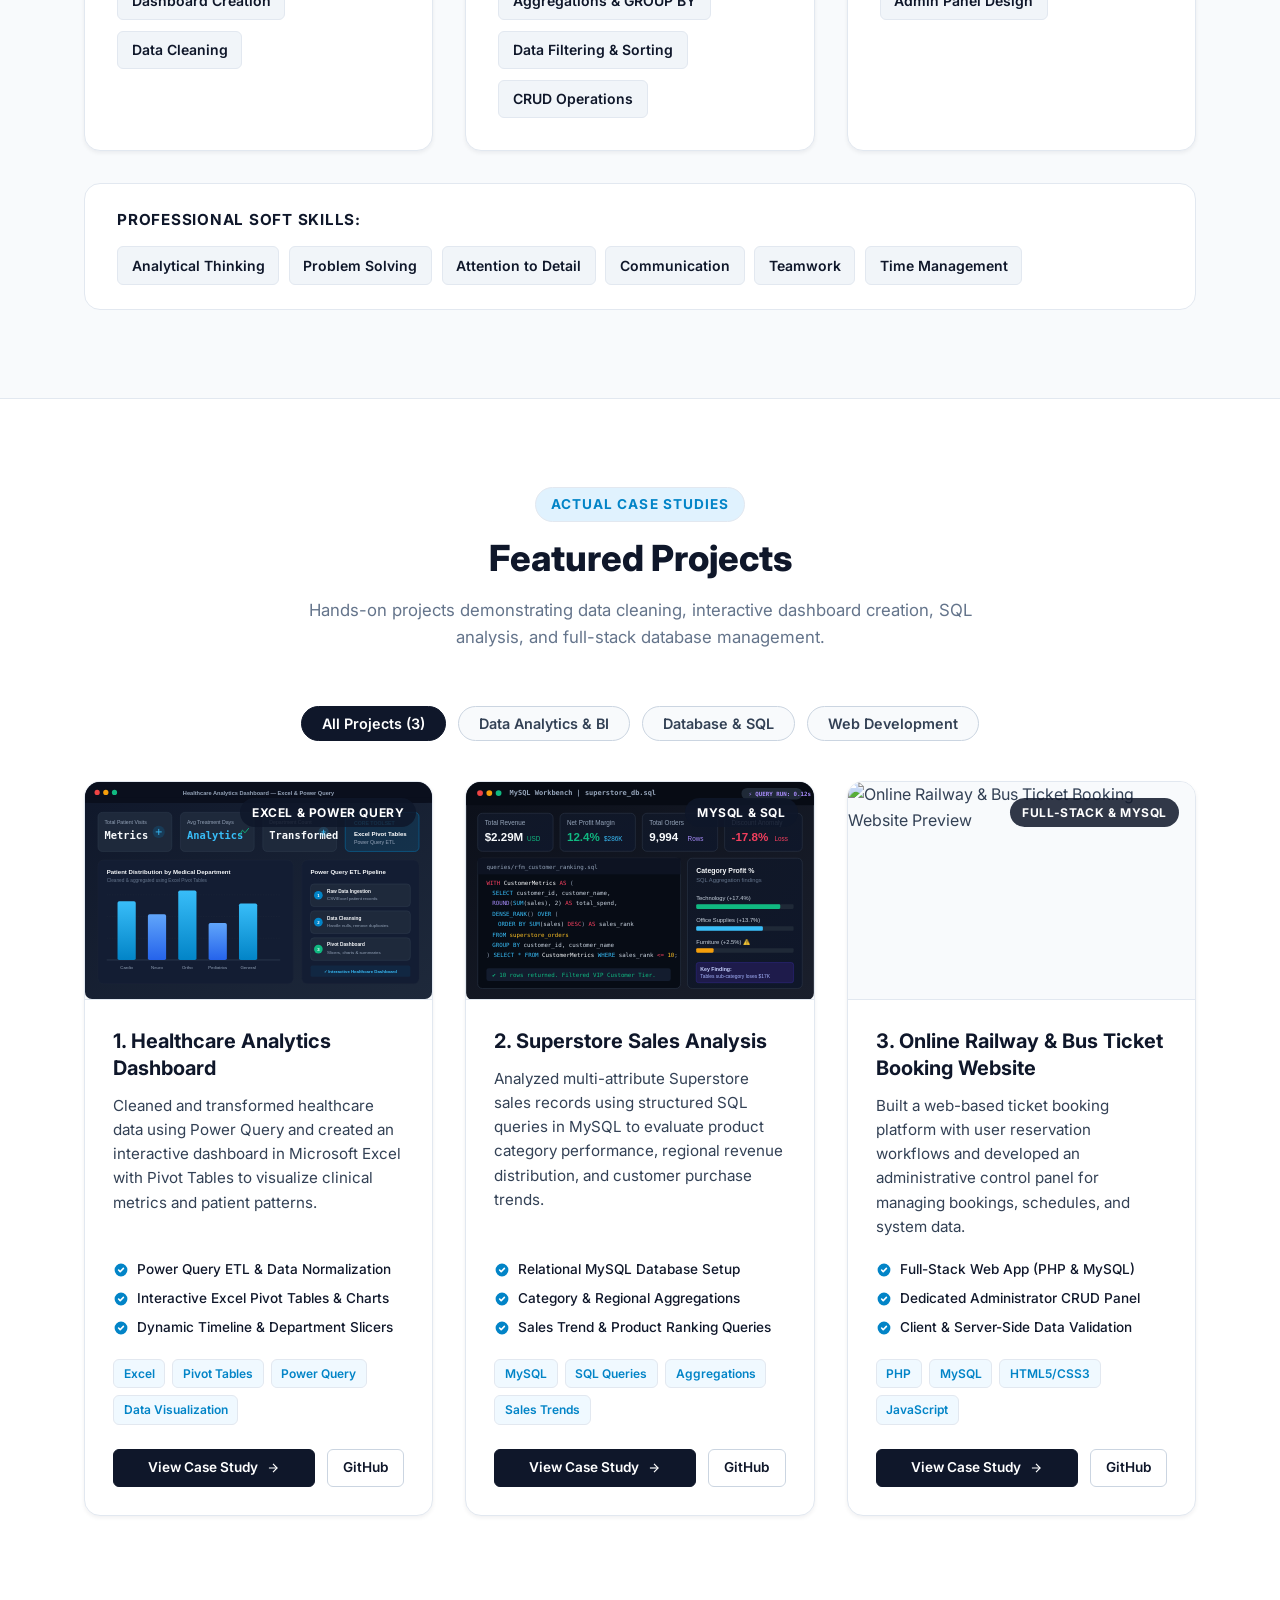
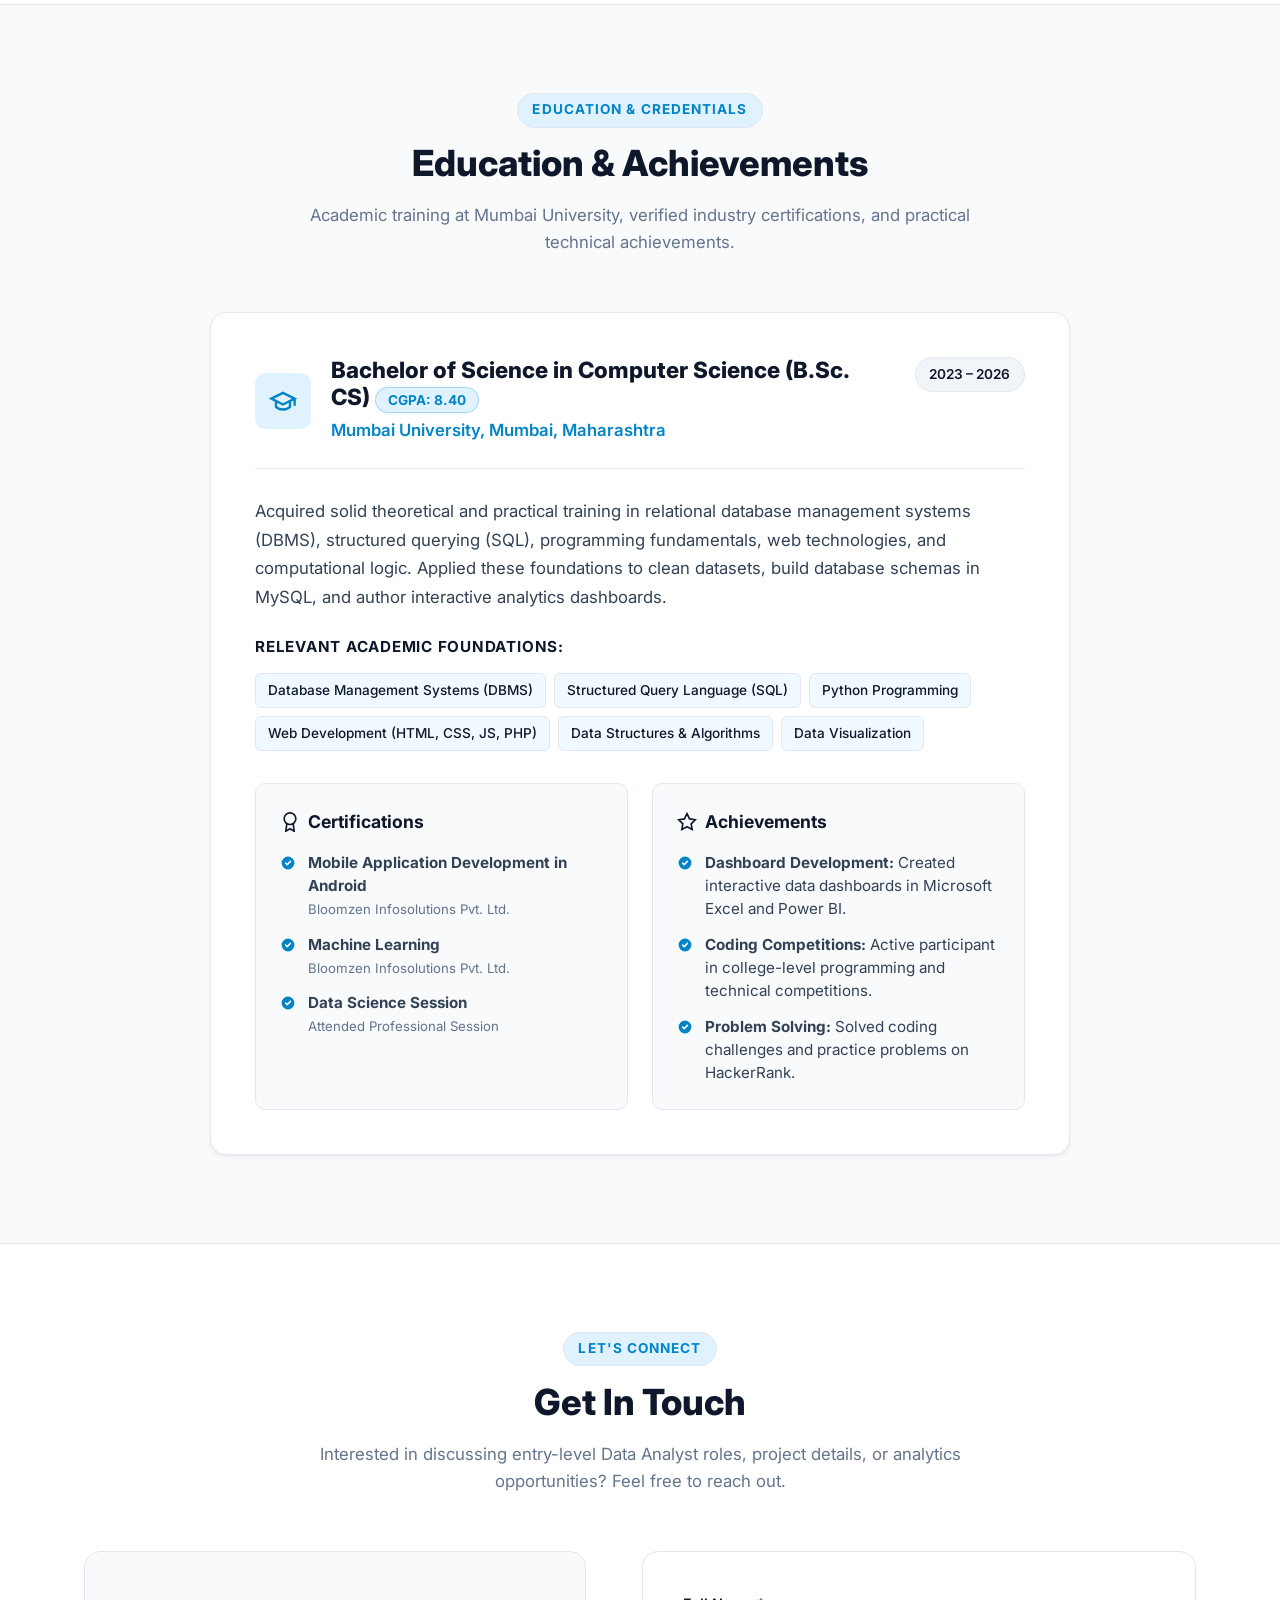
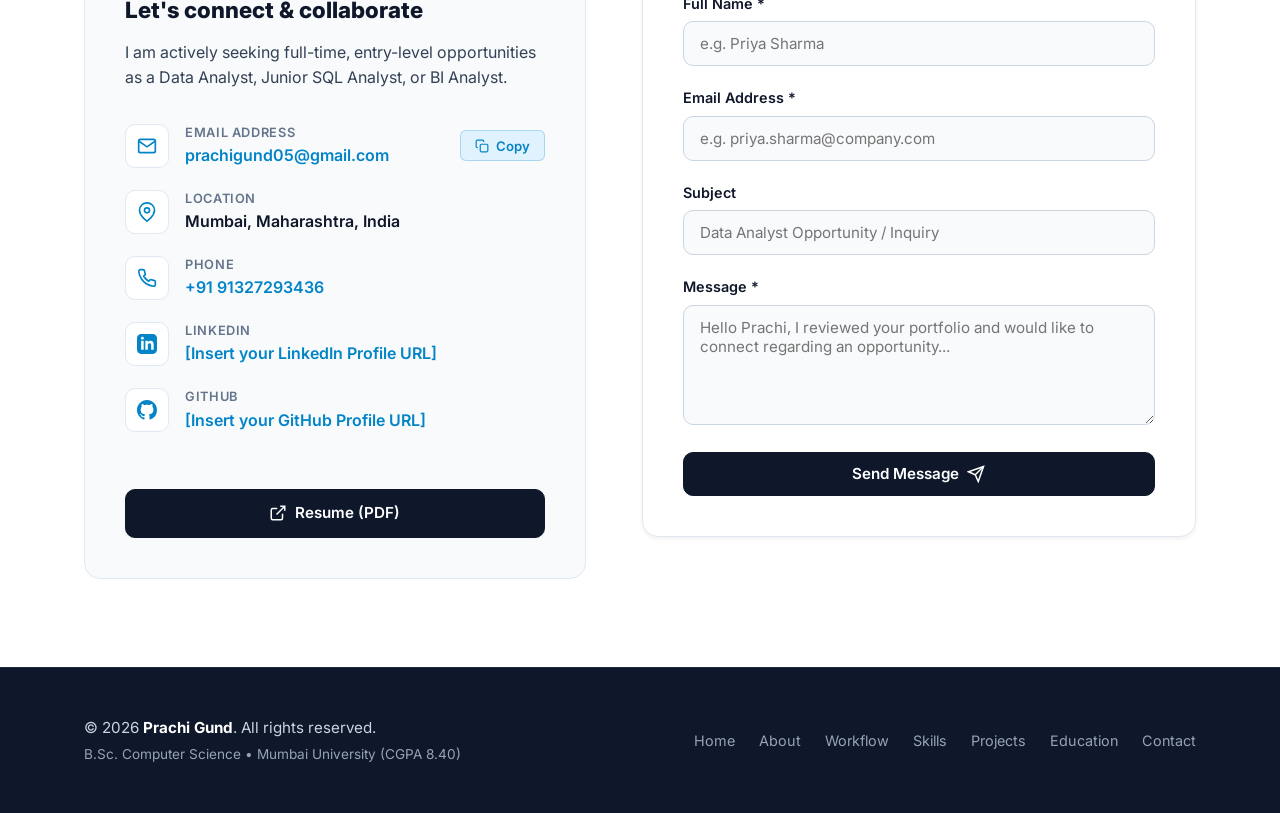
==== commit 6bb483cb: "Update Resume buttons to open PDF in new tab instead of auto-downloading" ====
--- a/index.html
+++ b/index.html
@@ -43,8 +43,8 @@
 
       <!-- Nav Actions (Resume & Mobile Hamburger) -->
       <div class="nav-actions">
-        <!-- Resume download link -->
-        <a href="assets/docs/Resume.pdf" download class="btn btn-secondary btn-sm" title="Download Resume">
+        <!-- Resume view link -->
+        <a href="assets/docs/Resume.pdf" target="_blank" rel="noopener noreferrer" class="btn btn-secondary btn-sm" title="View Resume in new tab">
           <svg width="16" height="16" viewBox="0 0 24 24" fill="none" stroke="currentColor" stroke-width="2">
             <path d="M21 15v4a2 2 0 0 1-2 2H5a2 2 0 0 1-2-2v-4"></path>
             <polyline points="7 10 12 15 17 10"></polyline>
@@ -99,7 +99,7 @@
                   <polyline points="12 5 19 12 12 19"></polyline>
                 </svg>
               </a>
-              <a href="assets/docs/Resume.pdf" download="Prachi_Gund_Resume.pdf" class="btn btn-secondary" title="Download Resume">
+              <a href="assets/docs/Resume.pdf" target="_blank" rel="noopener noreferrer" class="btn btn-secondary" title="View Resume in new tab">
                 <svg width="18" height="18" viewBox="0 0 24 24" fill="none" stroke="currentColor" stroke-width="2">
                   <path d="M21 15v4a2 2 0 0 1-2 2H5a2 2 0 0 1-2-2v-4"></path>
                   <polyline points="7 10 12 15 17 10"></polyline>
@@ -867,24 +867,14 @@
 
             </div>
 
-            <div style="display: flex; gap: 0.75rem; margin-top: 1.5rem; flex-wrap: wrap;">
-              <a href="assets/docs/Resume.pdf" download="Prachi_Gund_Resume.pdf" class="btn btn-primary" style="flex: 1 1 180px;">
-                <svg width="18" height="18" viewBox="0 0 24 24" fill="none" stroke="currentColor" stroke-width="2">
-                  <path d="M21 15v4a2 2 0 0 1-2 2H5a2 2 0 0 1-2-2v-4"></path>
-                  <polyline points="7 10 12 15 17 10"></polyline>
-                  <line x1="12" y1="15" x2="12" y2="3"></line>
-                </svg>
-                <span>Download Resume</span>
-              </a>
-              <a href="assets/docs/Resume.pdf" target="_blank" rel="noopener noreferrer" class="btn btn-secondary" style="flex: 1 1 140px;" title="Preview Resume in new tab">
-                <svg width="18" height="18" viewBox="0 0 24 24" fill="none" stroke="currentColor" stroke-width="2">
-                  <path d="M18 13v6a2 2 0 0 1-2 2H5a2 2 0 0 1-2-2V8a2 2 0 0 1 2-2h6"></path>
-                  <polyline points="15 3 21 3 21 9"></polyline>
-                  <line x1="10" y1="14" x2="21" y2="3"></line>
-                </svg>
-                <span>View PDF</span>
-              </a>
-            </div>
+            <a href="assets/docs/Resume.pdf" target="_blank" rel="noopener noreferrer" class="btn btn-primary" style="width: 100%; margin-top: 1.5rem;" title="View Resume in new tab">
+              <svg width="18" height="18" viewBox="0 0 24 24" fill="none" stroke="currentColor" stroke-width="2">
+                <path d="M18 13v6a2 2 0 0 1-2 2H5a2 2 0 0 1-2-2V8a2 2 0 0 1 2-2h6"></path>
+                <polyline points="15 3 21 3 21 9"></polyline>
+                <line x1="10" y1="14" x2="21" y2="3"></line>
+              </svg>
+              <span>Resume (PDF)</span>
+            </a>
           </div>
 
           <!-- Interactive Contact Form -->
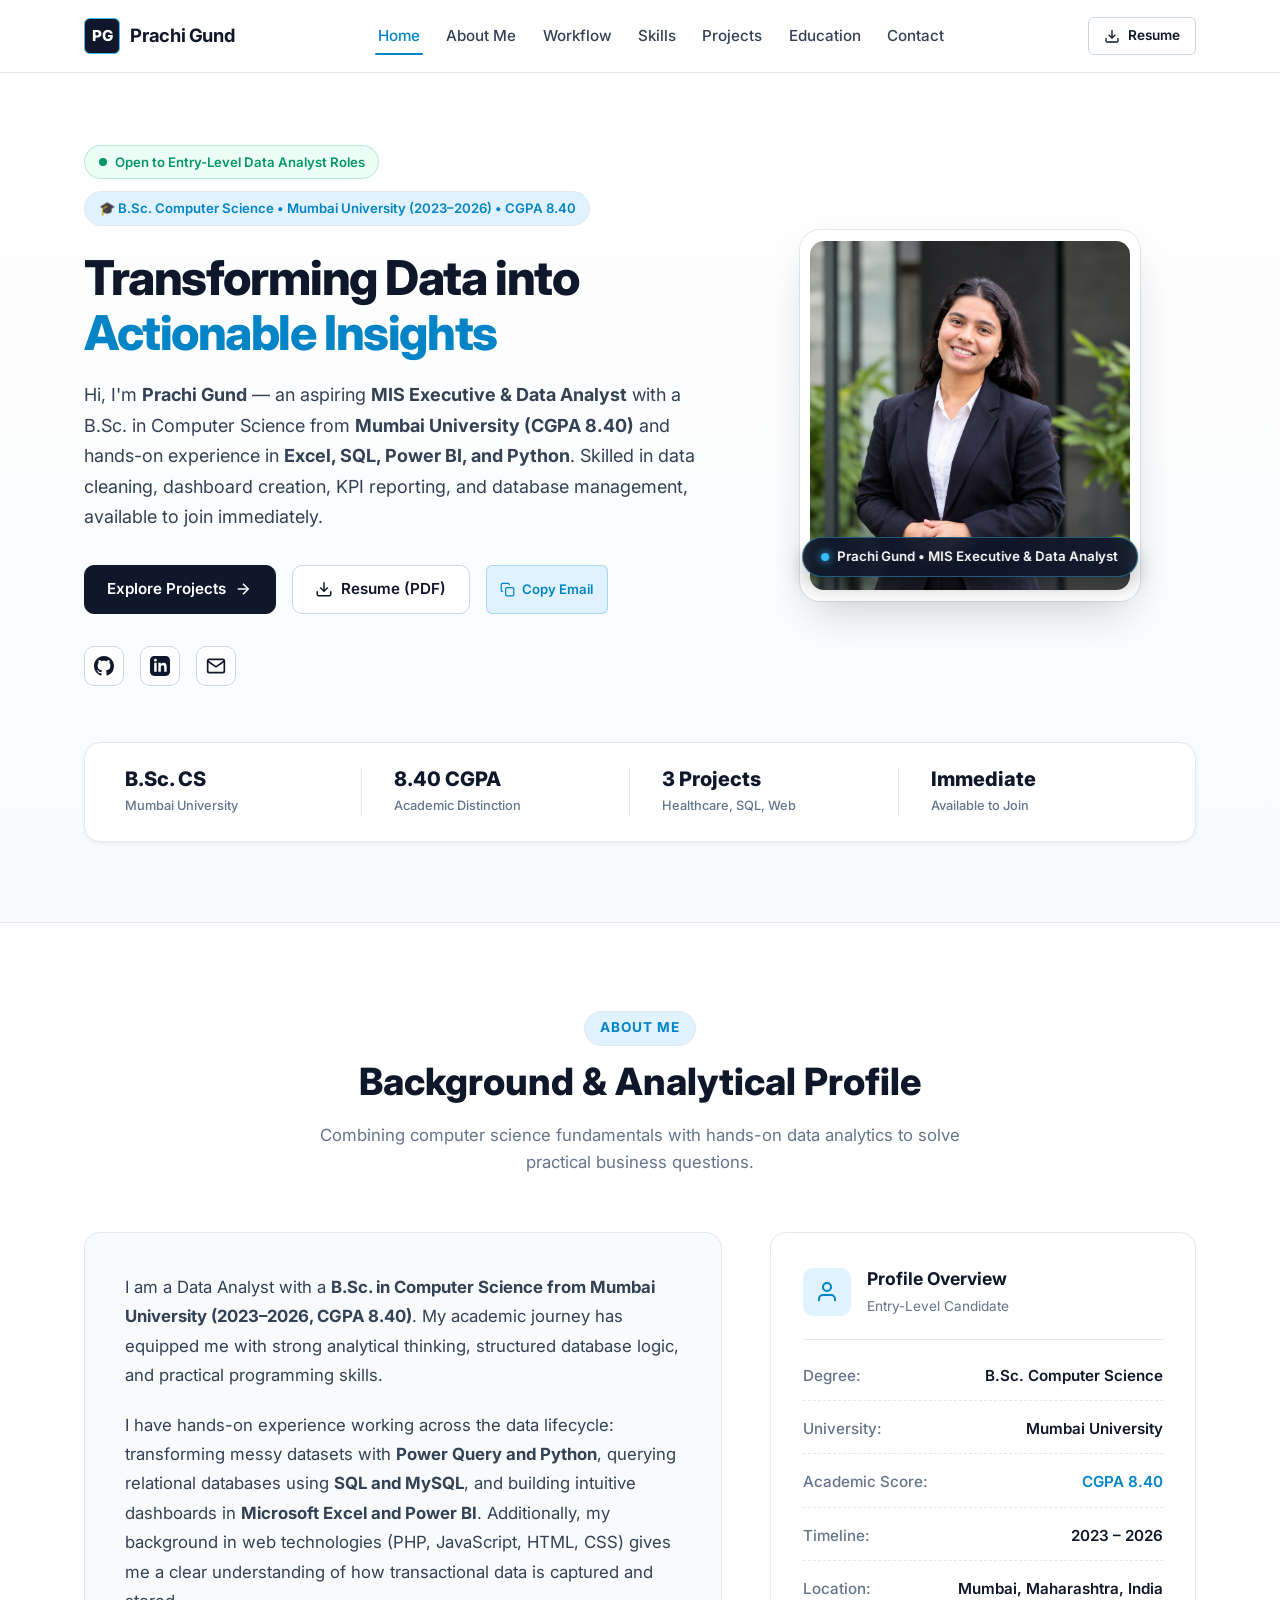
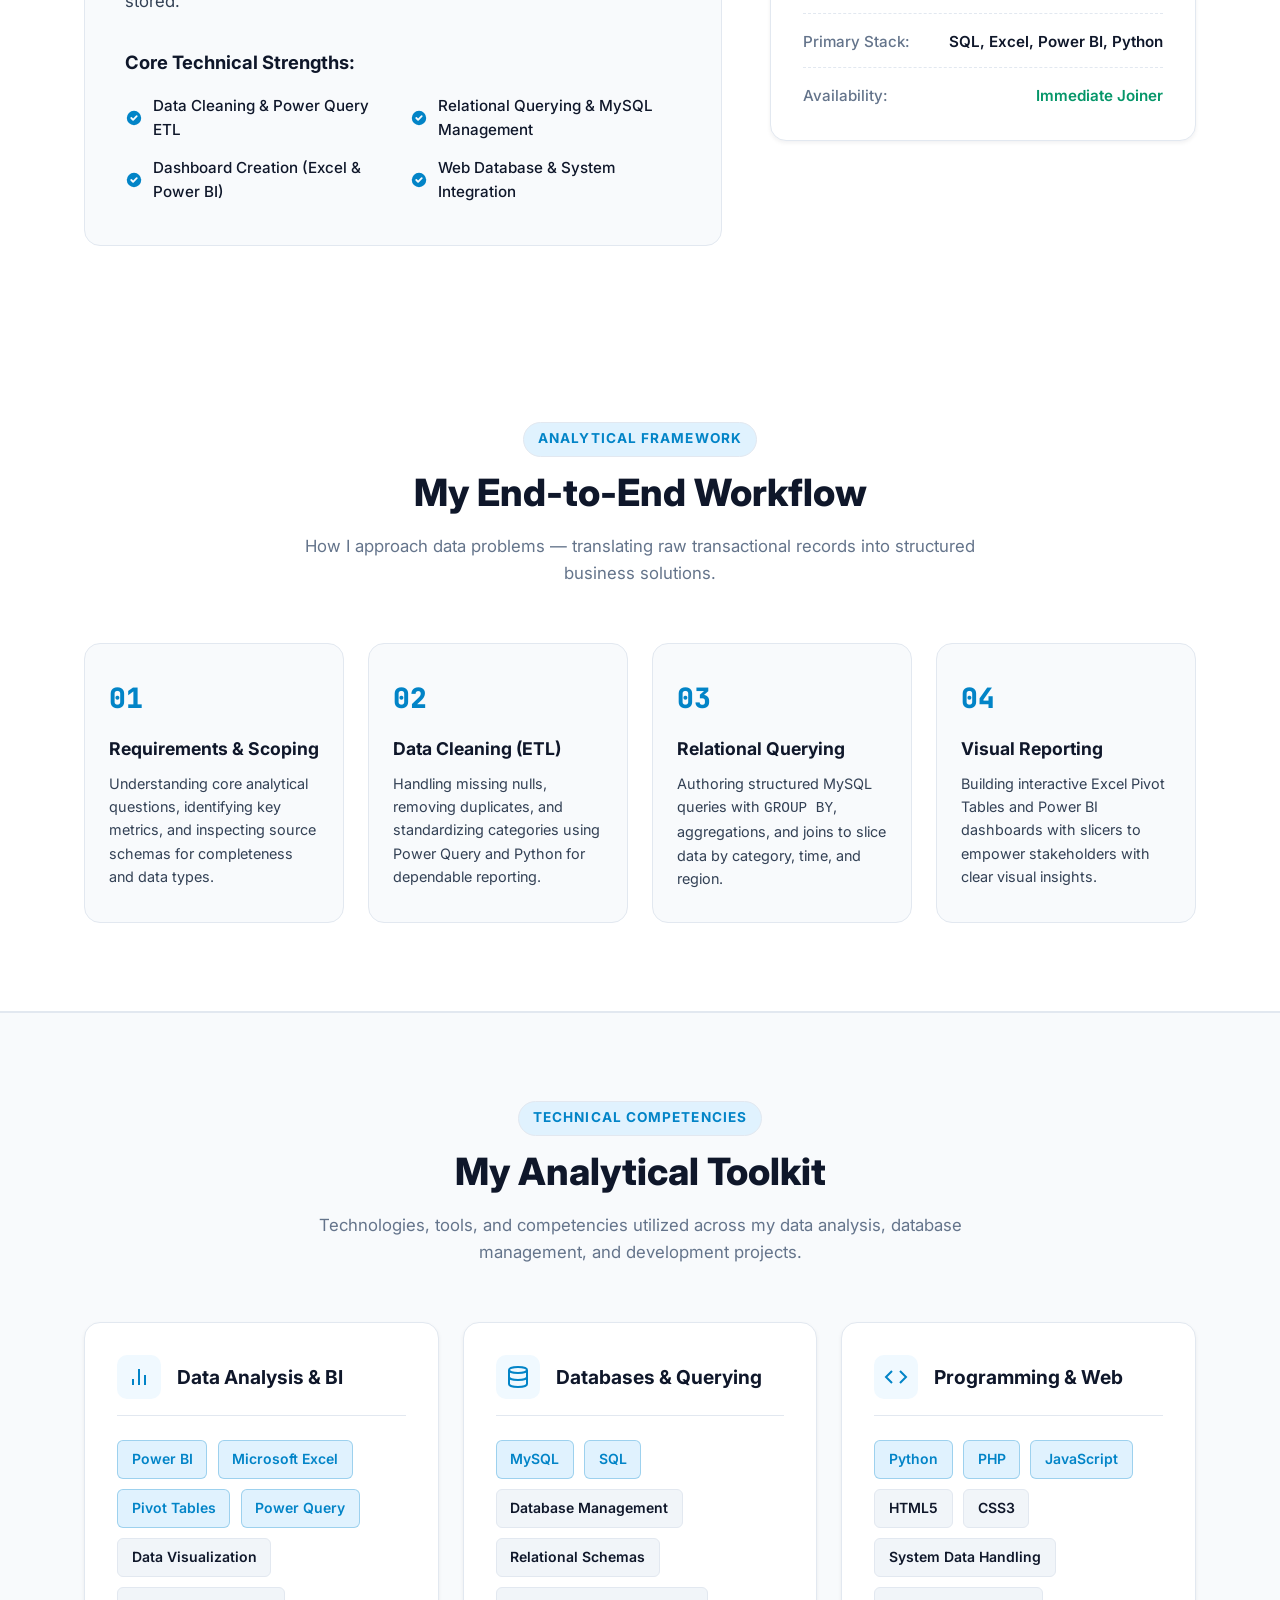
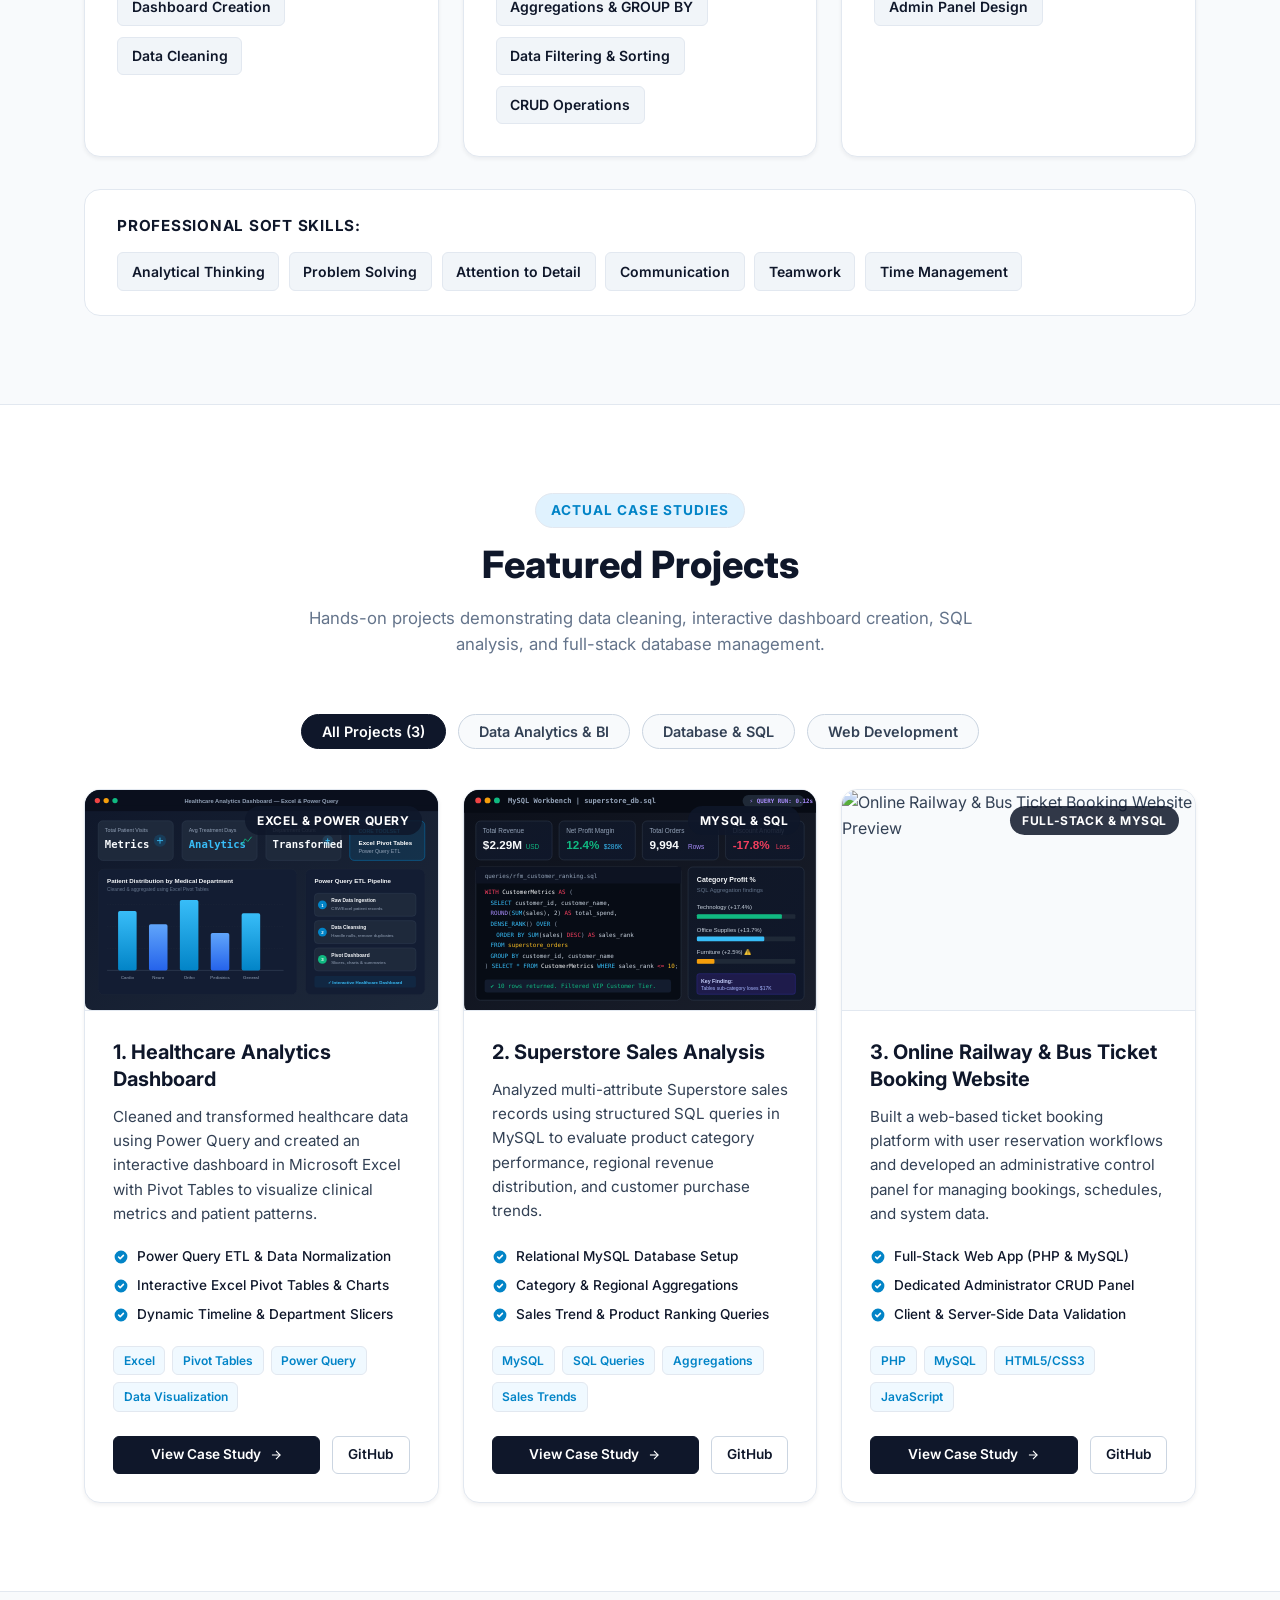
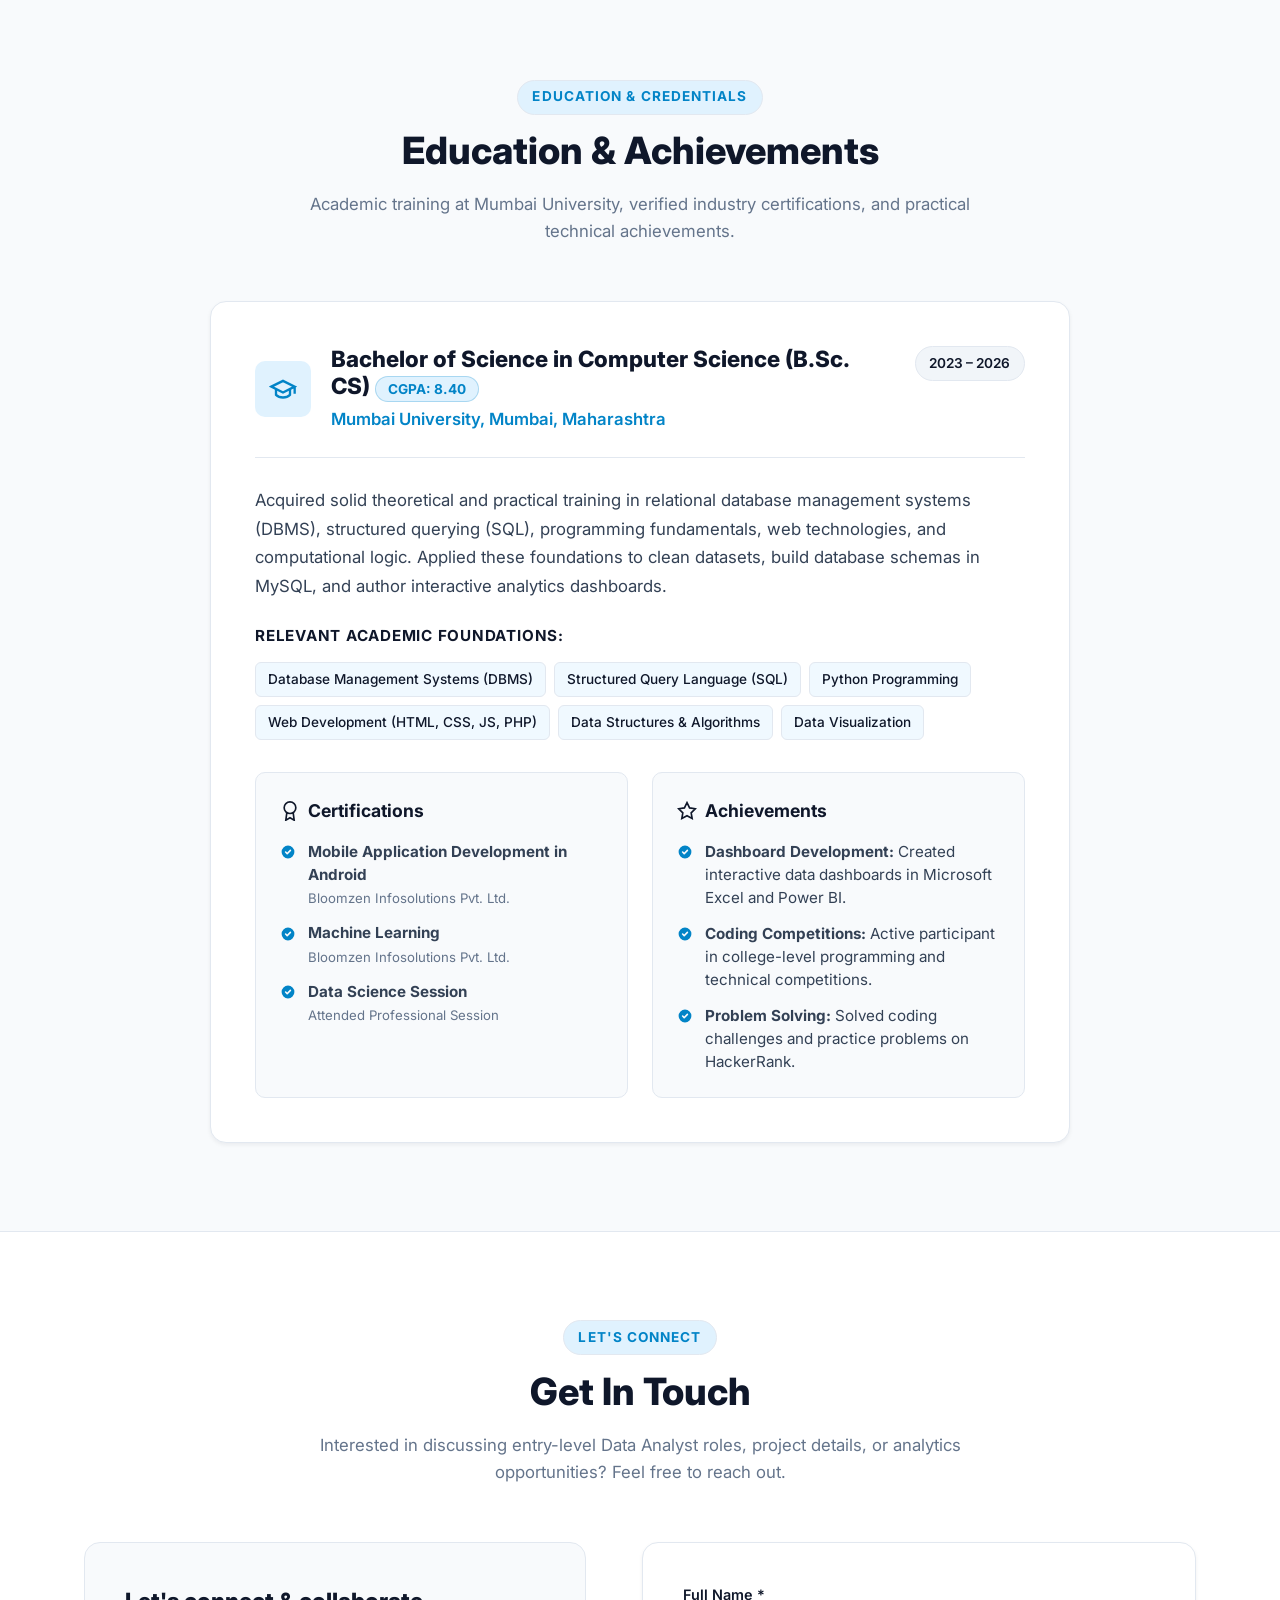
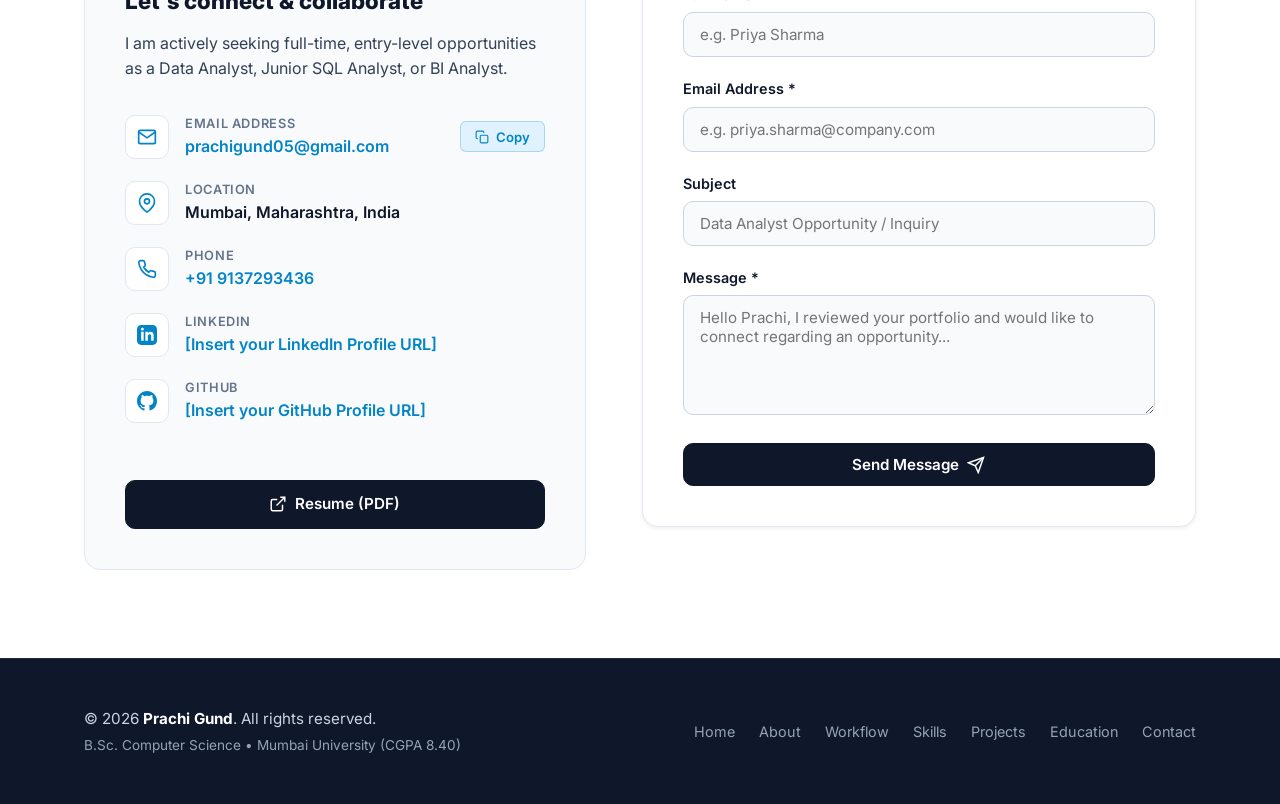
==== commit c2f3f06b: "Upload updated resume and complete full cross-device responsiveness improvements" ====
--- a/index.html
+++ b/index.html
@@ -824,7 +824,7 @@
                 <div>
                   <div class="contact-item-label">Phone</div>
                   <div class="contact-item-val">
-                    <a href="tel:+9191327293436">+91 91327293436</a>
+                    <a href="tel:+919137293436">+91 9137293436</a>
                   </div>
                 </div>
               </div>
--- a/css/style.css
+++ b/css/style.css
@@ -255,17 +255,19 @@
   gap: 1rem;
 }
 
-/* Mobile Hamburger Button */
+/* Mobile Hamburger Button (Accessible 44px tap target) */
 .hamburger-btn {
   display: none;
   flex-direction: column;
   justify-content: space-between;
-  width: 28px;
-  height: 20px;
+  width: 44px;
+  height: 44px;
   background: transparent;
   border: none;
   cursor: pointer;
-  padding: 0;
+  padding: 11px 8px;
+  border-radius: var(--radius-sm);
+  transition: background-color var(--transition-speed);
 }
 
 .hamburger-line {
--- a/css/responsive.css
+++ b/css/responsive.css
@@ -1,19 +1,122 @@
 /* ===================================================================
    DATA ANALYST PORTFOLIO - RESPONSIVE STYLESHEET
-   Mobile, Tablet, and Desktop Breakpoints
+   Prachi Gund | Professional Portfolio
+   Breakpoints: 320px, 375px, 425px, 768px, 1024px, 1280px, 1440px, 1920px
+   Zero external dependencies • Mobile-first & Desktop-first balanced
    =================================================================== */
 
 /* -------------------------------------------------------------------
-   1. TABLET BREAKPOINT (max-width: 1024px)
-   ------------------------------------------------------------------- */
-@media (max-width: 1024px) {
+   1. GLOBAL RESPONSIVE GUARDS & FLUID TYPOGRAPHY
+   ------------------------------------------------------------------- */
+html, body {
+  max-width: 100vw;
+  overflow-x: hidden;
+}
+
+img, svg, video, canvas {
+  max-width: 100%;
+  height: auto;
+}
+
+/* Fluid Heading Scaling */
+.hero-title {
+  font-size: clamp(1.85rem, 5vw + 0.5rem, 3rem);
+}
+
+.section-title {
+  font-size: clamp(1.65rem, 3.5vw + 0.3rem, 2.35rem);
+}
+
+.case-study-title {
+  font-size: clamp(1.75rem, 4vw + 0.4rem, 2.6rem);
+}
+
+/* -------------------------------------------------------------------
+   2. ULTRA-WIDE & LARGE PC MONITORS (min-width: 1440px & 1920px)
+   ------------------------------------------------------------------- */
+@media (min-width: 1440px) {
+  :root {
+    --container-width: 1240px;
+  }
+
+  section {
+    padding: 6.25rem 0;
+  }
+
+  .hero-section {
+    padding: 6.5rem 0 4.5rem 0;
+  }
+
   .hero-grid {
-    grid-template-columns: 1fr;
+    gap: 4.5rem;
+  }
+
+  .about-grid,
+  .contact-grid {
+    gap: 4rem;
+  }
+}
+
+@media (min-width: 1920px) {
+  :root {
+    --container-width: 1320px;
+  }
+
+  body {
+    font-size: 17px;
+  }
+
+  section {
+    padding: 7rem 0;
+  }
+
+  .container {
+    padding-left: 2rem;
+    padding-right: 2rem;
+  }
+}
+
+/* -------------------------------------------------------------------
+   3. LAPTOP & DESKTOP ALIGNMENT (1024px - 1439px)
+   ------------------------------------------------------------------- */
+@media (min-width: 1024px) and (max-width: 1439px) {
+  .hero-grid {
     gap: 3rem;
+  }
+
+  .skills-grid,
+  .projects-grid {
+    gap: 1.5rem;
+  }
+
+  .nav-menu {
+    gap: 1.25rem;
+  }
+}
+
+/* -------------------------------------------------------------------
+   4. TABLET BREAKPOINT (max-width: 1023px)
+   Covers landscape and portrait tablets (iPad Mini, Air, Pro)
+   ------------------------------------------------------------------- */
+@media (max-width: 1023px) {
+  section {
+    padding: 4.5rem 0;
+  }
+
+  .container {
+    padding-left: 1.5rem;
+    padding-right: 1.5rem;
+  }
+
+  /* Hero Section in Tablet */
+  .hero-grid {
+    grid-template-columns: 1fr;
+    gap: 2.75rem;
     text-align: center;
   }
 
   .hero-badge-group {
+    align-items: center;
     justify-content: center;
   }
 
@@ -29,22 +132,39 @@
     order: -1;
   }
 
-  .avatar-wrapper {
-    max-width: 300px;
+  .profile-photo-card {
+    max-width: 320px;
     margin: 0 auto;
   }
 
+  /* Grid Balancing on Tablet */
   .about-grid {
     grid-template-columns: 1fr;
-    gap: 2rem;
-  }
-
+    gap: 2.25rem;
+  }
+
+  /* 2-column balanced layouts */
   .skills-grid {
     grid-template-columns: repeat(2, 1fr);
+    gap: 1.5rem;
+  }
+
+  .skills-grid .skill-category-card:last-child {
+    grid-column: span 2;
   }
 
   .projects-grid {
     grid-template-columns: repeat(2, 1fr);
+    gap: 1.5rem;
+  }
+
+  .projects-grid .project-card:last-child {
+    grid-column: span 2;
+  }
+
+  .workflow-grid {
+    grid-template-columns: repeat(2, 1fr);
+    gap: 1.5rem;
   }
 
   .meta-strip {
@@ -54,33 +174,58 @@
 
   .findings-grid {
     grid-template-columns: repeat(2, 1fr);
+    gap: 1.25rem;
   }
 
   .hero-highlights-strip {
     grid-template-columns: repeat(2, 1fr);
     gap: 1rem;
+    margin-top: 2.5rem;
   }
 
   .highlight-item:nth-child(2) {
     border-right: none;
   }
 
-  .workflow-grid {
-    grid-template-columns: repeat(2, 1fr);
-  }
-}
-
-/* -------------------------------------------------------------------
-   2. MOBILE BREAKPOINT (max-width: 768px)
-   ------------------------------------------------------------------- */
-@media (max-width: 768px) {
-  /* Navigation & Hamburger */
+  .contact-grid {
+    grid-template-columns: 1fr;
+    gap: 2.5rem;
+  }
+}
+
+/* -------------------------------------------------------------------
+   5. TABLET PORTRAIT & MOBILE NAVIGATION BREAKPOINT (max-width: 991px)
+   Activates the mobile navigation drawer to prevent navbar collision
+   ------------------------------------------------------------------- */
+@media (max-width: 991px) {
+  /* Site Header & Navbar */
+  .site-header {
+    height: 4.25rem;
+  }
+
   .hamburger-btn {
     display: flex;
+    align-items: center;
+    justify-content: space-around;
+    width: 44px;
+    height: 44px;
+    padding: 11px 8px;
+    cursor: pointer;
+    border-radius: var(--radius-sm);
+    transition: background-color var(--transition-speed);
+  }
+
+  .hamburger-btn:hover,
+  .hamburger-btn:focus-visible {
+    background-color: var(--bg-subtle);
+  }
+
+  .hamburger-line {
+    transition: transform 0.25s ease, opacity 0.2s ease;
   }
 
   .hamburger-btn.active .hamburger-line:nth-child(1) {
-    transform: translateY(8.5px) rotate(45deg);
+    transform: translateY(7.5px) rotate(45deg);
   }
 
   .hamburger-btn.active .hamburger-line:nth-child(2) {
@@ -88,71 +233,125 @@
   }
 
   .hamburger-btn.active .hamburger-line:nth-child(3) {
-    transform: translateY(-8.5px) rotate(-45deg);
-  }
-
+    transform: translateY(-7.5px) rotate(-45deg);
+  }
+
+  /* Full-width slide-down Navigation Drawer */
   .nav-menu {
-    position: absolute;
-    top: 4.5rem;
+    position: fixed;
+    top: 4.25rem;
     left: 0;
     width: 100%;
+    height: auto;
+    max-height: calc(100vh - 4.25rem);
     background-color: #ffffff;
     flex-direction: column;
-    align-items: flex-start;
-    padding: 1.5rem;
-    gap: 1rem;
-    border-bottom: 1px solid var(--border-light);
-    box-shadow: var(--shadow-md);
+    align-items: stretch;
+    padding: 1.25rem 1.25rem 2rem 1.25rem;
+    gap: 0.35rem;
+    border-bottom: 2px solid var(--border-light);
+    box-shadow: 0 20px 35px rgba(15, 23, 42, 0.12);
+    overflow-y: auto;
+    -webkit-overflow-scrolling: touch;
     display: none;
+    z-index: 999;
   }
 
   .nav-menu.mobile-open {
     display: flex;
+    animation: menuFadeIn 0.2s ease-out forwards;
+  }
+
+  @keyframes menuFadeIn {
+    from {
+      opacity: 0;
+      transform: translateY(-8px);
+    }
+    to {
+      opacity: 1;
+      transform: translateY(0);
+    }
   }
 
   .nav-link {
     width: 100%;
-    padding: 0.6rem 0;
+    padding: 0.85rem 1rem;
     font-size: 1.05rem;
+    font-weight: 600;
+    color: var(--navy-dark);
+    border-radius: var(--radius-md);
+    border-bottom: 1px solid var(--bg-subtle);
+    display: flex;
+    align-items: center;
+    justify-content: space-between;
+    min-height: 44px;
+  }
+
+  .nav-link:hover,
+  .nav-link:active,
+  .nav-link.active {
+    background-color: var(--bg-accent-light);
+    color: var(--blue-accent);
+    padding-left: 1.25rem;
   }
 
   .nav-link.active::after {
     display: none;
   }
 
-  /* Typography & Spacing */
+  .nav-actions {
+    gap: 0.75rem;
+  }
+}
+
+/* -------------------------------------------------------------------
+   6. STANDARD MOBILE BREAKPOINT (max-width: 767px)
+   Phones in landscape or large portrait (iPhone Plus, Android Max)
+   ------------------------------------------------------------------- */
+@media (max-width: 767px) {
   section {
     padding: 3.5rem 0;
   }
 
-  .section-title {
-    font-size: 1.85rem;
-  }
-
-  .hero-title {
-    font-size: 2.25rem;
-  }
-
-  .hero-description {
-    font-size: 1rem;
-  }
-
-  /* Grid Layouts Stack into 1 Column */
+  .section-header {
+    margin-bottom: 2.5rem;
+  }
+
+  /* Single Column Stacking */
   .skills-grid {
     grid-template-columns: 1fr;
   }
 
+  .skills-grid .skill-category-card:last-child {
+    grid-column: span 1;
+  }
+
   .projects-grid {
     grid-template-columns: 1fr;
   }
 
+  .projects-grid .project-card:last-child {
+    grid-column: span 1;
+  }
+
+  .workflow-grid {
+    grid-template-columns: 1fr;
+    gap: 1.25rem;
+  }
+
   .strengths-grid {
     grid-template-columns: 1fr;
+    gap: 0.75rem;
+  }
+
+  .edu-subgrid {
+    grid-template-columns: 1fr;
+    gap: 1.25rem;
   }
 
   .hero-highlights-strip {
     grid-template-columns: 1fr;
-    gap: 1rem;
+    gap: 0.85rem;
     padding: 1.25rem;
   }
 
@@ -167,13 +366,20 @@
     padding-bottom: 0;
   }
 
-  .workflow-grid {
-    grid-template-columns: 1fr;
-  }
-
-  .contact-grid {
-    grid-template-columns: 1fr;
-    gap: 2rem;
+  /* Profile Card & Badge on Mobile */
+  .profile-photo-card {
+    max-width: min(300px, 90vw);
+  }
+
+  .profile-photo-badge {
+    bottom: 0.85rem;
+    width: calc(100% - 1.5rem);
+    max-width: 290px;
+    white-space: normal;
+    text-align: center;
+    font-size: 0.75rem;
+    padding: 0.4rem 0.75rem;
+    gap: 0.4rem;
   }
 
   /* Education Card Header Stack */
@@ -183,30 +389,19 @@
     gap: 1rem;
   }
 
-  .edu-subgrid {
-    grid-template-columns: 1fr;
-    gap: 1.25rem;
-  }
-
   .education-card {
     padding: 1.75rem;
   }
 
   .education-degree {
-    font-size: 1.2rem;
+    font-size: 1.25rem;
   }
 
   /* Case Study Mobile Layout */
-  .case-study-title {
-    font-size: 2rem;
-  }
-
-  .case-study-subtitle {
-    font-size: 1.05rem;
-  }
-
   .meta-strip {
     grid-template-columns: 1fr;
+    padding: 1.25rem;
+    gap: 1rem;
   }
 
   .findings-grid {
@@ -215,6 +410,12 @@
 
   .action-buttons-wrap {
     flex-direction: column;
+    gap: 0.75rem;
+  }
+
+  .action-buttons-wrap .btn {
+    width: 100%;
+    min-height: 44px;
   }
 
   .case-study-footer {
@@ -225,45 +426,243 @@
 
   .case-study-footer .btn {
     width: 100%;
-  }
-
-  /* Footer */
+    min-height: 44px;
+  }
+
+  /* Footer Layout */
+  .site-footer {
+    padding: 2.5rem 0;
+  }
+
   .footer-inner {
     flex-direction: column;
     text-align: center;
-    gap: 1.25rem;
+    gap: 1.5rem;
   }
 
   .footer-links {
     flex-wrap: wrap;
     justify-content: center;
-  }
-}
-
-/* -------------------------------------------------------------------
-   3. SMALL MOBILE BREAKPOINT (max-width: 480px)
-   ------------------------------------------------------------------- */
-@media (max-width: 480px) {
+    gap: 0.75rem 1.25rem;
+  }
+
+  .footer-link {
+    padding: 0.35rem 0.5rem;
+  }
+}
+
+/* -------------------------------------------------------------------
+   7. PHABLET & SMALL MOBILE BREAKPOINT (max-width: 540px)
+   Covers standard smartphones (375px - 425px)
+   ------------------------------------------------------------------- */
+@media (max-width: 540px) {
+  /* Buttons stack full-width for easy tapping */
   .hero-actions {
     flex-direction: column;
     width: 100%;
-  }
-
-  .hero-actions .btn {
-    width: 100%;
-  }
-
-  .hero-title {
-    font-size: 1.95rem;
-  }
-
-  .about-card,
+    gap: 0.65rem;
+  }
+
+  .hero-actions .btn,
+  .hero-actions .copy-email-btn {
+    width: 100%;
+    min-height: 46px;
+    justify-content: center;
+  }
+
+  .hero-badge-group {
+    width: 100%;
+  }
+
+  .status-pill,
+  .edu-pill {
+    width: 100%;
+    justify-content: center;
+    text-align: center;
+    white-space: normal;
+    padding: 0.45rem 0.75rem;
+    font-size: 0.78rem;
+    line-height: 1.4;
+  }
+
+  /* Projects Filter Bar Wrap */
+  .projects-filter-bar {
+    gap: 0.5rem;
+    margin-bottom: 1.75rem;
+  }
+
+  .filter-btn {
+    padding: 0.45rem 0.85rem;
+    font-size: 0.825rem;
+    min-height: 38px;
+  }
+
+  .project-actions {
+    display: flex;
+    flex-direction: column;
+    width: 100%;
+    gap: 0.5rem;
+  }
+
+  .project-actions .btn {
+    width: 100%;
+    min-height: 42px;
+  }
+
+  /* Education section details */
+  .education-title-group {
+    flex-direction: column;
+    align-items: flex-start;
+    gap: 0.75rem;
+  }
+
+  .education-icon-wrap {
+    width: 3rem;
+    height: 3rem;
+  }
+
+  .cgpa-pill {
+    display: inline-block;
+    margin-top: 0.35rem;
+  }
+
+  /* Contact and Forms */
   .contact-info-card,
   .contact-form-card {
-    padding: 1.5rem;
-  }
-
-  .project-actions {
-    grid-template-columns: 1fr;
-  }
-}
+    padding: 1.35rem;
+  }
+
+  .contact-item {
+    flex-direction: column;
+    align-items: flex-start;
+    gap: 0.5rem;
+  }
+
+  .contact-icon {
+    width: 2.25rem;
+    height: 2.25rem;
+  }
+
+  .form-control {
+    font-size: 16px; /* Prevents auto-zoom on iOS */
+    padding: 0.7rem 0.85rem;
+  }
+
+  /* Code Cards horizontal scrolling guard */
+  .code-card-body {
+    padding: 0.85rem;
+    font-size: 0.8rem;
+    line-height: 1.5;
+  }
+
+  .media-preview-box {
+    padding: 0.85rem;
+  }
+}
+
+/* -------------------------------------------------------------------
+   8. ULTRA-COMPACT MOBILE BREAKPOINT (max-width: 374px, including 320px)
+   Covers iPhone SE 1st gen, small Android devices, foldables
+   ------------------------------------------------------------------- */
+@media (max-width: 374px) {
+  .container {
+    padding-left: 0.85rem;
+    padding-right: 0.85rem;
+  }
+
+  /* Navbar on tightest screen */
+  .brand-name {
+    font-size: 0.95rem;
+  }
+
+  .brand-badge {
+    width: 1.95rem;
+    height: 1.95rem;
+    font-size: 0.8rem;
+  }
+
+  .nav-actions .btn-sm {
+    padding: 0.35rem 0.55rem;
+    font-size: 0.78rem;
+    gap: 0.3rem;
+  }
+
+  .hamburger-btn {
+    width: 38px;
+    height: 38px;
+    padding: 9px 6px;
+  }
+
+  /* Hero Section */
+  .hero-title {
+    font-size: 1.7rem;
+    letter-spacing: -0.02em;
+  }
+
+  .hero-description {
+    font-size: 0.925rem;
+  }
+
+  .profile-photo-card {
+    max-width: 260px;
+  }
+
+  .profile-photo-badge {
+    position: static;
+    transform: none;
+    width: 100%;
+    margin-top: 0.75rem;
+    box-shadow: none;
+  }
+
+  .hero-highlights-strip {
+    padding: 1rem 0.85rem;
+  }
+
+  .highlight-val {
+    font-size: 1.15rem;
+  }
+
+  /* About & Cards */
+  .about-card,
+  .about-profile-summary,
+  .education-card,
+  .edu-subcard,
+  .contact-info-card,
+  .contact-form-card {
+    padding: 1.15rem 0.85rem;
+  }
+
+  .info-item {
+    flex-direction: column;
+    align-items: flex-start;
+    gap: 0.2rem;
+  }
+
+  .info-value {
+    word-break: break-word;
+  }
+
+  .coursework-tags,
+  .skill-tags-group {
+    gap: 0.35rem;
+  }
+
+  .tech-tag {
+    font-size: 0.78rem;
+    padding: 0.3rem 0.6rem;
+  }
+
+  .filter-btn {
+    width: 100%;
+    text-align: center;
+  }
+
+  /* Back to Top button position on micro screens */
+  .back-to-top {
+    bottom: 1rem;
+    right: 1rem;
+    width: 38px;
+    height: 38px;
+  }
+}
